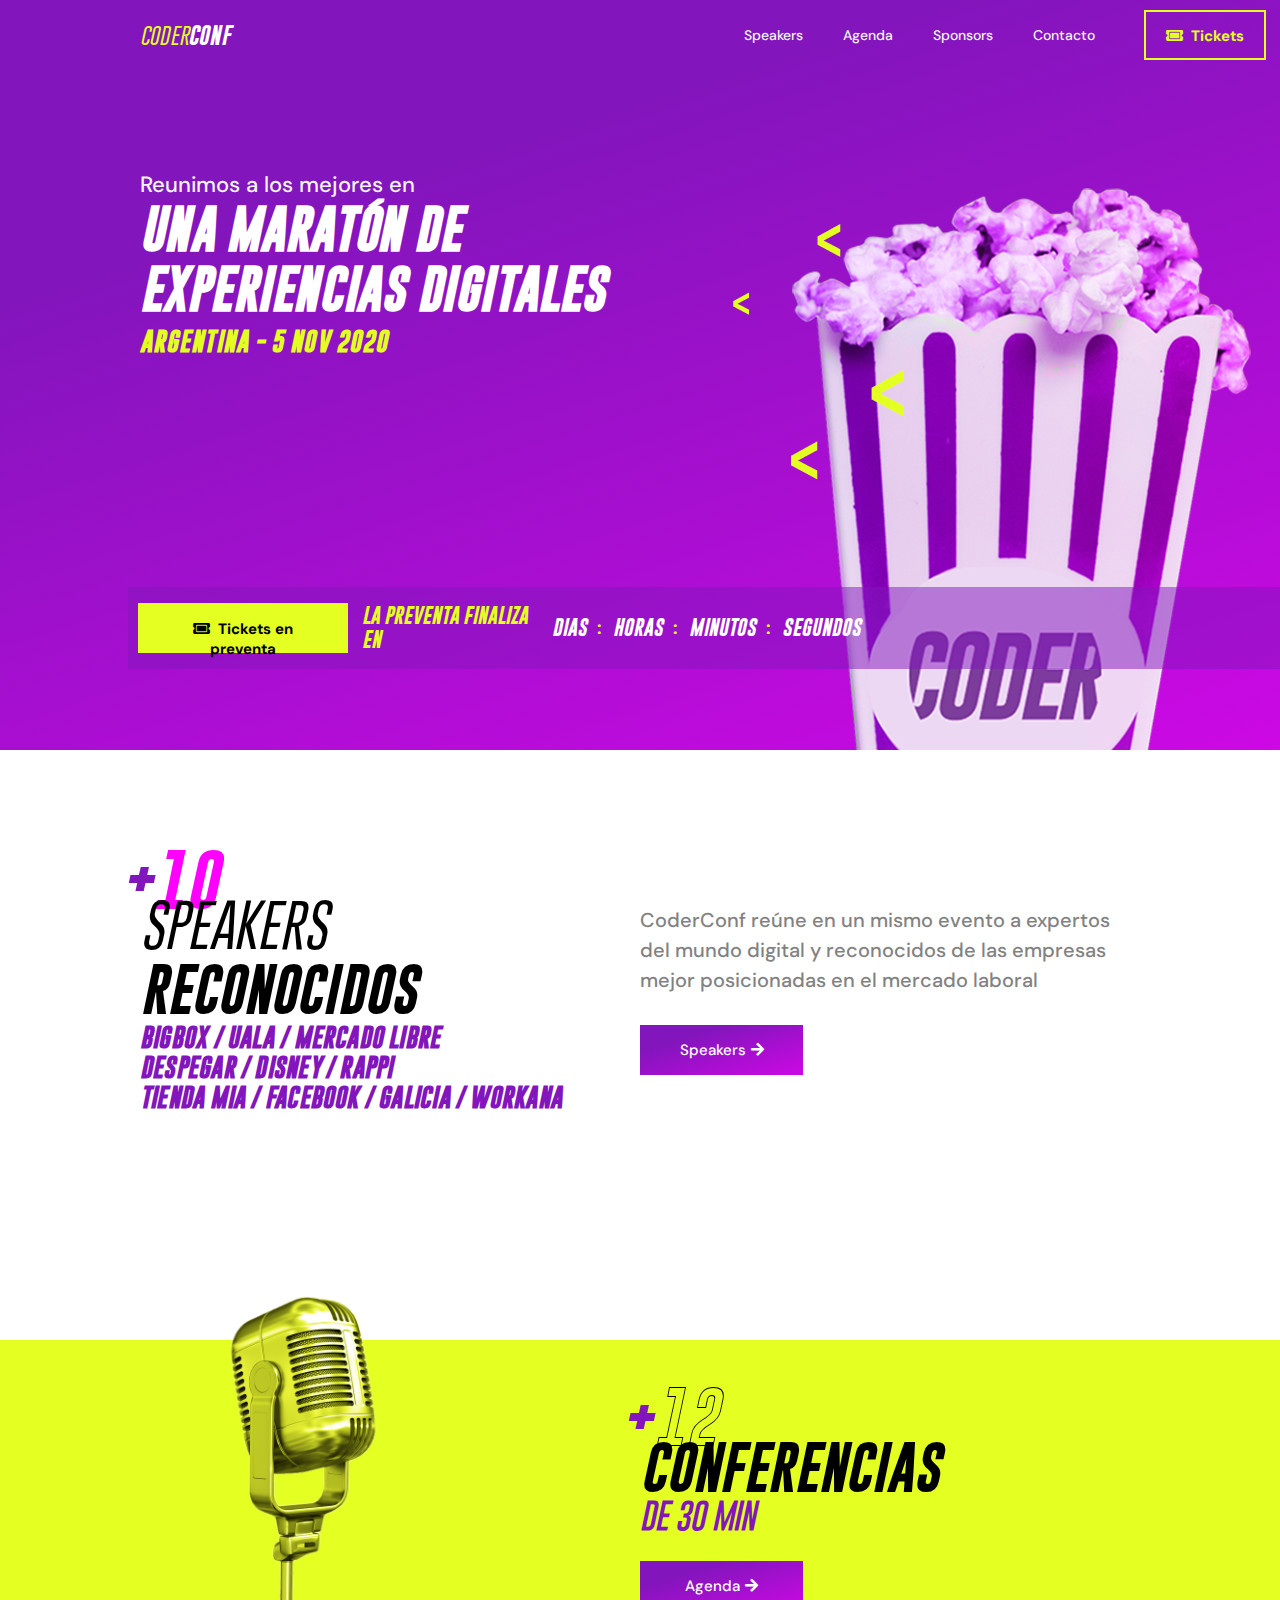
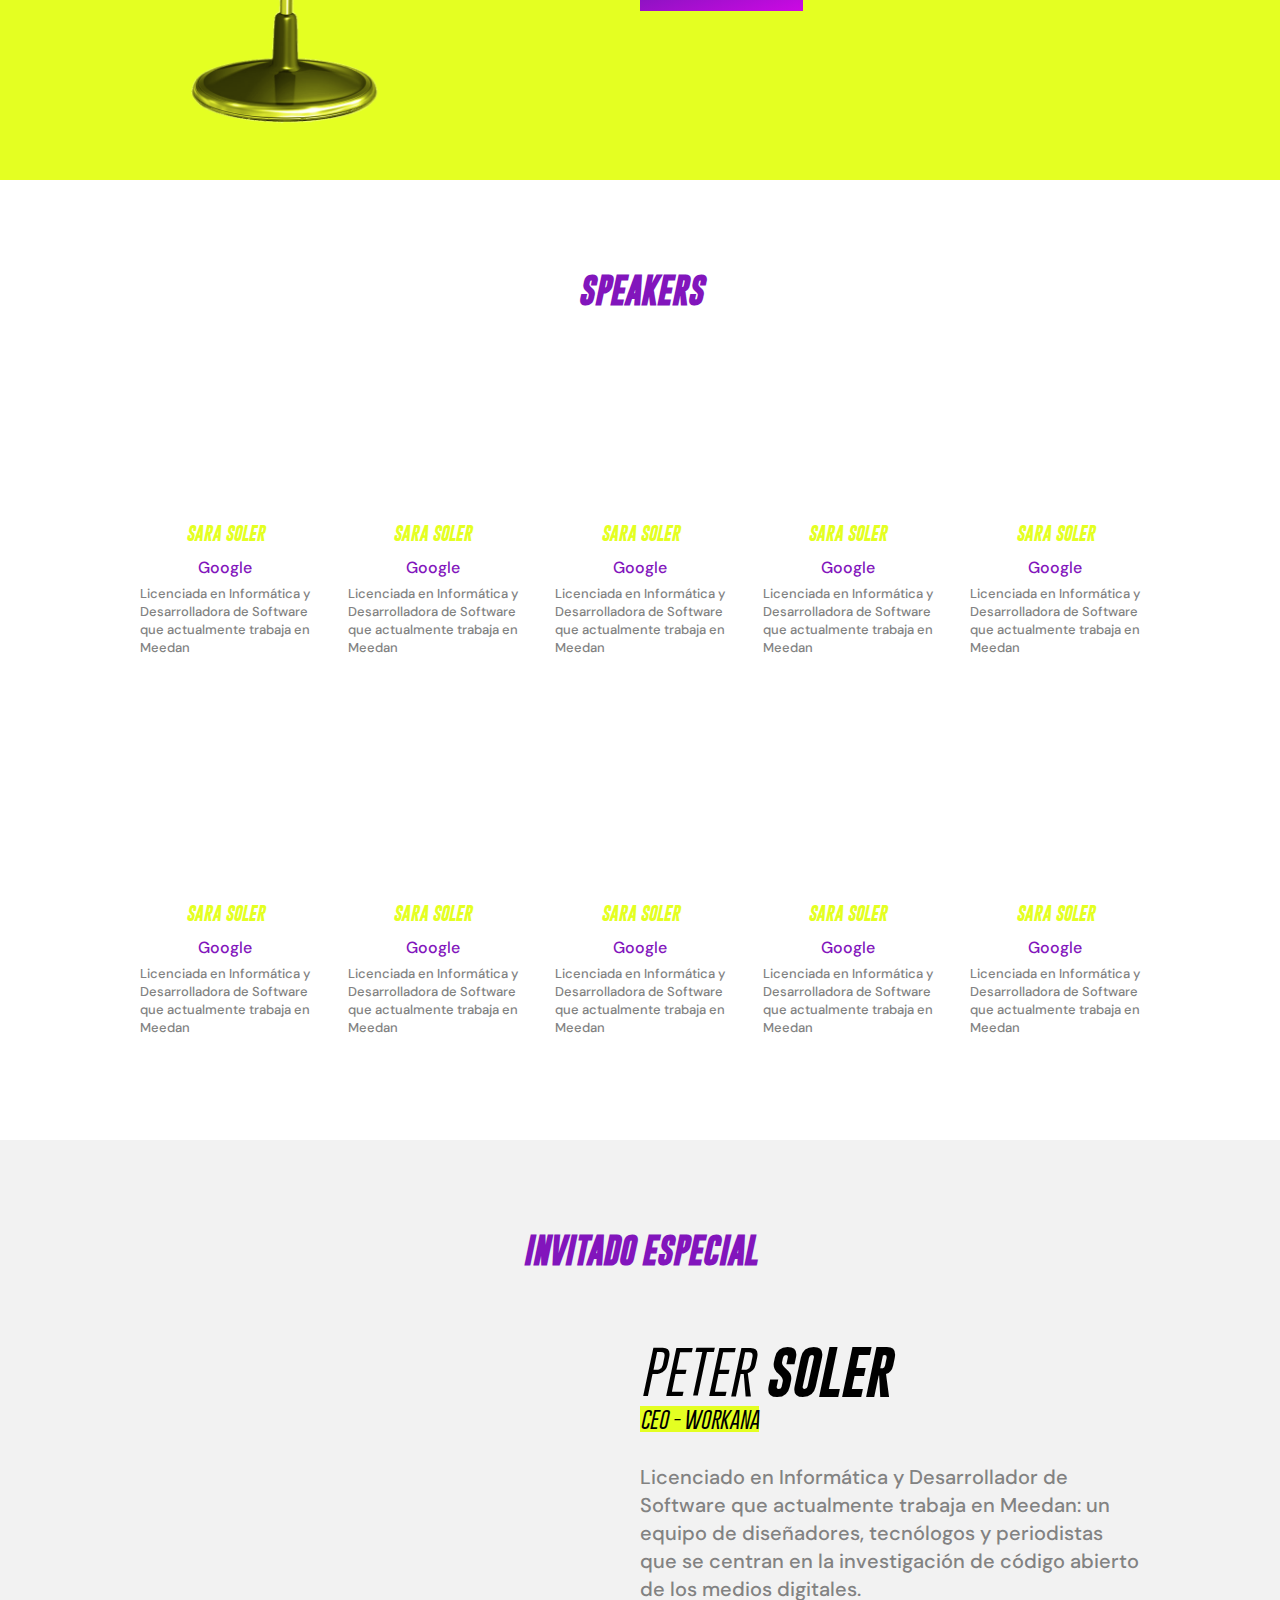
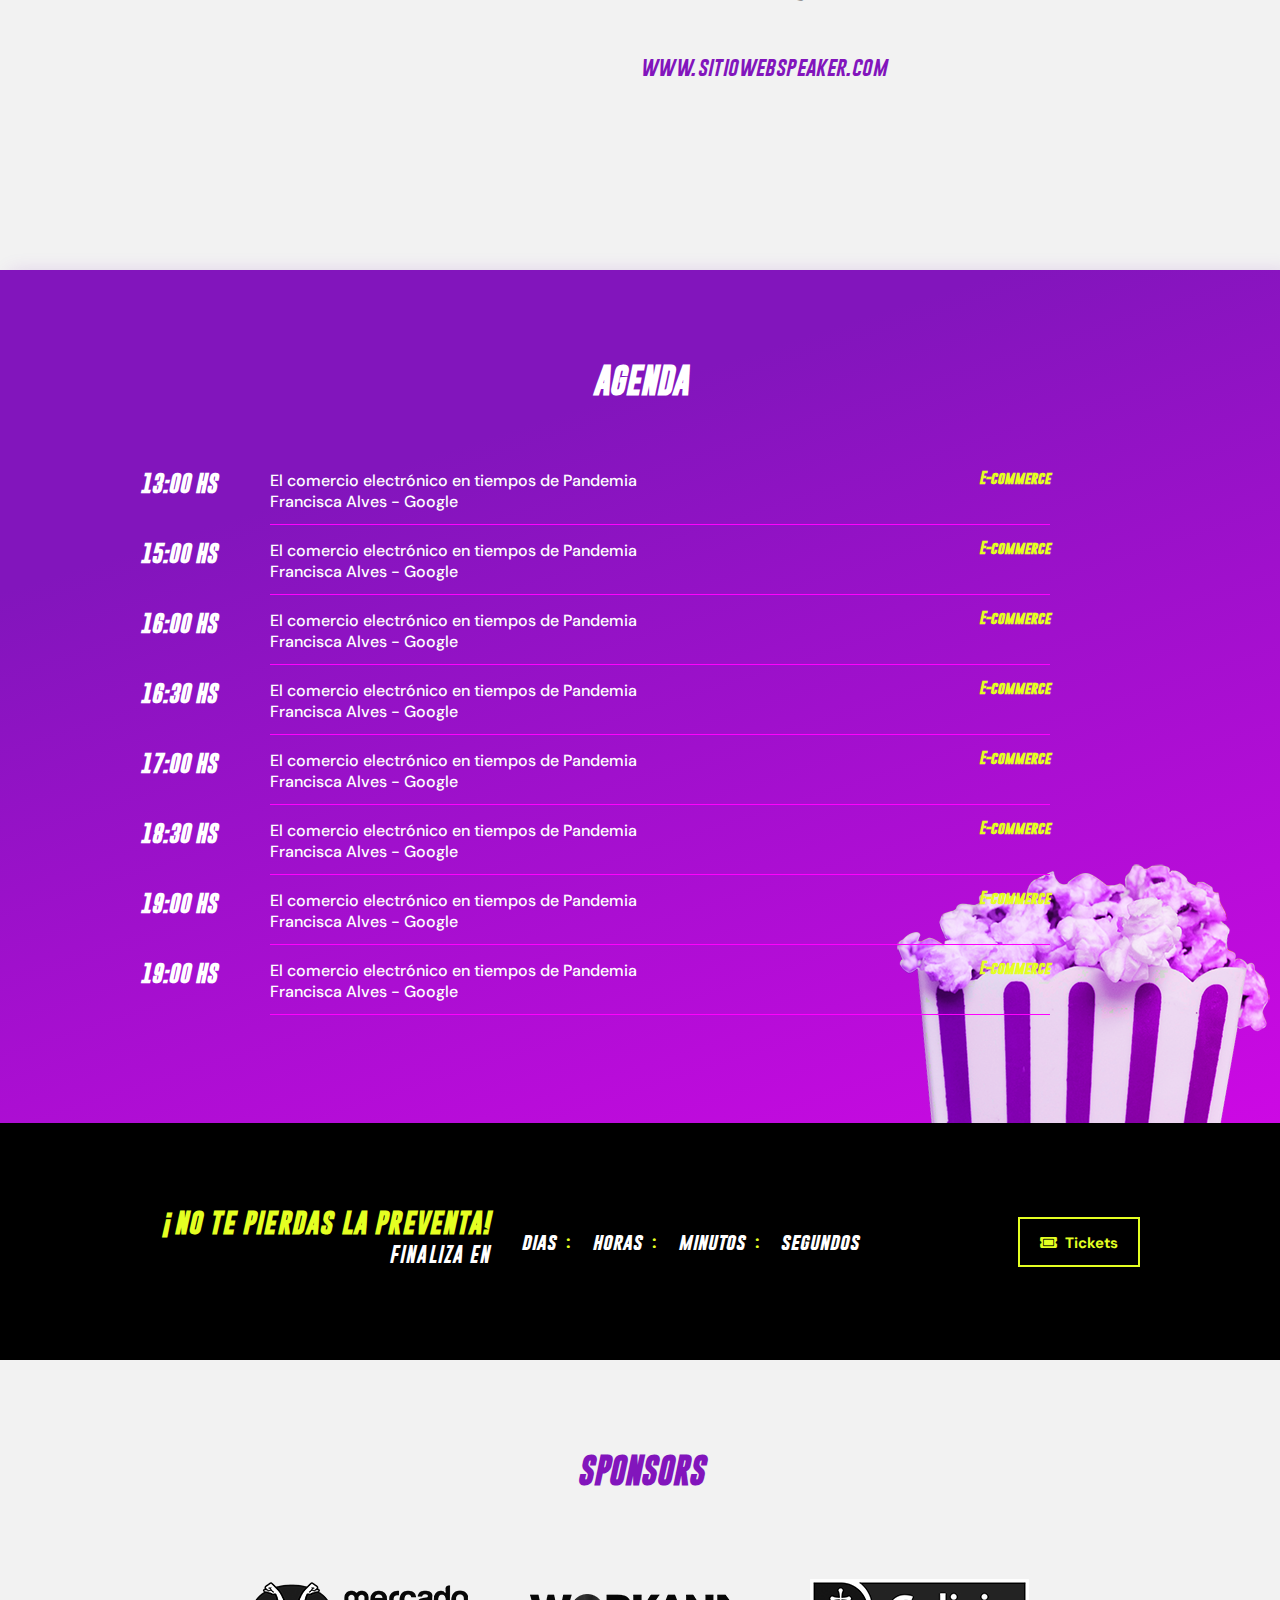
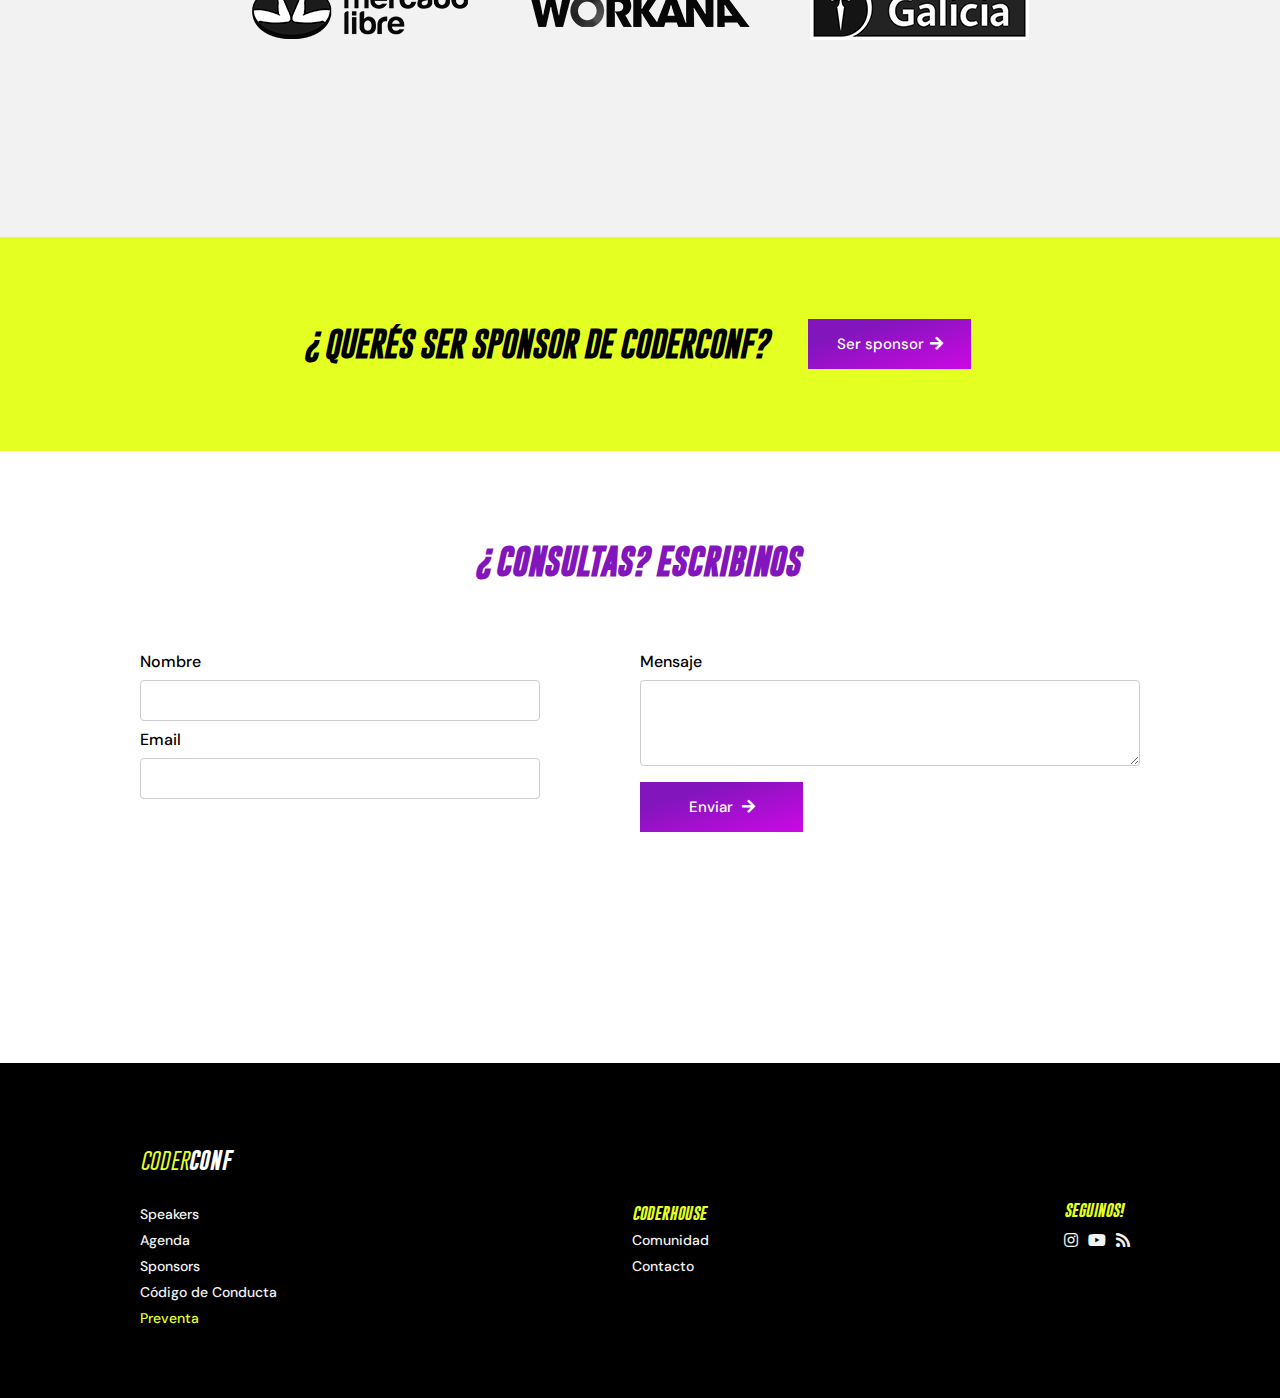
==== index.html @ deb36a1d "primer commit" ====
<!DOCTYPE html>
<html lang="en">
<head>
    <meta charset="UTF-8">
    <meta name="viewport" content="width=device-width, initial-scale=1.0">
    <meta http-equiv="X-UA-Compatible" content="ie=edge">
    <title>Document</title>
    <link rel="stylesheet" href="css/style.css">
    <link rel="stylesheet" href="css/fontawesome.min.css">
    <link rel="stylesheet" href="css/all.min.css">
</head>
<body>
<!-- <----------ENCABEZADO----------------------> 
<header class="seccion-1">
    <div class="header-nav">
        <div class="logo-coderhouse"><span>CODER</span>CONF</div>

        <nav class="nav-1">
            <div id="menu">
                <ul id="menu-principal">
                    <li id="menu-li">
                        <a href="#">Speakers</a>
                    </li>
                    <li id="menu-li">
                        <a href="#">Agenda</a>
                    </li>
                    <li id="menu-li">
                        <a href="#">Sponsors</a>
                    </li>
                    <li id="menu-li">
                        <a href="#">Contacto</a>
                    </li>
                </ul>
            </div>
            <div id="tickets">
                <button class="boton-3">
                    <i class="fas fa-ticket-alt"></i>Tickets
                </button>
            </div>
        </nav>
    </div>

<!-- <------------------------FIN ENCABEZADO---------------------------> 

<!-- <----------SECCION1 BANNER----------------------> 
    <section class="banner">
        <div class="info-banner">
            <p>Reunimos a los mejores en</p>
            <h2>Una maratón de</h2>
            <h2>experiencias digitales</h2>
            <h4>Argentina - 5 Nov 2020</h4>
        </div>
        <div class="img-banner">
            <img src="./img/popcornbanner.png" alt="popcorn" id="imagen-banner">
        </div>
        <div class="cuenta-regresiva">
            <div class="contador">
                <button class="boton-2"><i class="fas fa-ticket-alt"></i>Tickets en preventa</button>
                <div class="contador-info">
                    <p>La preventa finaliza en </p>
                    <div class="countdown-reloj">
                        <p id="countdown-dias"></p><p class="texto-countdown">dias</p> <p class="hora">:</p>
                        <p id="countdown-horas"></p><p class="texto-countdown">horas</p> <p class="hora">:</p>
                        <p id="countdown-minutos"></p><p class="texto-countdown">minutos</p> <p class="hora">:</p>
                        <p id="countdown-segundos"></p><p class="texto-countdown">segundos</p>
                    </div>
                </div>
            </div>
        </div>
    </section>
</header>

<!-- <---------- FIN SECCION1 BANNER----------------------> 

<!-- <----------SECCION2 SPEAKERSRECONOCIDOS----------------------> 
    <section class="seccion-2">
        <div id="speakersreconocidos-seccion-2">
            <p class="titulo-10"><span>+</span>10</p>
            <p class="titulo-thin">Speakers</p>
            <p class="titulo-bold">Reconocidos</p>
            <h4>BigBox / Uala / Mercado Libre</h4>
            <h4>Despegar / Disney / Rappi</h4>
            <h4>Tienda Mia / Facebook / Galicia / Workana</h4>
        </div>
        <div id="texto-seccion-2">
            <p>CoderConf reúne en un mismo evento a expertos del mundo digital y reconocidos de las empresas mejor posicionadas en el mercado laboral </p>
            <button class="boton-1">Speakers<i class="fas fa-arrow-right"></i></button>
        </div>
    </section>    
<!-- <----------FIN SECCION2 SPEAKERSRECONOCIDOS----------------------> 

<!-- <----------SECCION3 CONFERENCIAS----------------------> 
    <section class="seccion-3">
        <div id="img-seccion-3">
            <img src="./img/micro-color.png" alt="" id="imagen-seccion-3" alt="imagen-microfono">
        </div>
        <div id="conferencias-seccion-3">
            <p class="titulo-10"><span>+</span>12</p>
            <p class="titulo-thin">Conferencias</p>
            <h3>de 30 min</h3>
            <button class="boton-1">Agenda<i class="fas fa-arrow-right"></i></button>
        </div>
    </section>    
<!-- <----------FIN SECCION3 CONFERENCIAS----------------------> 

<!-- <----------SECCION4 SPEAKERS----------------------> 
    <section class="seccion-4">
        <div class="title">
            <h3>Speakers</h3>
        </div>
        <div class="speakers">
            <div class="cards-1">
                <div class="speakerscard">
                    <div class="container">
                        <img src="https://picsum.photos/id/669/200?grayscale" alt="">
                        <div class="bottom-right">Sara Soler</div>                
                    </div>

                    <div class="texto-card">
                        <h4>Google</h4>
                        <p>Licenciada en Informática y Desarrolladora de Software que actualmente trabaja en Meedan</p>
                    </div>
                </div>

                <div class="speakerscard">
                    <div class="container">
                        <img src="https://picsum.photos/id/669/200?grayscale" alt="">
                        <div class="bottom-right">Sara Soler</div>                
                    </div>
                    
                    <div class="texto-card">
                        <h4>Google</h4>
                        <p>Licenciada en Informática y Desarrolladora de Software que actualmente trabaja en Meedan</p>
                    </div>
                </div>

                <div class="speakerscard">
                    <div class="container">
                        <img src="https://picsum.photos/id/669/200?grayscale" alt="">
                        <div class="bottom-right">Sara Soler</div>                
                    </div>

                    <div class="texto-card">
                        <h4>Google</h4>
                        <p>Licenciada en Informática y Desarrolladora de Software que actualmente trabaja en Meedan</p>
                    </div>
                </div>

                <div class="speakerscard">
                    <div class="container">
                        <img src="https://picsum.photos/id/669/200?grayscale" alt="">
                        <div class="bottom-right">Sara Soler</div>                
                    </div>
                    
                    <div class="texto-card">
                        <h4>Google</h4>
                        <p>Licenciada en Informática y Desarrolladora de Software que actualmente trabaja en Meedan</p>
                    </div>
                </div>

                <div class="speakerscard">
                    <div class="container">
                        <img src="https://picsum.photos/id/669/200?grayscale" alt="">
                        <div class="bottom-right">Sara Soler</div>                
                    </div>

                    <div class="texto-card">
                        <h4>Google</h4>
                        <p>Licenciada en Informática y Desarrolladora de Software que actualmente trabaja en Meedan</p>
                    </div>
                </div>
            </div>

            <div class="cards-1">
                <div class="speakerscard">
                    <div class="container">
                        <img src="https://picsum.photos/id/669/200?grayscale" alt="">
                        <div class="bottom-right">Sara Soler</div>                
                    </div>

                    <div class="texto-card">
                        <h4>Google</h4>
                        <p>Licenciada en Informática y Desarrolladora de Software que actualmente trabaja en Meedan</p>
                    </div>
                </div>

                <div class="speakerscard">
                    <div class="container">
                        <img src="https://picsum.photos/id/669/200?grayscale" alt="">
                        <div class="bottom-right">Sara Soler</div>                
                    </div>
                    
                    <div class="texto-card">
                        <h4>Google</h4>
                        <p>Licenciada en Informática y Desarrolladora de Software que actualmente trabaja en Meedan</p>
                    </div>
                </div>

                <div class="speakerscard">
                    <div class="container">
                        <img src="https://picsum.photos/id/669/200?grayscale" alt="">
                        <div class="bottom-right">Sara Soler</div>                
                    </div>

                    <div class="texto-card">
                        <h4>Google</h4>
                        <p>Licenciada en Informática y Desarrolladora de Software que actualmente trabaja en Meedan</p>
                    </div>
                </div>

                <div class="speakerscard">
                    <div class="container">
                        <img src="https://picsum.photos/id/669/200?grayscale" alt="">
                        <div class="bottom-right">Sara Soler</div>                
                    </div>
                    
                    <div class="texto-card">
                        <h4>Google</h4>
                        <p>Licenciada en Informática y Desarrolladora de Software que actualmente trabaja en Meedan</p>
                    </div>
                </div>

                <div class="speakerscard">
                    <div class="container">
                        <img src="https://picsum.photos/id/669/200?grayscale" alt="">
                        <div class="bottom-right">Sara Soler</div>                
                    </div>

                    <div class="texto-card">
                        <h4>Google</h4>
                        <p>Licenciada en Informática y Desarrolladora de Software que actualmente trabaja en Meedan</p>
                    </div>
                </div>
            </div>
        </div>             
    </section>    
<!-- <----------FIN SECCION4 SPEAKERS----------------------> 

<!-- <----------SECCION5 INVITADO ESPECIAL----------------------> 
    <section class="seccion-5">
        <div class="title">
            <h3>Invitado Especial</h3>
        </div>
        <div class="cuerpo-seccion5">
            <div id="img-seccion-5">
                <img src="https://picsum.photos/600?grayscale" alt="" id="imagen-seccion-5">
            </div>
            <div id="texto-seccion-5">
                <p class="titulo-bold"><span class="titulo-thin">Peter</span> Soler</p>
                <div id="fondo"> <span>ceo - workana</span> </div> <div id=""></div>
                <p class="texto-seccion-5">Licenciado en Informática y Desarrollador de Software que actualmente trabaja en Meedan: un equipo de diseñadores, tecnólogos y periodistas que se centran en la investigación de código abierto de los medios digitales.</p>
                <a href="http://www.sitiowebspeaker.com">www.sitiowebspeaker.com</a>
            </div>
        </div>
    </section>    
<!-- <----------FIN SECCION5 INVITADO ESPECIAL----------------------> 

<!-- <----------SECCION6 AGENDA----------------------> 
    <section class="seccion-6">
        <div class="title">
            <h3>Agenda</h3>
        </div>
        <div class="agenda">
            <div class="agenda-fila">
                <div class="agenda-hora">
                    <h4>13:00 hs</h4>
                </div>
                <div class="agenda-info">
                    <div class="charla">
                        <div class="titulo-charla"><p>El comercio electrónico en tiempos de Pandemia</p></div>
                        <div class="titulo-charla"><p>Francisca Alves - Google</p></div>
                    </div>
                    <div class="categoria-charla">E-commerce</div>
                </div>
            </div>

            <div class="agenda-fila">
                <div class="agenda-hora">
                    <h4>15:00 hs</h4>
                </div>
                <div class="agenda-info">
                    <div class="charla">
                        <div class="titulo-charla"><p>El comercio electrónico en tiempos de Pandemia</p></div>
                        <div class="titulo-charla"><p>Francisca Alves - Google</p></div>
                    </div>
                    <div class="categoria-charla">E-commerce</div>
                </div>
            </div>
            
            <div class="agenda-fila">
                <div class="agenda-hora">
                    <h4>16:00 hs</h4>
                </div>
                <div class="agenda-info">
                    <div class="charla">
                        <div class="titulo-charla"><p>El comercio electrónico en tiempos de Pandemia</p></div>
                        <div class="titulo-charla"><p>Francisca Alves - Google</p></div>
                    </div>
                    <div class="categoria-charla">E-commerce</div>
                </div>
            </div>

            <div class="agenda-fila">
                <div class="agenda-hora">
                    <h4>16:30 hs</h4>
                </div>
                <div class="agenda-info">
                    <div class="charla">
                        <div class="titulo-charla"><p>El comercio electrónico en tiempos de Pandemia</p></div>
                        <div class="titulo-charla"><p>Francisca Alves - Google</p></div>
                    </div>
                    <div class="categoria-charla">E-commerce</div>
                </div>
            </div>
            
            <div class="agenda-fila">
                <div class="agenda-hora">
                    <h4>17:00 hs</h4>
                </div>
                <div class="agenda-info">
                    <div class="charla">
                        <div class="titulo-charla"><p>El comercio electrónico en tiempos de Pandemia</p></div>
                        <div class="titulo-charla"><p>Francisca Alves - Google</p></div>
                    </div>
                    <div class="categoria-charla">E-commerce</div>
                </div>
            </div>

            <div class="agenda-fila">
                <div class="agenda-hora">
                    <h4>18:30 hs</h4>
                </div>
                <div class="agenda-info">
                    <div class="charla">
                        <div class="titulo-charla"><p>El comercio electrónico en tiempos de Pandemia</p></div>
                        <div class="titulo-charla"><p>Francisca Alves - Google</p></div>
                    </div>
                    <div class="categoria-charla">E-commerce</div>
                </div>
            </div>
            
            <div class="agenda-fila">
                <div class="agenda-hora">
                    <h4>19:00 hs</h4>
                </div>
                <div class="agenda-info">
                    <div class="charla">
                        <div class="titulo-charla"><p>El comercio electrónico en tiempos de Pandemia</p></div>
                        <div class="titulo-charla"><p>Francisca Alves - Google</p></div>
                    </div>
                    <div class="categoria-charla">E-commerce</div>
                </div>
            </div>

            <div class="agenda-fila">
                <div class="agenda-hora">
                    <h4>19:00 hs</h4>
                </div>
                <div class="agenda-info">
                    <div class="charla">
                        <div class="titulo-charla"><p>El comercio electrónico en tiempos de Pandemia</p></div>
                        <div class="titulo-charla"><p>Francisca Alves - Google</p></div>
                    </div>
                    <div class="categoria-charla">E-commerce</div>
                </div>
            </div>
        </div>
    </section>

<!-- <----------FIN SECCION6 AGENDA---------------------->

<!-- <----------SECCION7 CONTADOR---------------------->
    <section class="seccion-7">
        <div id="preventa-seccion-7">
            <h4>¡No te pierdas la preventa!</h4>
            <p>Finaliza en</p>
        </div>
        <div id="contador">
            <div class="countdown-reloj">
                <p id="countdown-dias2"></p><p class="texto-countdown">dias</p> <p class="hora">:</p>
                <p id="countdown-horas2"></p><p class="texto-countdown">horas</p> <p class="hora">:</p>
                <p id="countdown-minutos2"></p><p class="texto-countdown">minutos</p> <p class="hora">:</p>
                <p id="countdown-segundos2"></p><p class="texto-countdown">segundos</p>
            </div>
        </div>
        <div id="boton-seccion-7">
            <button class="boton-3"><i class="fas fa-ticket-alt"></i>Tickets</button>
        </div>

    </section>

<!-- <----------FIN SECCION7 CONTADOR---------------------->

<!-- <----------SECCION8 SPONSORS---------------------->
    <section class="seccion-8">
        <div class="title">
            <h3>Sponsors</h3>
        </div>
        <div class="sponsors-seccion-8">
            <div class="logos-sponsors">
                <img src="./img/logo-ml.png" alt="" id="imagen-seccion-8">
            </div>

            <div class="logos-sponsors">
                <img src="./img/logo-workana.png" alt="" id="imagen-seccion-8">
            </div>

            <div class="logos-sponsors">
                <img src="./img/logo-galicia.png" alt="" id="imagen-seccion-8">
            </div>            
        </div>
    
    </section>
    
<!-- <----------FIN SECCION8 SPONSORS---------------------->

<!-- <----------SECCION9 SPONSOR---------------------->
    <section class="seccion-9">
        <div id="sponsor-seccion-9">
            <h3>¿querés ser sponsor de coderconf?</h3>
        </div>
        <div id="boton-seccion-9">
            <button class="boton-1">Ser sponsor<i class="fas fa-arrow-right"></i></button>
        </div>    
    </section>    
<!-- <----------FIN SECCION9 SPONSOR---------------------->
<!-- <----------SECCION10 FORMULARIO---------------------->
    <section class="seccion-10">
        <div class="title">
            <h3>¿consultas? ESCRIBINOS</h3>
        </div>
        <div class="form-seccion-10">
            <form action="/action_page.php">
                <div id="form-nombre">
                    <label for="fname">Nombre</label><br>
                    <input type="text" id="fname" name="fname" value=""><br>
                    <label for="lname">Email</label><br>
                    <input type="text" id="lname" name="lname" value=""><br><br>
                </div>
                <div id="form-texto">
                    <label for="mensaje">Mensaje</label>
                    <textarea rows="4" cols="80" name="comment" form="usrform"></textarea>
                    <button type="submit" class="btn-form" value="Enviar">
                        Enviar <i class="fas fa-arrow-right"></i>
                    </button>
                </div>
            </form> 
        </div>    
    </section>    
<!-- <----------FIN SECCION10 FORMULARIO---------------------->

<!-- <----------footer ---------------------->
    <footer class="footer">
        <div class="logo-coderhouse"><span>CODER</span>CONF</div>
        <div class="contenido-footer">
            <div class="footer-fila">
                <ul class="footer-fila-ul">
                    <li class="li"><a href="#">Speakers</a></li>
                    <li class="li"><a href="#">Agenda</a></li>
                    <li class="li"><a href="#">Sponsors</a></li>
                    <li class="li"><a href="#">Código de Conducta</a></li>
                    <li id="preventa"><a href="#">Preventa</a></li>
                </ul>
            </div>
            <div class="footer-fila">
                <ul class="footer-fila-ul">
                    <li id="footer-titulo-1"><a href="#">Coderhouse</a></li>
                    <li class="li"><a href="#">Comunidad</a></li>
                    <li class="li"><a href="#">Contacto</a></li>
                </ul>
            </div>
            <div class="footer-fila">
                <p id="footer-titulo-2">Seguinos!</p>
                <div class="icon-flex">
                    <div class="icon1"><a href="#"><i class="fab fa-instagram"></i></a></div>
                    <div class="icon1"><a href="#"><i class="fab fa-youtube"></i></a></div>
                    <div class="icon1"><a href="#"><i class="fas fa-rss"></i></a></div>
                </div>
            </div>
        </div>
    </footer>
<!-- <----------FIN footer---------------------->
    <script src="./js/index.js" type="text/javascript"></script>
</body>
</html>
---- css/style.css ----
@import url("https://fonts.googleapis.com/css2?family=DM+Sans:wght@400;700&display=swap");
@font-face {
  font-family: "gobold_bolditalic";
  src: url("fonts/gobold_bold_italic-webfont.woff2") format("woff");
  font-weight: normal;
  font-style: normal;
}
@font-face {
  font-family: "gobolditalic";
  src: url("fonts/gobold_regular_italic-webfont.woff") format("woff");
  font-weight: normal;
  font-style: normal;
}
/* font converted using font-converter.net. thank you! */
@font-face {
  font-family: "GoboldThinLight-Italic";
  src: url("./fonts/GoboldLightItalic.eot");
  /* IE9 Compat Modes */
  src: url("./fonts/GoboldLightItalic.woff2") format("woff2");
  /* Modern Browsers */
  font-weight: normal;
  font-style: normal;
}
/* font converted using font-converter.net. thank you! */
@font-face {
  font-family: "GoboldHollow-Italic";
  src: url("./fonts/GoboldHollowItalic.eot");
  /* IE9 Compat Modes */
  src: url("./fonts/GoboldHollowItalic.woff2") format("woff2");
  /* Modern Browsers */
  font-weight: normal;
  font-style: normal;
}
* {
  margin: 0;
  padding: 0;
  box-sizing: border-box;
}

.seccion-1 {
  display: flex;
  justify-content: center;
  align-items: center;
  background: transparent;
  background: linear-gradient(162.29deg, #8215BC 25.51%, #FF00FF 150.49%);
  flex-direction: column;
  justify-content: flex-start;
  height: 750px;
}
.seccion-1 .header-nav {
  display: flex;
  justify-content: center;
  align-items: center;
  background: transparent;
  padding-left: 140px;
  width: 100%;
  height: 70px;
  justify-content: space-between;
}
.seccion-1 .header-nav .logo-coderhouse {
  margin-right: auto;
  font-family: "gobold_bolditalic";
  font-size: 20px;
  line-height: 60px;
  letter-spacing: 0.01em;
  text-transform: uppercase;
  color: white;
}
.seccion-1 .header-nav .logo-coderhouse span {
  font-family: "GoboldThinLight-Italic";
  color: #E4FF22;
}
.seccion-1 .header-nav .nav-1 {
  display: flex;
  width: 50%;
  justify-content: space-around;
  align-items: center;
}
.seccion-1 .header-nav .nav-1 #menu #menu-principal {
  display: flex;
  list-style-type: none;
}
.seccion-1 .header-nav .nav-1 #menu #menu-principal #menu-li {
  flex-direction: row;
  padding: 30px 20px;
  font-family: DM Sans;
  font-style: normal;
  font-weight: 500;
  font-size: 14px;
  line-height: 18px;
  color: #F2F2F2;
}
.seccion-1 .header-nav .nav-1 #menu #menu-principal #menu-li a:link {
  text-decoration: none;
  color: #F2F2F2;
}
.seccion-1 .header-nav .nav-1 #menu #menu-principal #menu-li a:visited {
  color: #F2F2F2;
}
.seccion-1 .header-nav .nav-1 #menu #menu-principal #menu-li a:hover {
  color: #E4FF22;
}
.seccion-1 .header-nav .nav-1 #tickets .boton-3 {
  height: 50px;
  background: transparent;
  color: #E4FF22;
  padding: 14px 20px;
  border: 2px solid #E4FF22;
  font-family: DM Sans;
  font-style: normal;
  font-weight: 700;
  font-size: 15px;
}
.seccion-1 .header-nav .nav-1 #tickets .boton-3:hover {
  background: #E4FF22;
  color: black;
  transition: 0.3s;
}
.seccion-1 .header-nav .nav-1 #tickets .boton-3 i {
  padding-right: 8px;
}
.seccion-1 .banner {
  display: flex;
  justify-content: center;
  align-items: center;
  background: transparent;
  width: 100%;
  height: 100%;
  justify-content: space-between;
  align-items: flex-end;
}
.seccion-1 .banner .info-banner {
  width: 50%;
  height: 100%;
  padding: 100px 0px 0px 140px;
  display: flex;
  flex-direction: column;
}
.seccion-1 .banner .info-banner p {
  font-family: DM Sans;
  font-style: normal;
  font-weight: 500;
  font-size: 22px;
  line-height: 29px;
  color: #F2F2F2;
}
.seccion-1 .banner .info-banner h2 {
  font-family: "gobold_bolditalic";
  font-size: 45px;
  color: white;
  text-transform: uppercase;
  line-height: 60px;
  letter-spacing: 0.01em;
}
.seccion-1 .banner .info-banner h4 {
  font-family: "gobold_bolditalic";
  font-size: 22px;
  line-height: 45px;
  letter-spacing: 0.05em;
  text-transform: uppercase;
  color: #E4FF22;
  text-transform: uppercase;
}
.seccion-1 .banner .img-banner {
  display: flex;
  width: 550px;
  height: 672px;
}
.seccion-1 .banner .img-banner #imagen-banner {
  width: 100%;
  height: auto;
}
.seccion-1 .banner .cuenta-regresiva {
  position: absolute;
  background-color: rgba(130, 21, 188, 0.5);
  width: 90%;
  height: 82px;
  left: 10%;
  top: 587px;
  z-index: 1;
  display: flex;
  padding: 10px;
}
.seccion-1 .banner .cuenta-regresiva .contador {
  display: flex;
  align-items: center;
}
.seccion-1 .banner .cuenta-regresiva .contador .boton-2 {
  height: 50px;
  background: #E4FF22;
  color: black;
  padding: 14px 20px;
  box-sizing: border-box;
  border: 2px solid #E4FF22;
  font-family: DM Sans;
  font-style: normal;
  font-weight: 700;
  font-size: 15px;
}
.seccion-1 .banner .cuenta-regresiva .contador .boton-2:hover {
  box-sizing: border-box;
  border: 2px solid #E4FF22;
  background: transparent;
  color: #E4FF22;
  transition: 0.3s;
}
.seccion-1 .banner .cuenta-regresiva .contador .boton-2 i {
  padding-right: 8px;
}
.seccion-1 .banner .cuenta-regresiva .contador .contador-info {
  font-family: "gobold_bolditalic";
  font-size: 18px;
  color: #E4FF22;
  text-transform: uppercase;
  display: flex;
  align-items: center;
  padding-left: 2%;
}
.seccion-1 .banner .cuenta-regresiva .contador .contador-info .countdown-reloj {
  display: flex;
  align-items: center;
  padding-left: 2%;
}
.seccion-1 .banner .cuenta-regresiva .contador .contador-info .countdown-reloj #countdown-dias, .seccion-1 .banner .cuenta-regresiva .contador .contador-info .countdown-reloj #countdown-horas, .seccion-1 .banner .cuenta-regresiva .contador .contador-info .countdown-reloj #countdown-minutos, .seccion-1 .banner .cuenta-regresiva .contador .contador-info .countdown-reloj #countdown-segundos {
  font-size: 40px;
  color: white;
  padding-left: 2%;
}
.seccion-1 .banner .cuenta-regresiva .contador .contador-info .countdown-reloj .texto-countdown {
  color: white;
  padding-left: 2%;
}
.seccion-1 .banner .cuenta-regresiva .contador .contador-info .countdown-reloj .hora {
  font-family: DM Sans;
  font-style: normal;
  font-weight: 500;
  font-weight: 700;
  color: #E4FF22;
  padding-left: 10px;
}

.seccion-2 {
  display: flex;
  justify-content: center;
  align-items: center;
  background: white;
  height: 480px;
  width: 100%;
}
.seccion-2 #speakersreconocidos-seccion-2 {
  width: 50%;
  height: 100%;
  padding-left: 140px;
  display: flex;
  flex-direction: column;
  justify-content: center;
}
.seccion-2 #speakersreconocidos-seccion-2 .titulo-10 {
  font-family: "gobold_bolditalic";
  font-size: 60px;
  line-height: 25px;
  text-transform: uppercase;
  color: #FF00FF;
}
.seccion-2 #speakersreconocidos-seccion-2 .titulo-10 span {
  color: #8215BC;
  margin-left: -20px;
}
.seccion-2 #speakersreconocidos-seccion-2 .titulo-thin {
  font-family: "GoboldThinLight-Italic";
  font-size: 50px;
  line-height: 65px;
  text-transform: uppercase;
}
.seccion-2 #speakersreconocidos-seccion-2 .titulo-bold {
  font-family: "gobold_bolditalic";
  font-size: 50px;
  line-height: 65px;
  text-transform: uppercase;
  white-space: pre;
}
.seccion-2 #speakersreconocidos-seccion-2 h4 {
  font-family: "gobold_bolditalic";
  font-size: 22px;
  line-height: 45px;
  letter-spacing: 0.05em;
  text-transform: uppercase;
  color: #8215BC;
  line-height: 30px;
  letter-spacing: 0.01em;
  white-space: pre;
}
.seccion-2 #texto-seccion-2 {
  width: 50%;
  padding-right: 140px;
}
.seccion-2 #texto-seccion-2 p {
  font-family: DM Sans;
  font-style: normal;
  font-weight: 500;
  font-size: 20px;
  line-height: 30px;
  color: #828282;
}
.seccion-2 #texto-seccion-2 .boton-1 {
  margin-top: 30px;
  width: 163px;
  height: 50px;
  background: linear-gradient(162.29deg, #8215BC 25.51%, #FF00FF 150.49%);
  color: white;
  padding: 14px 20px;
  border: none;
  font-family: DM Sans;
  font-style: normal;
  font-weight: 500;
  font-size: 15px;
}
.seccion-2 #texto-seccion-2 .boton-1:hover {
  background: linear-gradient(162.29deg, #8215BC 5.51%, #FF00FF 180.49%);
  transition: 0.3s;
}
.seccion-2 #texto-seccion-2 .boton-1 i {
  padding-left: 5px;
}

.seccion-3 {
  display: flex;
  justify-content: center;
  align-items: center;
  background: transparent;
  background: linear-gradient(180deg, white 20%, #E4FF22 20%);
  height: 550px;
  justify-content: space-between;
}
.seccion-3 #img-seccion-3 {
  width: 400px;
  height: 542px;
  margin-left: 140px;
  padding-right: 20px;
  display: flex;
  flex-direction: column;
  justify-content: center;
}
.seccion-3 #img-seccion-3 #imagen-seccion-3 {
  width: 100%;
  height: auto;
}
.seccion-3 #conferencias-seccion-3 {
  width: 50%;
  padding-right: 140px;
  justify-content: center;
}
.seccion-3 #conferencias-seccion-3 .titulo-10 {
  font-family: "GoboldHollow-Italic";
  font-size: 60px;
  line-height: 35px;
  text-transform: uppercase;
  color: black;
  letter-spacing: 0.01em;
}
.seccion-3 #conferencias-seccion-3 .titulo-10 span {
  font-family: "gobold_bolditalic";
  color: #8215BC;
  margin-left: -20px;
}
.seccion-3 #conferencias-seccion-3 .titulo-thin {
  font-family: "gobold_bolditalic";
  font-size: 50px;
  line-height: 65px;
  text-transform: uppercase;
}
.seccion-3 #conferencias-seccion-3 h3 {
  font-family: "GoboldThinLight-Italic";
  color: black;
  font-size: 30px;
  line-height: 30px;
  letter-spacing: 0.01em;
  text-transform: uppercase;
  color: #8215BC;
  white-space: pre;
}
.seccion-3 #conferencias-seccion-3 .boton-1 {
  margin-top: 30px;
  width: 163px;
  height: 50px;
  background: linear-gradient(162.29deg, #8215BC 25.51%, #FF00FF 150.49%);
  color: white;
  padding: 14px 20px;
  border: none;
  font-family: DM Sans;
  font-style: normal;
  font-weight: 500;
  font-size: 15px;
}
.seccion-3 #conferencias-seccion-3 .boton-1:hover {
  background: linear-gradient(162.29deg, #8215BC 5.51%, #FF00FF 180.49%);
  transition: 0.3s;
}
.seccion-3 #conferencias-seccion-3 .boton-1 i {
  padding-left: 5px;
}

.seccion-4 {
  display: flex;
  justify-content: center;
  align-items: center;
  background: white;
  flex-direction: column;
  height: 960px;
}
.seccion-4 .title {
  height: 200px;
  width: 100%;
  display: flex;
  align-items: center;
  justify-content: center;
}
.seccion-4 .title h3 {
  font-family: "gobold_bolditalic";
  font-size: 30px;
  text-transform: uppercase;
  padding-top: 20px;
  color: #8215BC;
}
.seccion-4 .speakers {
  display: flex;
  flex-wrap: wrap;
  height: 760px;
  padding-left: 140px;
  padding-right: 140px;
}
.seccion-4 .speakers .cards-1, .seccion-4 .speakers .cards-2 {
  display: flex;
  justify-content: space-between;
  width: 100%;
}
.seccion-4 .speakers .cards-1 .speakerscard, .seccion-4 .speakers .cards-2 .speakerscard {
  height: 300px;
  width: 170px;
  margin-bottom: 30px;
}
.seccion-4 .speakers .cards-1 .speakerscard .container, .seccion-4 .speakers .cards-2 .speakerscard .container {
  width: 170px;
  height: 170px;
  position: relative;
  text-align: center;
  color: white;
}
.seccion-4 .speakers .cards-1 .speakerscard .container img, .seccion-4 .speakers .cards-2 .speakerscard .container img {
  width: 100%;
  height: auto;
}
.seccion-4 .speakers .cards-1 .speakerscard .container .bottom-right, .seccion-4 .speakers .cards-2 .speakerscard .container .bottom-right {
  position: absolute;
  font-family: "gobold_bolditalic";
  font-size: 16px;
  line-height: 21px;
  text-align: center;
  text-transform: uppercase;
  color: #E4FF22;
  top: 90%;
  left: 50%;
  transform: translate(-50%, -50%);
}
.seccion-4 .speakers .cards-1 .speakerscard .texto-card h4, .seccion-4 .speakers .cards-2 .speakerscard .texto-card h4 {
  text-align: center;
  font-family: DM Sans;
  font-style: normal;
  font-weight: 500;
  font-size: 16px;
  line-height: 35px;
  text-align: center;
  color: #8215BC;
}
.seccion-4 .speakers .cards-1 .speakerscard .texto-card p, .seccion-4 .speakers .cards-2 .speakerscard .texto-card p {
  font-family: DM Sans;
  font-style: normal;
  font-weight: 500;
  font-size: 13px;
  line-height: 18px;
  color: #828282;
}

.seccion-5 {
  display: flex;
  justify-content: center;
  align-items: center;
  background: #F2F2F2;
  flex-direction: column;
  height: 730px;
}
.seccion-5 .title {
  height: 200px;
  width: 100%;
  display: flex;
  align-items: center;
  justify-content: center;
}
.seccion-5 .title h3 {
  font-family: "gobold_bolditalic";
  font-size: 30px;
  text-transform: uppercase;
  padding-top: 20px;
  color: #8215BC;
}
.seccion-5 .cuerpo-seccion5 {
  display: flex;
  justify-content: center;
  align-items: center;
  background: transparent;
  justify-content: space-between;
  height: 530px;
  padding-bottom: 124px;
}
.seccion-5 .cuerpo-seccion5 #img-seccion-5 {
  width: 380px;
  height: 380px;
  margin-left: 140px;
  display: flex;
  flex-direction: column;
  justify-content: center;
}
.seccion-5 .cuerpo-seccion5 #img-seccion-5 #imagen-seccion-5 {
  width: 100%;
  height: auto;
}
.seccion-5 .cuerpo-seccion5 #texto-seccion-5 {
  width: 50%;
  height: 100%;
  padding-right: 140px;
  display: flex;
  flex-direction: column;
}
.seccion-5 .cuerpo-seccion5 #texto-seccion-5 .titulo-thin {
  font-family: "GoboldThinLight-Italic";
  font-size: 50px;
  line-height: 65px;
  text-transform: uppercase;
}
.seccion-5 .cuerpo-seccion5 #texto-seccion-5 .titulo-bold {
  font-family: "gobold_bolditalic";
  font-size: 50px;
  line-height: 65px;
  text-transform: uppercase;
  white-space: pre;
}
.seccion-5 .cuerpo-seccion5 #texto-seccion-5 #fondo span {
  font-family: "GoboldThinLight-Italic";
  background-color: #E4FF22;
  font-style: italic;
  font-weight: 100;
  font-size: 20px;
  line-height: 26px;
  text-transform: uppercase;
}
.seccion-5 .cuerpo-seccion5 #texto-seccion-5 .texto-seccion-5 {
  font-family: DM Sans;
  font-style: normal;
  font-weight: 500;
  font-size: 20px;
  line-height: 28px;
  color: #828282;
  padding-top: 30px;
}
.seccion-5 .cuerpo-seccion5 #texto-seccion-5 a {
  font-family: "gobolditalic";
  padding-top: 50px;
  color: #8215BC;
  font-size: 20px;
  line-height: 28px;
  letter-spacing: 0.02em;
  text-decoration: none;
}

.seccion-6 {
  display: flex;
  justify-content: center;
  align-items: center;
  background: #F2F2F2;
  background: linear-gradient(162.29deg, #8215BC 25.51%, #FF00FF 150.49%);
  background-image: url("../img/popcornfondo.png"), linear-gradient(162.29deg, #8215BC 25.51%, #FF00FF 150.49%);
  background-repeat: no-repeat;
  background-position: right;
  box-shadow: 10px 4px 20px rgba(130, 21, 188, 0.2);
  flex-direction: column;
  height: 853px;
}
.seccion-6 .title {
  height: 200px;
  width: 100%;
  display: flex;
  align-items: center;
  justify-content: center;
  margin-bottom: auto;
}
.seccion-6 .title h3 {
  font-family: "gobold_bolditalic";
  font-size: 30px;
  text-transform: uppercase;
  padding-top: 20px;
  color: white;
}
.seccion-6 .agenda {
  display: flex;
  flex: 1;
  flex-direction: column;
  width: 100%;
  padding-left: 140px;
  padding-right: 230px;
}
.seccion-6 .agenda .agenda-fila {
  display: flex;
  height: 60px;
  color: white;
  padding-bottom: 5px;
  margin-bottom: 10px;
}
.seccion-6 .agenda .agenda-fila .agenda-hora {
  margin-right: auto;
  width: 130px;
}
.seccion-6 .agenda .agenda-fila .agenda-hora h4 {
  font-family: "gobold_bolditalic";
  font-size: 20px;
  text-transform: uppercase;
}
.seccion-6 .agenda .agenda-fila .agenda-info {
  display: flex;
  flex: 1;
  border-bottom: 1px solid #FF00FF;
}
.seccion-6 .agenda .agenda-fila .agenda-info .charla {
  flex: 1;
  font-family: DM Sans;
  font-style: normal;
  font-weight: 500;
}
.seccion-6 .agenda .agenda-fila .agenda-info .categoria-charla {
  width: 100px;
  margin-left: auto;
  font-family: "gobold_bolditalic";
  font-style: italic;
  font-weight: bold;
  font-size: 13px;
  line-height: 16px;
  color: #E4FF22;
  text-align: right;
}

.seccion-7 {
  display: flex;
  justify-content: center;
  align-items: center;
  background: black;
  height: 237px;
  padding-left: 140px;
  padding-right: 140px;
}
.seccion-7 #preventa-seccion-7 {
  width: 350px;
  font-family: "gobold_bolditalic";
  font-size: 24px;
  line-height: 26px;
  text-align: right;
  color: #E4FF22;
  text-transform: uppercase;
  letter-spacing: 0.05em;
}
.seccion-7 #preventa-seccion-7 p {
  font-size: 18px;
  color: white;
  line-height: 38px;
}
.seccion-7 #contador {
  flex: 1;
}
.seccion-7 #contador .countdown-reloj {
  display: flex;
  align-items: center;
  padding-left: 2%;
  font-family: "gobold_bolditalic";
}
.seccion-7 #contador .countdown-reloj #countdown-dias2, .seccion-7 #contador .countdown-reloj #countdown-horas2, .seccion-7 #contador .countdown-reloj #countdown-minutos2, .seccion-7 #contador .countdown-reloj #countdown-segundos2 {
  font-size: 40px;
  color: white;
  padding-left: 2%;
}
.seccion-7 #contador .countdown-reloj .texto-countdown {
  color: white;
  padding-left: 2%;
  font-size: 18px;
}
.seccion-7 #contador .countdown-reloj .hora {
  font-family: DM Sans;
  font-style: normal;
  font-weight: 500;
  font-weight: 700;
  color: #E4FF22;
  padding-left: 10px;
  font-size: 18px;
}
.seccion-7 #boton-seccion-7 {
  margin-left: auto;
}
.seccion-7 #boton-seccion-7 .boton-3 {
  height: 50px;
  background: transparent;
  color: #E4FF22;
  padding: 14px 20px;
  border: 2px solid #E4FF22;
  font-family: DM Sans;
  font-style: normal;
  font-weight: 700;
  font-size: 15px;
}
.seccion-7 #boton-seccion-7 .boton-3:hover {
  background: #E4FF22;
  color: black;
  transition: 0.3s;
}
.seccion-7 #boton-seccion-7 .boton-3 i {
  padding-right: 8px;
}

.seccion-8 {
  display: flex;
  justify-content: center;
  align-items: center;
  background: #F2F2F2;
  height: 477px;
  flex-direction: column;
}
.seccion-8 .title {
  height: 200px;
  width: 100%;
  display: flex;
  align-items: center;
  justify-content: center;
  margin-bottom: auto;
}
.seccion-8 .title h3 {
  font-family: "gobold_bolditalic";
  font-size: 30px;
  text-transform: uppercase;
  padding-top: 20px;
  color: #8215BC;
}
.seccion-8 .sponsors-seccion-8 {
  display: flex;
  flex: 1;
}
.seccion-8 .sponsors-seccion-8 .logos-sponsors {
  margin: 0px 30px;
  display: flex;
  width: 220px;
  height: 100px;
}
.seccion-8 .sponsors-seccion-8 .logos-sponsors img {
  width: 100%;
  height: auto;
}

.seccion-9 {
  display: flex;
  justify-content: center;
  align-items: center;
  background: #E4FF22;
  height: 214px;
}
.seccion-9 #sponsor-seccion-9 h3 {
  font-family: "gobolditalic";
  padding-right: 40px;
  font-size: 30px;
  line-height: 45px;
  text-transform: uppercase;
}
.seccion-9 #boton-seccion-9 .boton-1 {
  width: 163px;
  height: 50px;
  background: linear-gradient(162.29deg, #8215BC 25.51%, #FF00FF 150.49%);
  color: white;
  padding: 14px 20px;
  border: none;
  font-family: DM Sans;
  font-style: normal;
  font-weight: 500;
  font-size: 15px;
}
.seccion-9 #boton-seccion-9 .boton-1:hover {
  background: linear-gradient(162.29deg, #8215BC 5.51%, #FF00FF 180.49%);
  transition: 0.3s;
}
.seccion-9 #boton-seccion-9 .boton-1 i {
  padding-left: 6px;
}

.seccion-10 {
  display: flex;
  justify-content: center;
  align-items: center;
  background: white;
  flex-direction: column;
  height: 612px;
}
.seccion-10 .title {
  height: 200px;
  width: 100%;
  display: flex;
  align-items: center;
  justify-content: center;
  margin-bottom: auto;
}
.seccion-10 .title h3 {
  font-family: "gobold_bolditalic";
  font-size: 30px;
  text-transform: uppercase;
  padding-top: 20px;
  color: #8215BC;
}
.seccion-10 .form-seccion-10 {
  display: flex;
  flex: 1;
  padding-left: 140px;
  padding-right: 140px;
  width: 100%;
}
.seccion-10 .form-seccion-10 form {
  display: flex;
  font-family: DM Sans;
  font-style: normal;
  font-weight: 500;
  width: 100%;
}
.seccion-10 .form-seccion-10 form #form-nombre {
  width: 400px;
}
.seccion-10 .form-seccion-10 form #form-nombre input[type=text], .seccion-10 .form-seccion-10 form #form-nombre select {
  width: 100%;
  padding: 12px 20px;
  margin: 8px 0;
  display: inline-block;
  border: 1px solid #ccc;
  border-radius: 4px;
  box-sizing: border-box;
}
.seccion-10 .form-seccion-10 form #form-texto {
  display: flex;
  flex-direction: column;
  width: 50%;
  margin-left: auto;
}
.seccion-10 .form-seccion-10 form #form-texto textarea {
  width: 100%;
  padding: 12px 20px;
  margin: 8px 0;
  display: inline-block;
  border: 1px solid #ccc;
  border-radius: 4px;
  box-sizing: border-box;
}
.seccion-10 .form-seccion-10 form #form-texto .btn-form {
  width: 163px;
  height: 50px;
  background: linear-gradient(162.29deg, #8215BC 25.51%, #FF00FF 150.49%);
  color: white;
  padding: 14px 20px;
  border: none;
  font-family: DM Sans;
  font-style: normal;
  font-weight: 500;
  font-size: 15px;
  margin: 8px 0;
}
.seccion-10 .form-seccion-10 form #form-texto .btn-form:hover {
  background: linear-gradient(162.29deg, #8215BC 5.51%, #FF00FF 180.49%);
  transition: 0.3s;
}
.seccion-10 .form-seccion-10 form #form-texto .btn-form i {
  padding-left: 5px;
}

.footer {
  display: flex;
  justify-content: center;
  align-items: center;
  background: black;
  flex-direction: column;
  height: 335px;
  padding-left: 140px;
  padding-right: 140px;
}
.footer .logo-coderhouse {
  margin-right: auto;
  padding-bottom: 10px;
  font-family: "gobold_bolditalic";
  font-size: 20px;
  line-height: 60px;
  letter-spacing: 0.01em;
  text-transform: uppercase;
  color: white;
}
.footer .logo-coderhouse span {
  font-family: "GoboldThinLight-Italic";
  color: #E4FF22;
}
.footer .contenido-footer {
  display: flex;
  flex-direction: row;
  justify-content: space-between;
  width: 100%;
  font-family: DM Sans;
  font-style: normal;
  font-weight: 500;
  color: white;
}
.footer .contenido-footer .footer-fila .footer-fila-ul {
  list-style-type: none;
}
.footer .contenido-footer .footer-fila .footer-fila-ul #footer-titulo-1 {
  font-family: "gobold_bolditalic";
  font-size: 14px;
  text-transform: uppercase;
  line-height: 26px;
}
.footer .contenido-footer .footer-fila .footer-fila-ul #footer-titulo-1 a:link {
  text-decoration: none;
  color: #E4FF22;
}
.footer .contenido-footer .footer-fila .footer-fila-ul #footer-titulo-1 a:visited {
  color: #E4FF22;
}
.footer .contenido-footer .footer-fila .footer-fila-ul #footer-titulo-1 a:hover {
  color: #F2F2F2;
}
.footer .contenido-footer .footer-fila .footer-fila-ul .li {
  font-family: DM Sans;
  font-style: normal;
  font-weight: 500;
  font-size: 14px;
  line-height: 26px;
  color: #F2F2F2;
}
.footer .contenido-footer .footer-fila .footer-fila-ul .li a:link {
  text-decoration: none;
  color: #F2F2F2;
}
.footer .contenido-footer .footer-fila .footer-fila-ul .li a:visited {
  color: #F2F2F2;
}
.footer .contenido-footer .footer-fila .footer-fila-ul .li a:hover {
  color: #E4FF22;
}
.footer .contenido-footer .footer-fila .footer-fila-ul #preventa {
  font-family: DM Sans;
  font-style: normal;
  font-weight: 500;
  font-size: 14px;
  line-height: 26px;
}
.footer .contenido-footer .footer-fila .footer-fila-ul #preventa a:link {
  text-decoration: none;
  color: #E4FF22;
}
.footer .contenido-footer .footer-fila .footer-fila-ul #preventa a:visited {
  color: #E4FF22;
}
.footer .contenido-footer .footer-fila .footer-fila-ul #preventa a:hover {
  color: white;
}
.footer .contenido-footer .footer-fila #footer-titulo-2 {
  font-family: "gobold_bolditalic";
  font-size: 14px;
  text-transform: uppercase;
  color: #E4FF22;
}
.footer .contenido-footer .footer-fila .icon-flex {
  display: flex;
}
.footer .contenido-footer .footer-fila .icon-flex .icon1 {
  padding-right: 10px;
  padding-top: 10px;
}
.footer .contenido-footer .footer-fila .icon-flex .icon1 a:link {
  text-decoration: none;
  color: #F2F2F2;
}
.footer .contenido-footer .footer-fila .icon-flex .icon1 a:visited {
  color: #F2F2F2;
}
.footer .contenido-footer .footer-fila .icon-flex .icon1 a:hover {
  color: #E4FF22;
}

/*# sourceMappingURL=style.css.map */
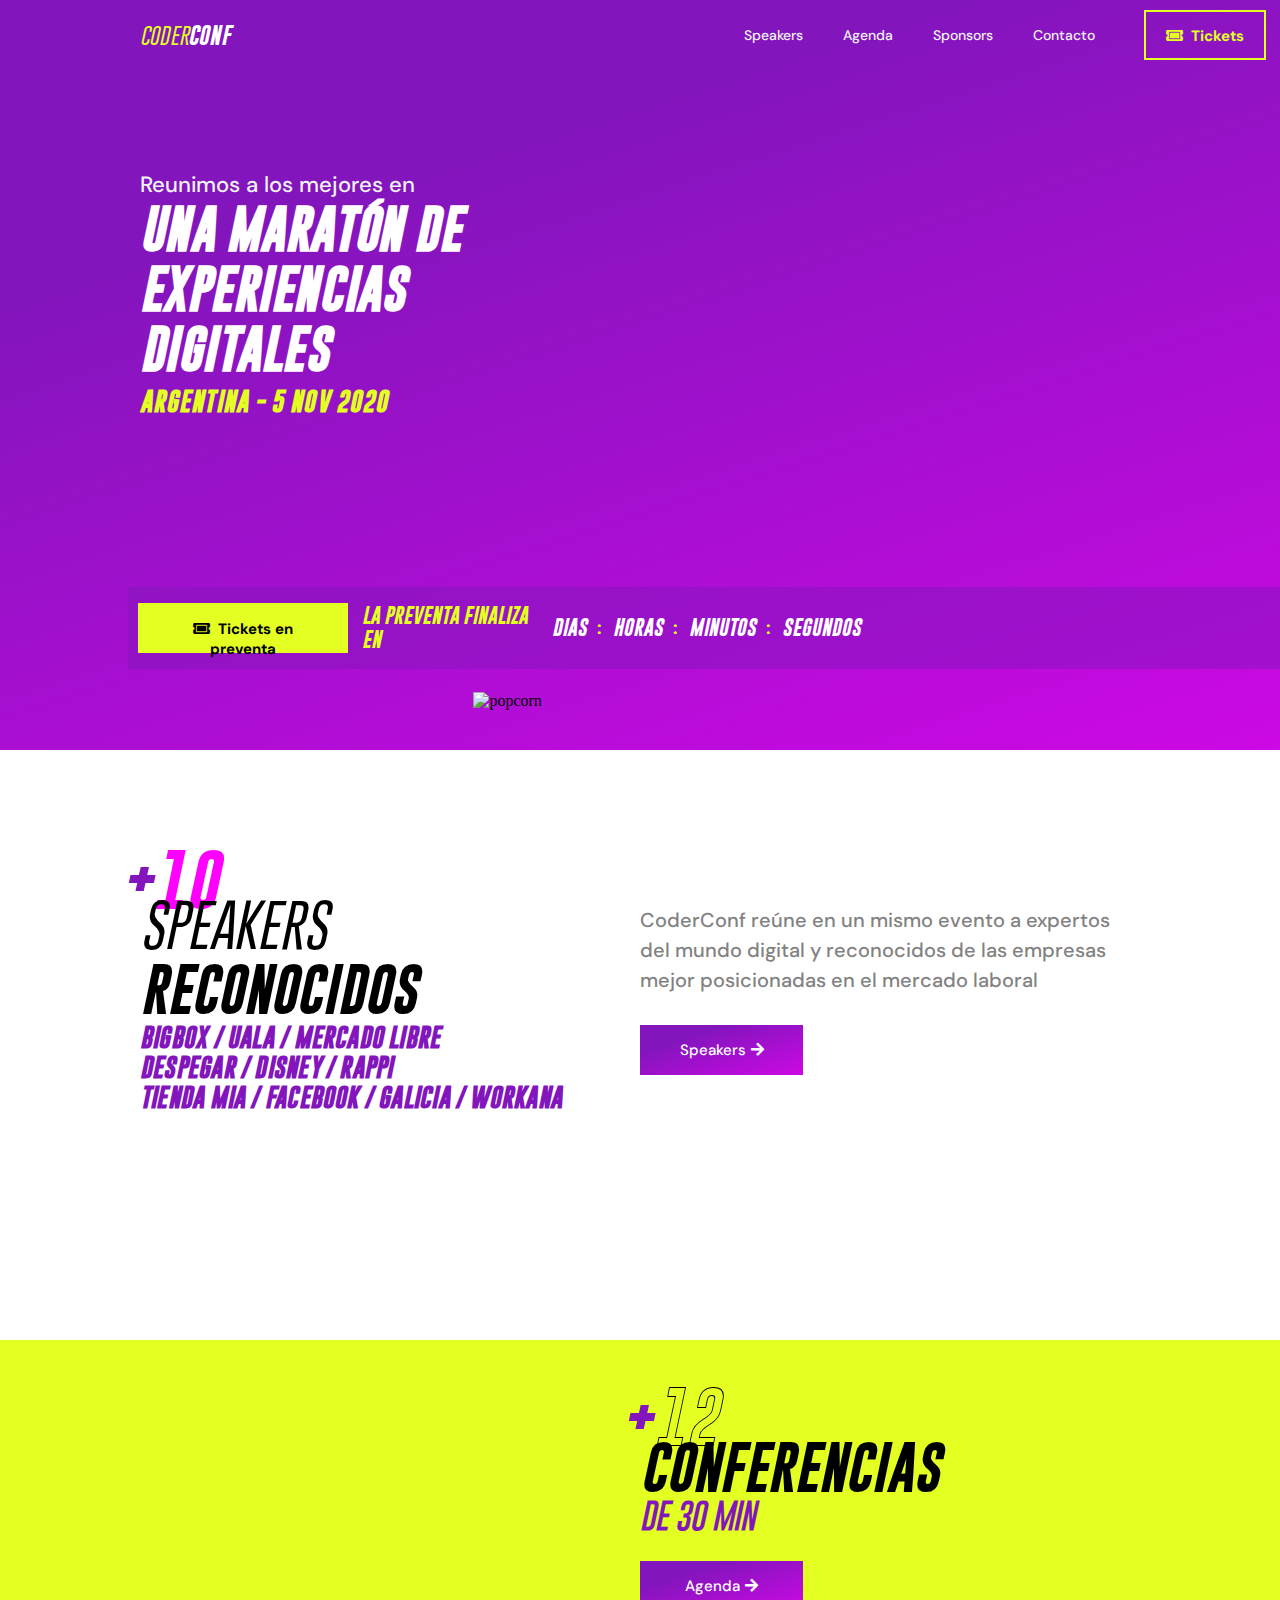
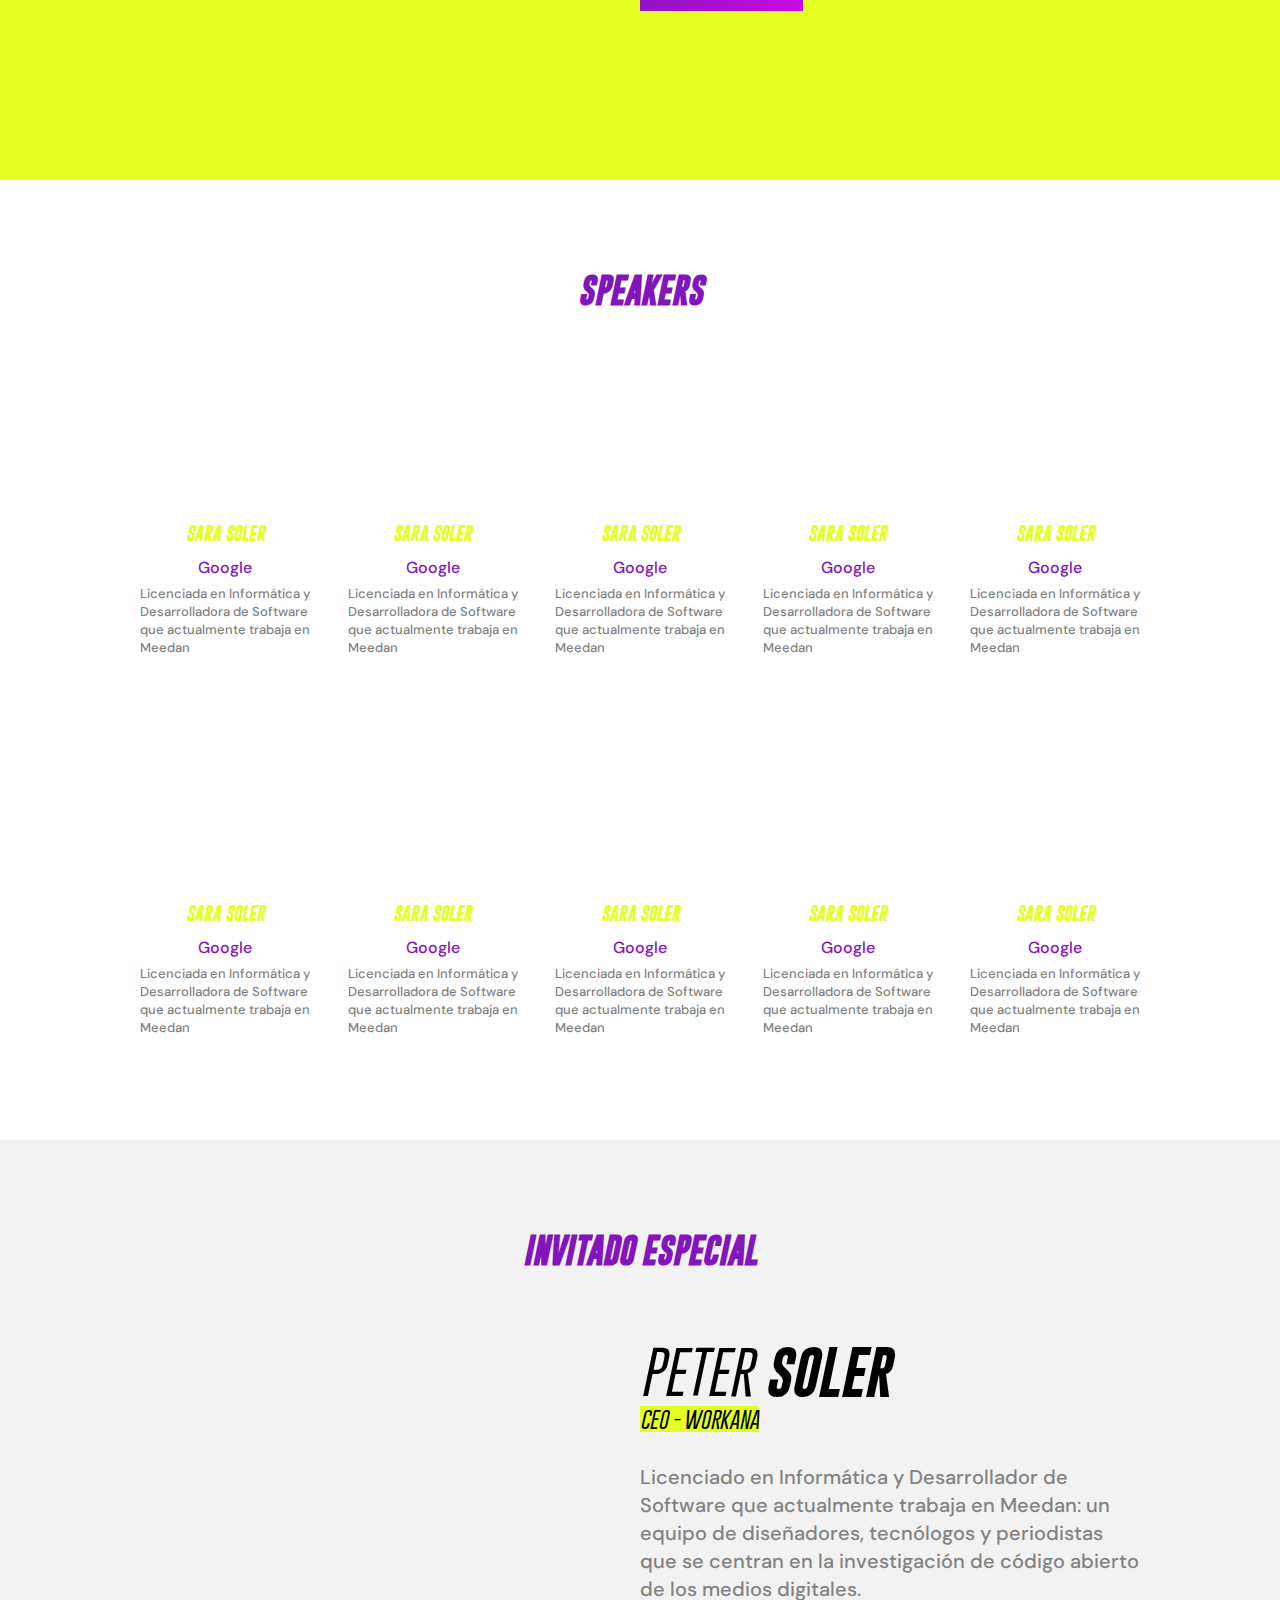
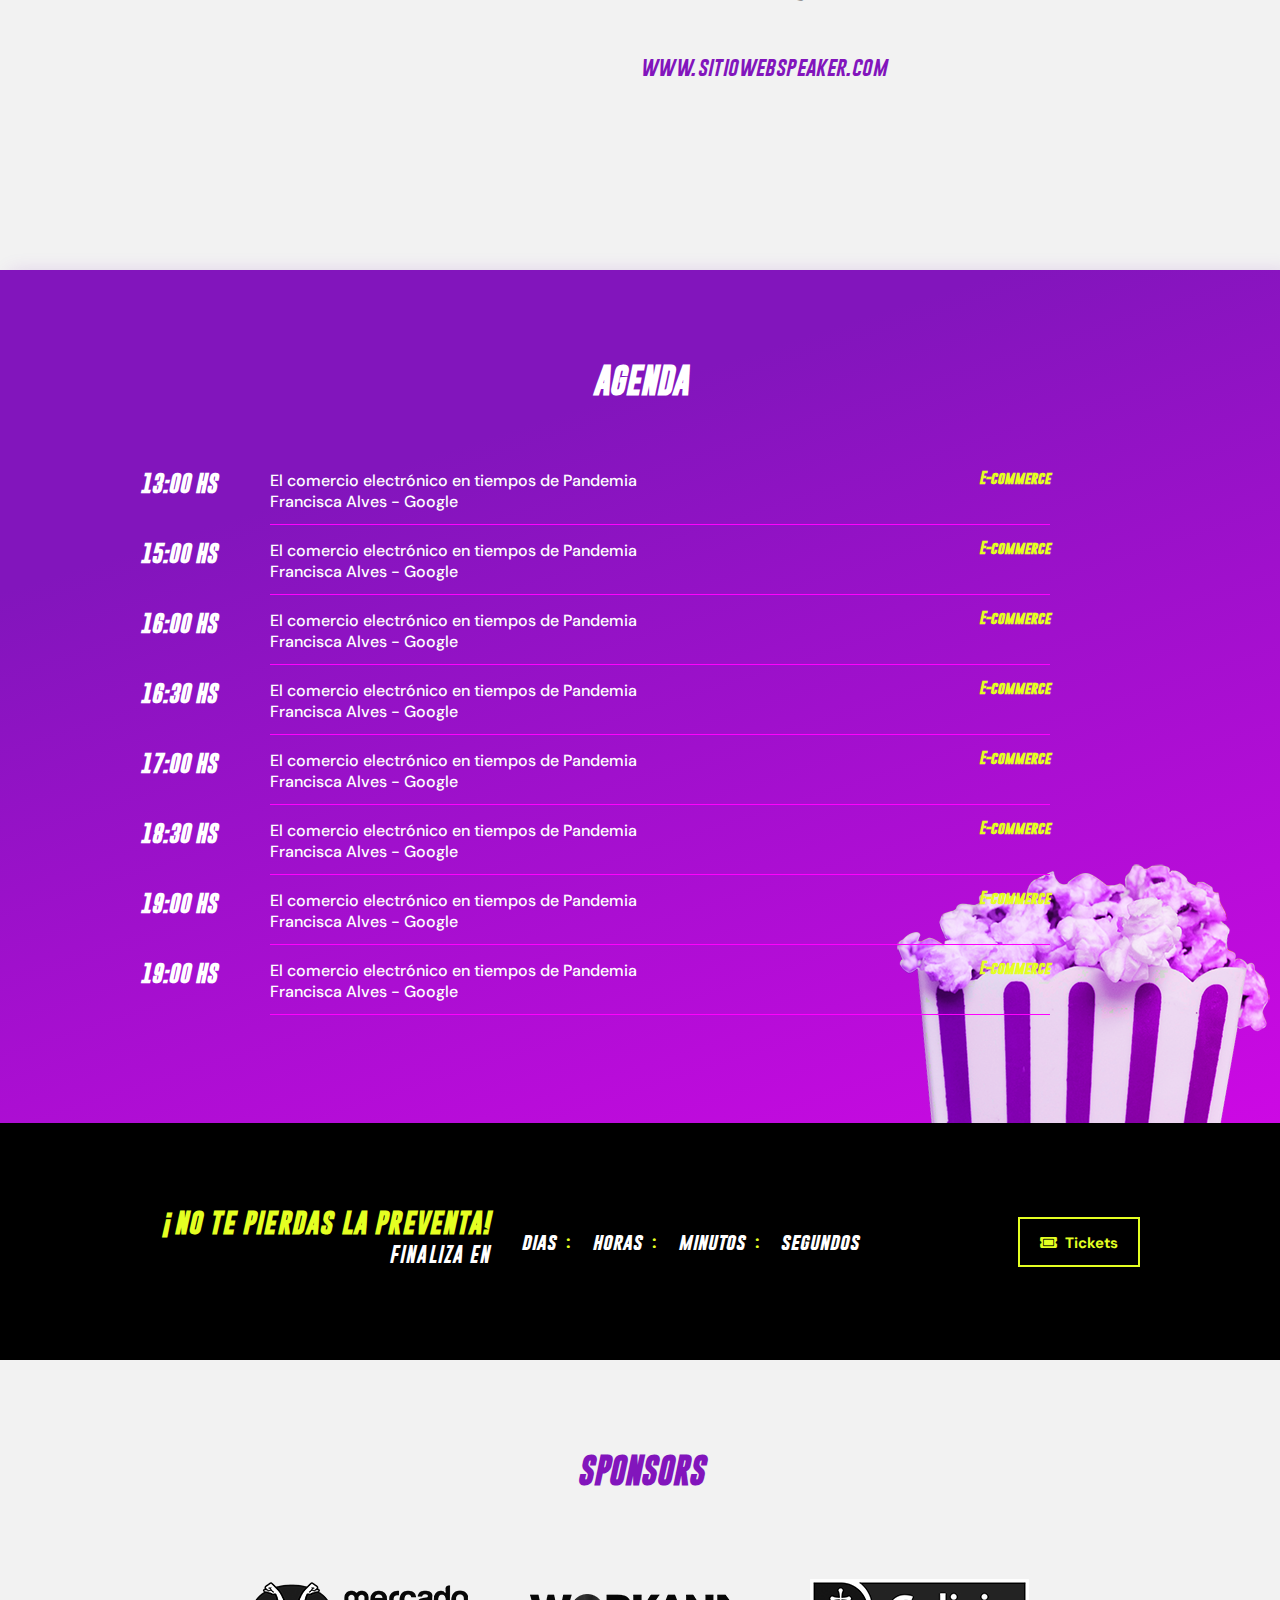
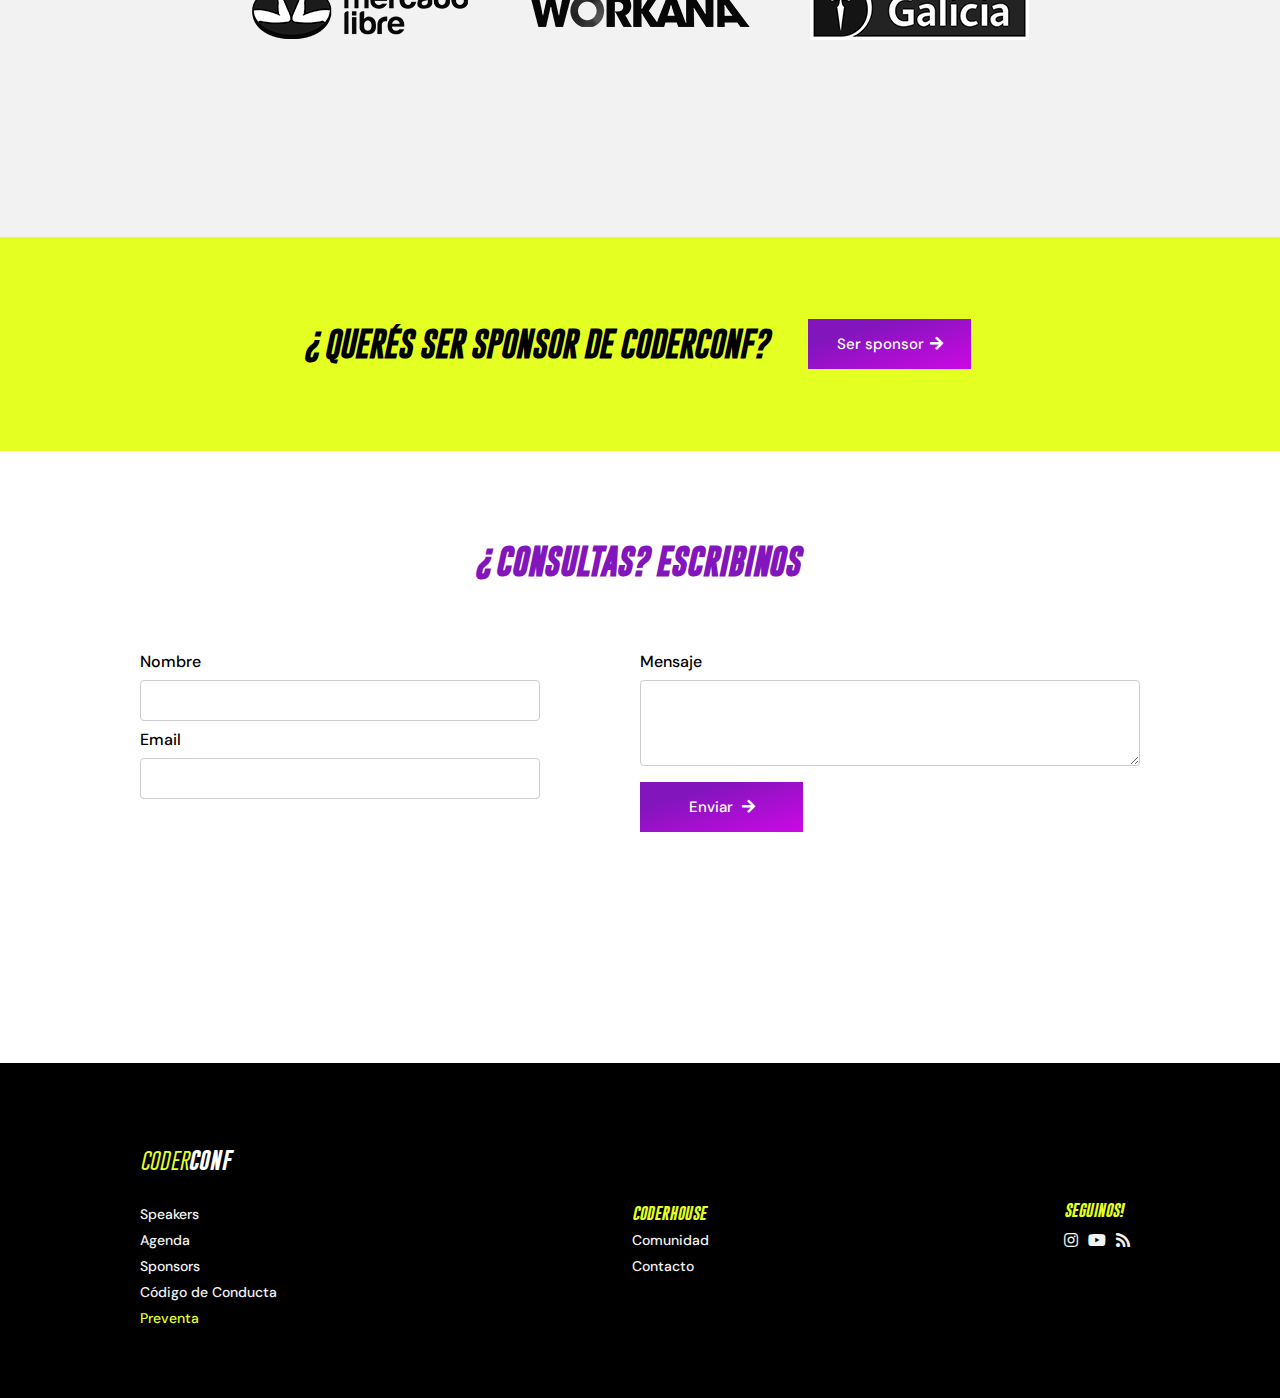
==== commit 28d5fa53: "actualizacion gifs" ====
--- a/index.html
+++ b/index.html
@@ -51,7 +51,7 @@
             <h4>Argentina - 5 Nov 2020</h4>
         </div>
         <div class="img-banner">
-            <img src="./img/popcornbanner.png" alt="popcorn" id="imagen-banner">
+            <img src="./img/pop-corn.gif" alt="popcorn" id="imagen-banner">
         </div>
         <div class="cuenta-regresiva">
             <div class="contador">
@@ -92,7 +92,7 @@
 <!-- <----------SECCION3 CONFERENCIAS----------------------> 
     <section class="seccion-3">
         <div id="img-seccion-3">
-            <img src="./img/micro-color.png" alt="" id="imagen-seccion-3" alt="imagen-microfono">
+            <img src="./img/microfono.gif" alt="" id="imagen-seccion-3" alt="imagen-microfono">
         </div>
         <div id="conferencias-seccion-3">
             <p class="titulo-10"><span>+</span>12</p>
--- a/css/style.css
+++ b/css/style.css
@@ -130,7 +130,7 @@
   align-items: flex-end;
 }
 .seccion-1 .banner .info-banner {
-  width: 50%;
+  width: 40%;
   height: 100%;
   padding: 100px 0px 0px 140px;
   display: flex;
@@ -163,8 +163,9 @@
 }
 .seccion-1 .banner .img-banner {
   display: flex;
-  width: 550px;
-  height: 672px;
+  width: 900px;
+  padding-bottom: 40px;
+  height: auto;
 }
 .seccion-1 .banner .img-banner #imagen-banner {
   width: 100%;
@@ -333,10 +334,9 @@
   justify-content: space-between;
 }
 .seccion-3 #img-seccion-3 {
-  width: 400px;
-  height: 542px;
-  margin-left: 140px;
-  padding-right: 20px;
+  width: 600px;
+  margin-left: 40px;
+  padding-bottom: 20px;
   display: flex;
   flex-direction: column;
   justify-content: center;
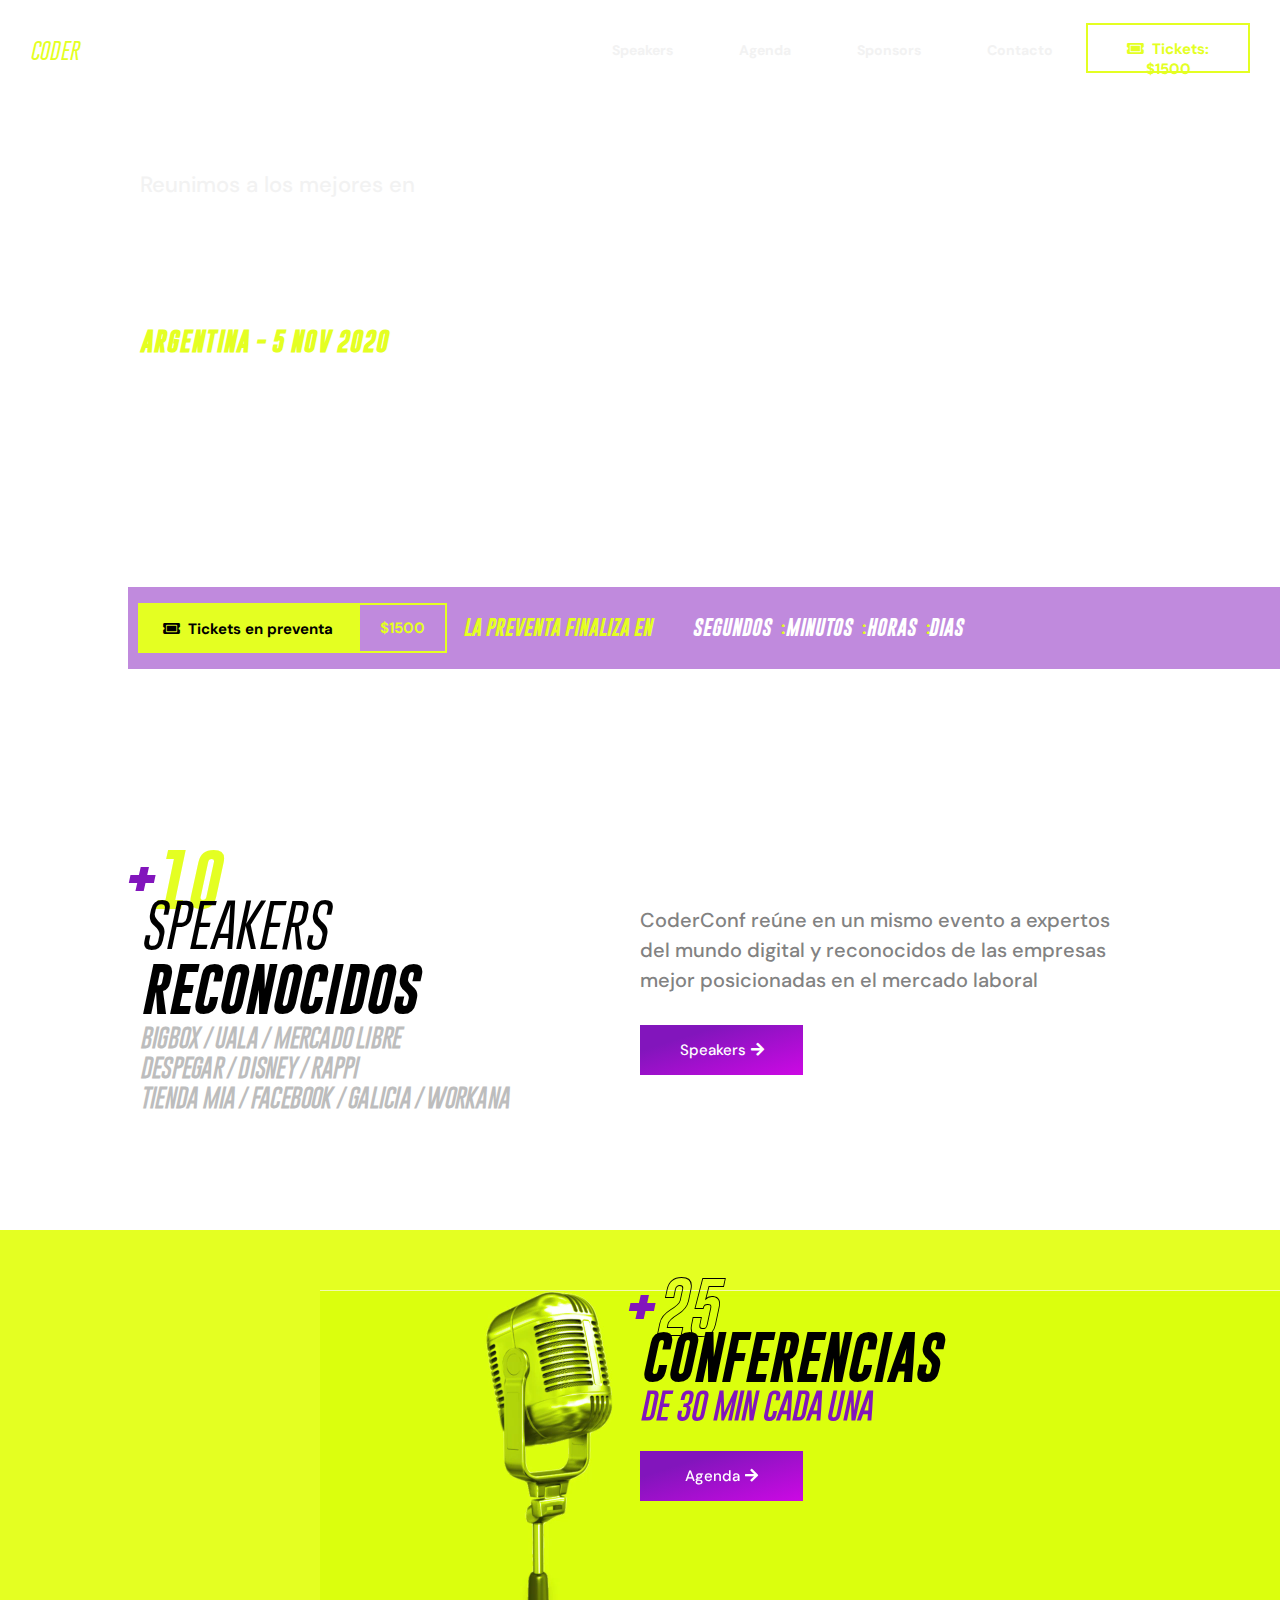
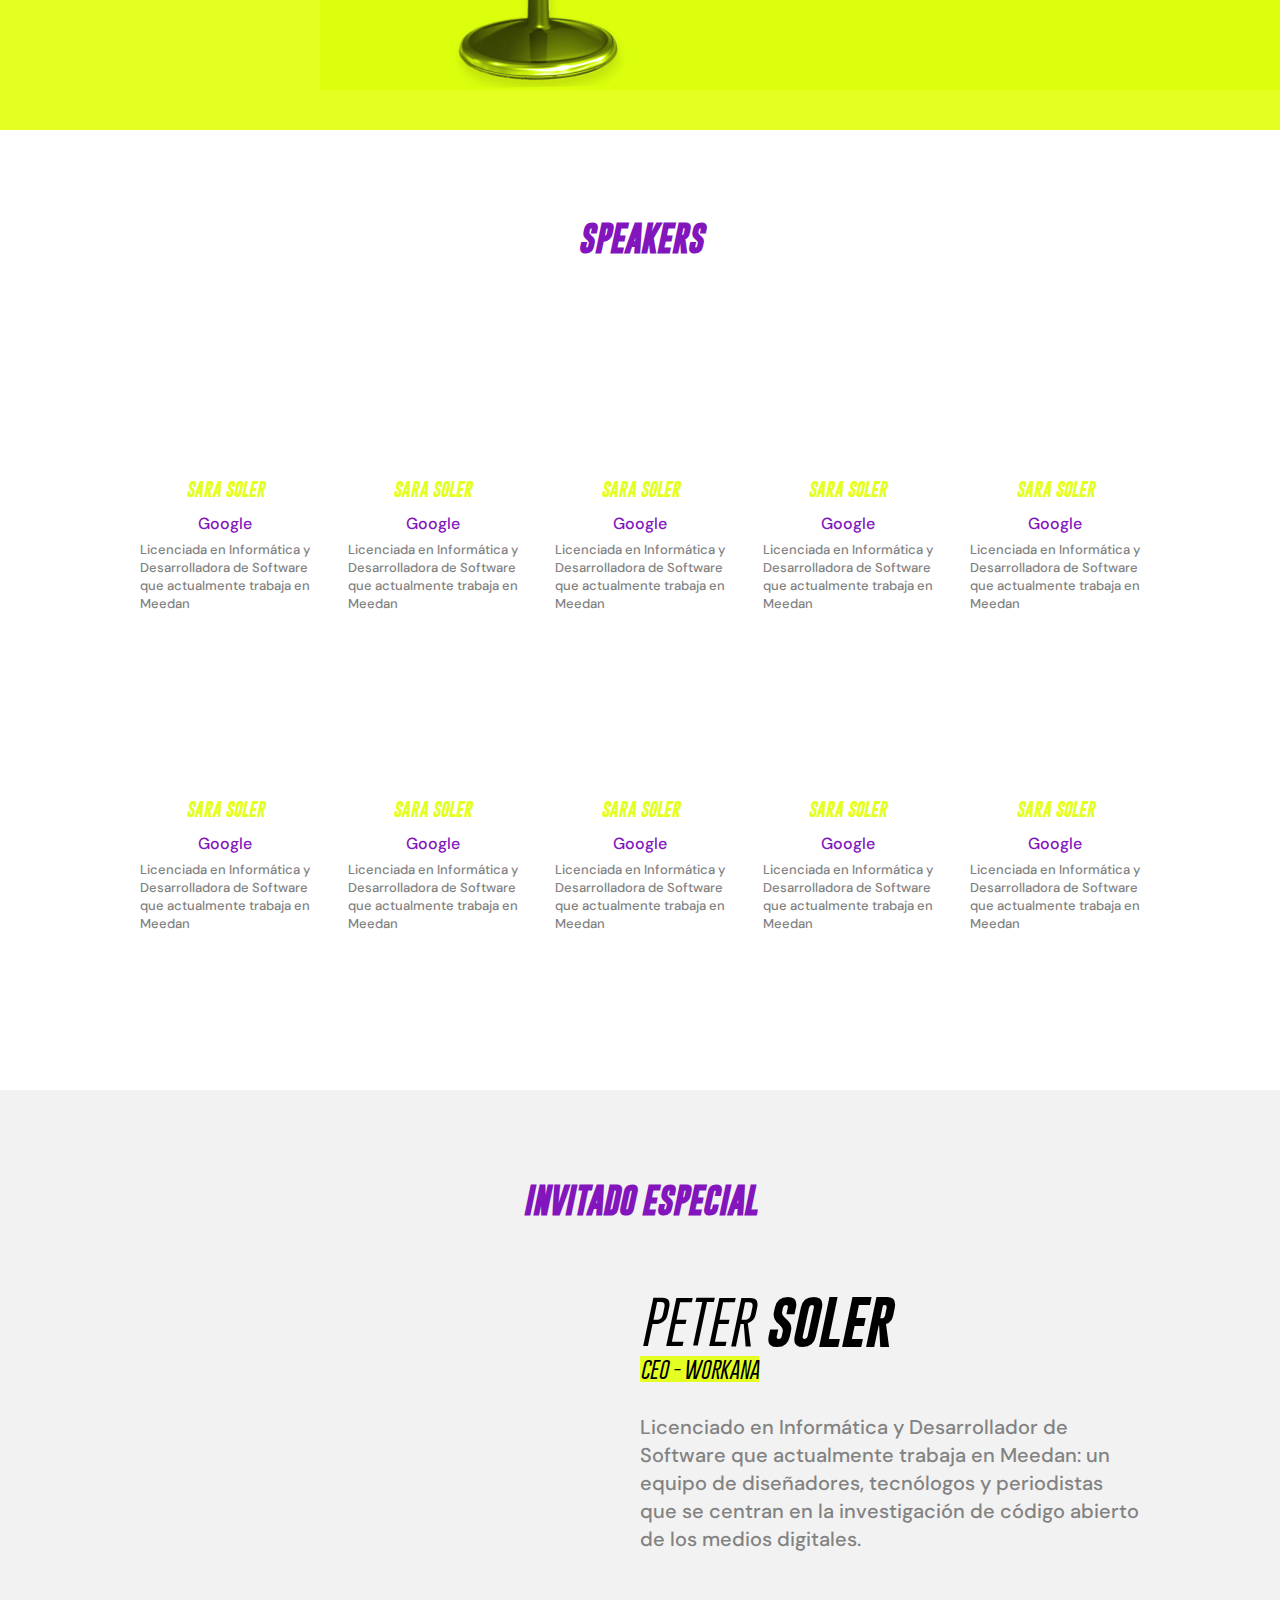
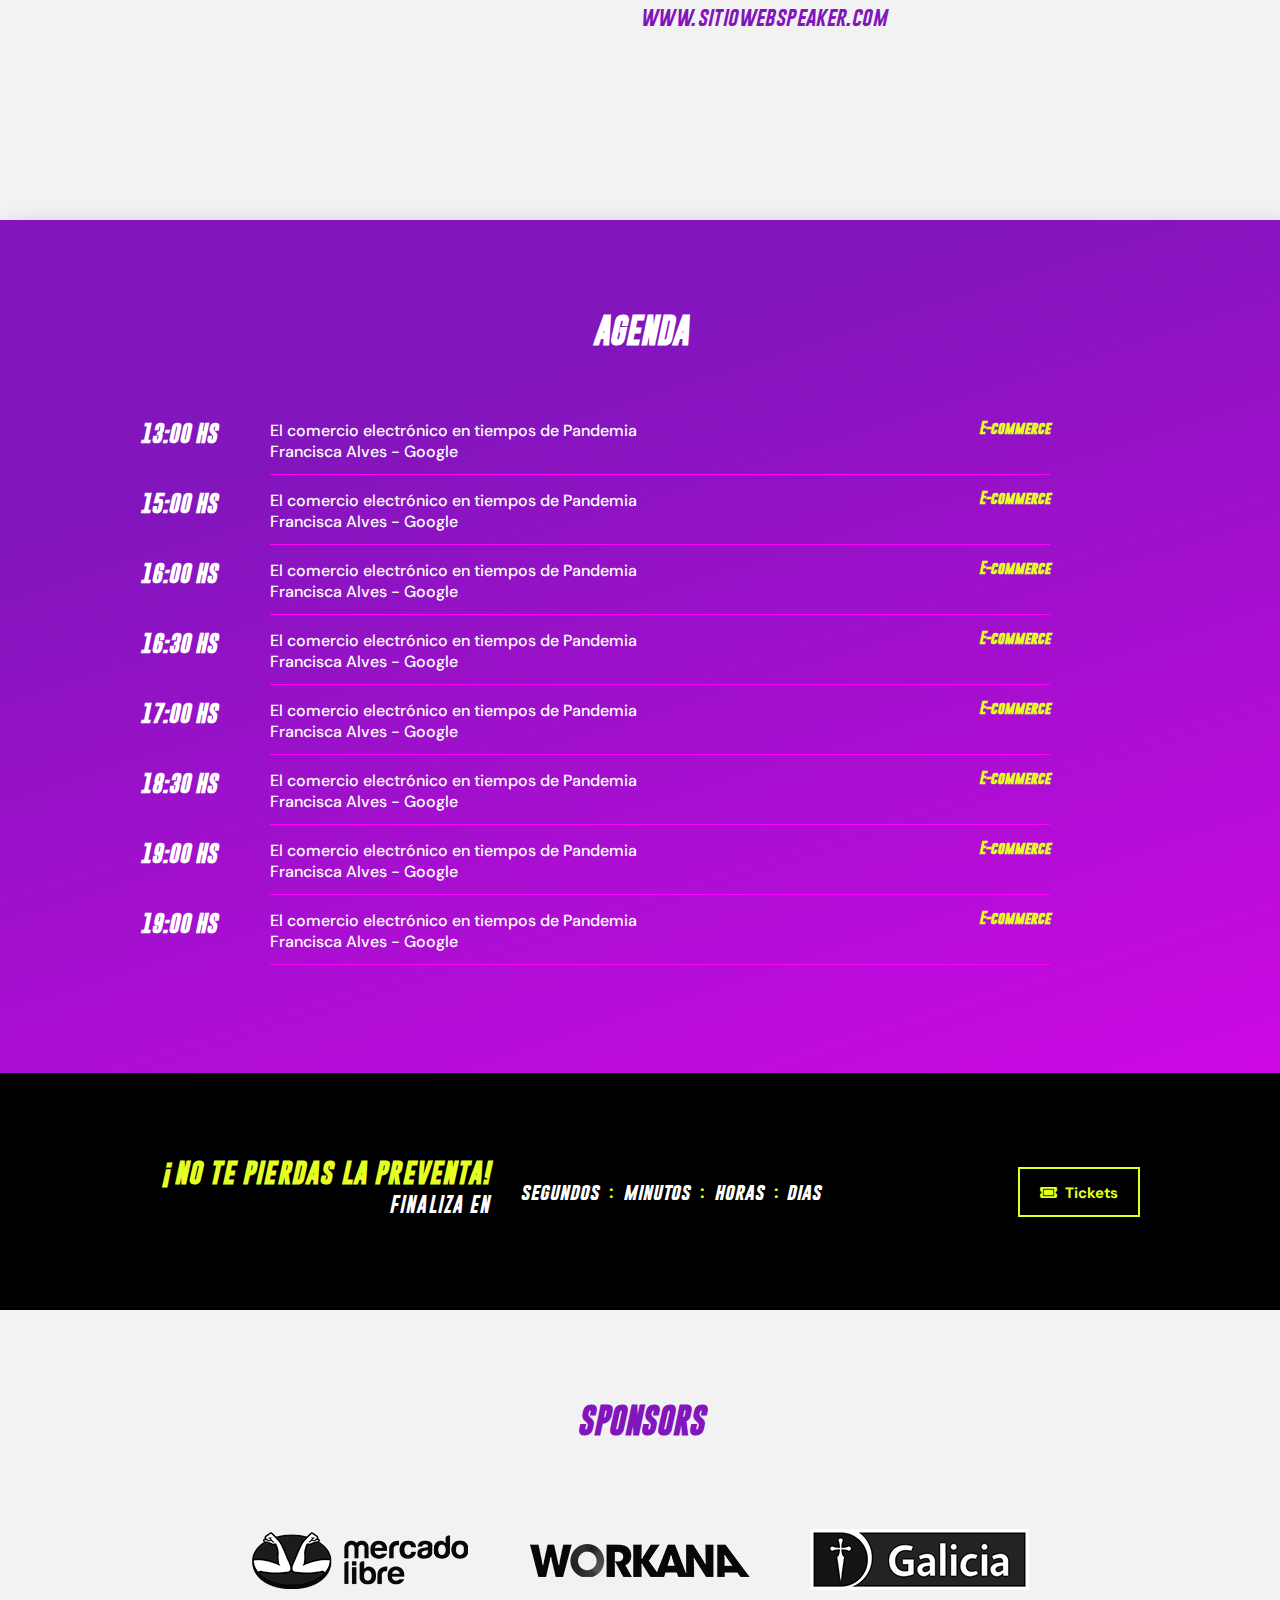
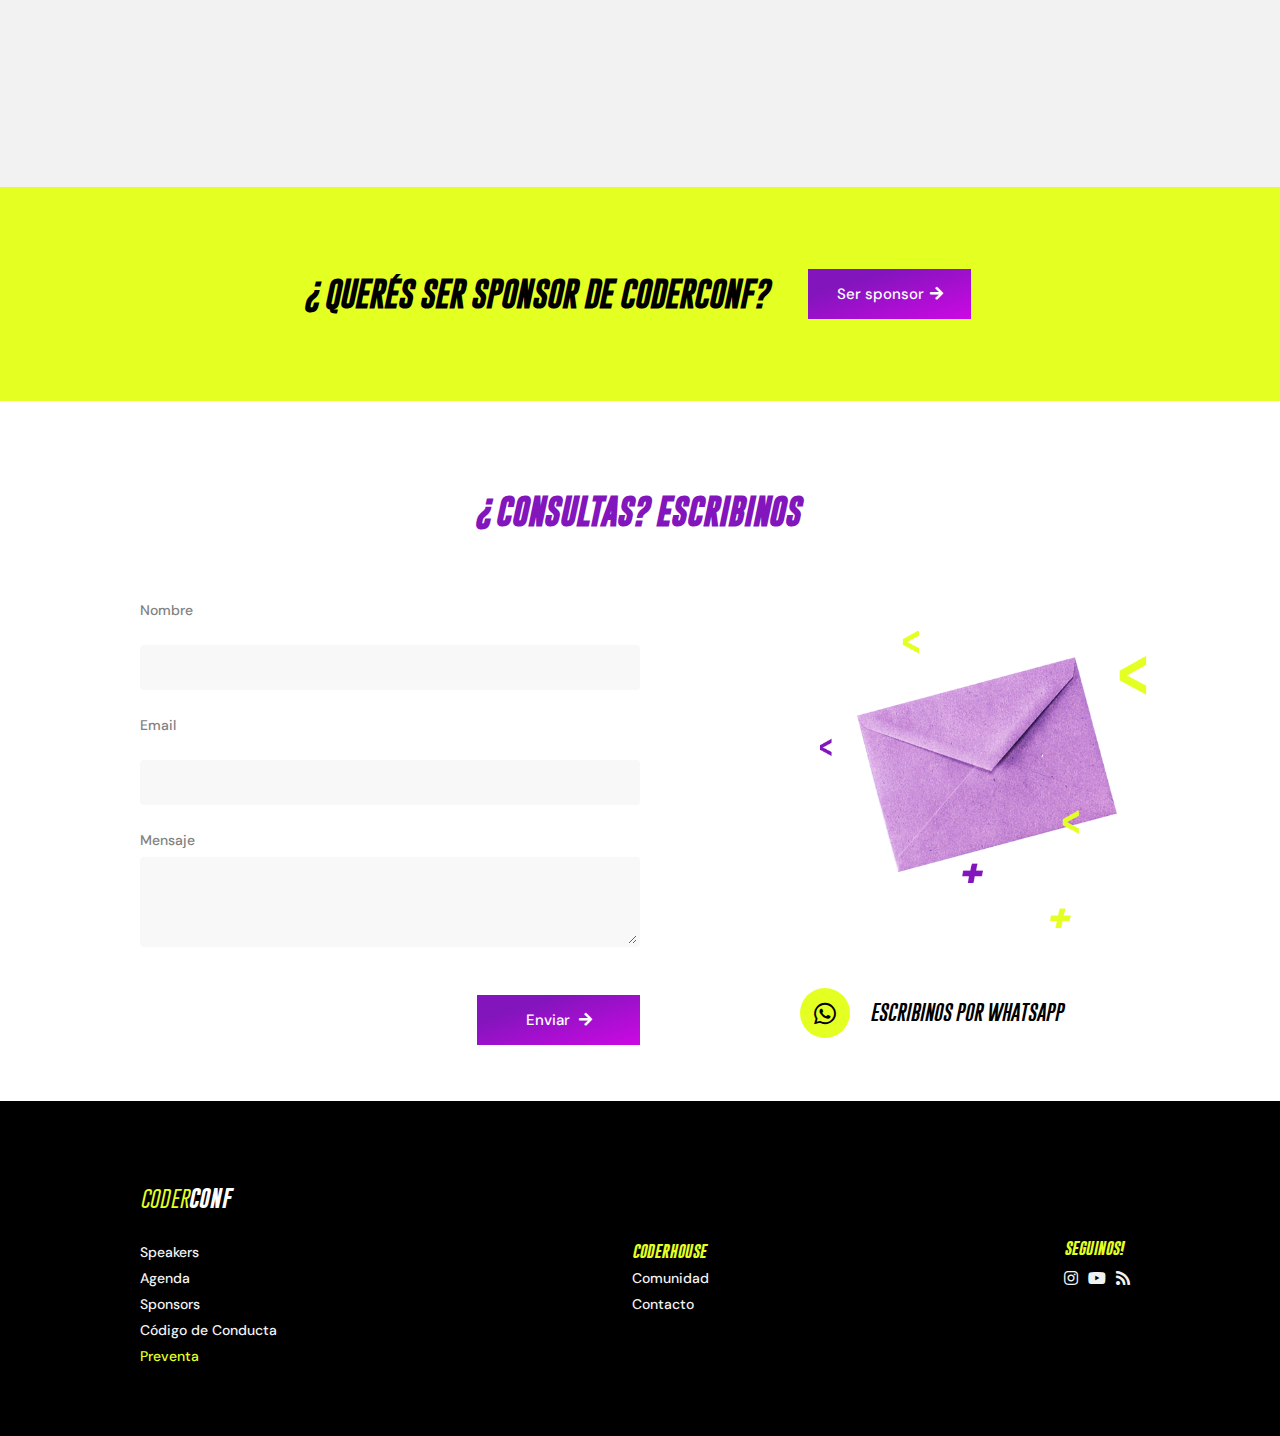
==== commit 9a8ffbec: "videos" ====
--- a/index.html
+++ b/index.html
@@ -12,62 +12,77 @@
 <body>
 <!-- <----------ENCABEZADO----------------------> 
 <header class="seccion-1">
-    <div class="header-nav">
-        <div class="logo-coderhouse"><span>CODER</span>CONF</div>
-
-        <nav class="nav-1">
-            <div id="menu">
-                <ul id="menu-principal">
-                    <li id="menu-li">
-                        <a href="#">Speakers</a>
-                    </li>
-                    <li id="menu-li">
-                        <a href="#">Agenda</a>
-                    </li>
-                    <li id="menu-li">
-                        <a href="#">Sponsors</a>
-                    </li>
-                    <li id="menu-li">
-                        <a href="#">Contacto</a>
-                    </li>
-                </ul>
-            </div>
-            <div id="tickets">
-                <button class="boton-3">
-                    <i class="fas fa-ticket-alt"></i>Tickets
-                </button>
-            </div>
-        </nav>
-    </div>
-
-<!-- <------------------------FIN ENCABEZADO---------------------------> 
-
-<!-- <----------SECCION1 BANNER----------------------> 
-    <section class="banner">
-        <div class="info-banner">
-            <p>Reunimos a los mejores en</p>
-            <h2>Una maratón de</h2>
-            <h2>experiencias digitales</h2>
-            <h4>Argentina - 5 Nov 2020</h4>
-        </div>
-        <div class="img-banner">
-            <img src="./img/pop-corn.gif" alt="popcorn" id="imagen-banner">
-        </div>
-        <div class="cuenta-regresiva">
-            <div class="contador">
-                <button class="boton-2"><i class="fas fa-ticket-alt"></i>Tickets en preventa</button>
-                <div class="contador-info">
-                    <p>La preventa finaliza en </p>
-                    <div class="countdown-reloj">
-                        <p id="countdown-dias"></p><p class="texto-countdown">dias</p> <p class="hora">:</p>
-                        <p id="countdown-horas"></p><p class="texto-countdown">horas</p> <p class="hora">:</p>
-                        <p id="countdown-minutos"></p><p class="texto-countdown">minutos</p> <p class="hora">:</p>
-                        <p id="countdown-segundos"></p><p class="texto-countdown">segundos</p>
-                    </div>
-                </div>
-            </div>
-        </div>
-    </section>
+    <div class="video-banner">
+        <video alt="popcorn" class="bg-video" autoplay muted loop>
+            <source src="./img/popcorn_pantalla completa_1.mp4" type="video/mp4">
+        </video>
+        <div class="header-nav">
+            <div class="logo-coderhouse"><span>CODER</span>CONF</div>
+
+            <nav class="nav-1">
+                <div id="menu">
+                    <ul id="menu-principal">
+                        <li id="menu-li">
+                            <a href="#">Speakers</a>
+                        </li>
+                        <li id="menu-li">
+                            <a href="#">Agenda</a>
+                        </li>
+                        <li id="menu-li">
+                            <a href="#">Sponsors</a>
+                        </li>
+                        <li id="menu-li">
+                            <a href="#">Contacto</a>
+                        </li>
+                    </ul>
+                </div>
+                <div id="tickets">
+                    <button class="boton-3">
+                        <i class="fas fa-ticket-alt"></i>Tickets: $1500
+                    </button>
+                </div>
+            </nav>
+        </div>
+
+    <!-- <------------------------FIN ENCABEZADO---------------------------> 
+
+    <!-- <----------SECCION1 BANNER----------------------> 
+        <section class="banner">
+            <div class="info-banner">
+                <p>Reunimos a los mejores en</p>
+                <h2>Una maratón de conferencias online</h2>
+                <h4>Argentina - 5 Nov 2020</h4>
+            </div>
+
+            <div class="cuenta-regresiva">
+                <div class="contador">
+                    <div id="botonconprecio" >
+                        <button class="boton-2"><i class="fas fa-ticket-alt"></i>Tickets en preventa</button>
+                        <div id="precio">$1500</div>
+                    </div>
+                    <div class="contador-info">
+                        <div id="texto-preventa">
+                            <p>La preventa finaliza en </p>
+                        </div>
+                        <div class="countdown-reloj">
+                            <div class="countdown">
+                                <p id="countdown-segundos"></p><p class="texto-countdown">segundos</p> <p class="hora">:</p>
+                            </div>
+                            <div class="countdown">
+                                <p id="countdown-minutos"></p><p class="texto-countdown">minutos</p> <p class="hora">:</p>
+                            </div>
+                            <div class="countdown">
+                                <p id="countdown-horas"></p><p class="texto-countdown">horas</p> <p class="hora">:</p>
+                            </div>
+                            <div class="countdown">
+                                <p id="countdown-dias"></p><p class="texto-countdown">dias</p>
+                            </div>
+                        </div>
+                    </div>
+                </div>
+            </div>
+        </section>
+    </div>      
 </header>
 
 <!-- <---------- FIN SECCION1 BANNER----------------------> 
@@ -92,13 +107,15 @@
 <!-- <----------SECCION3 CONFERENCIAS----------------------> 
     <section class="seccion-3">
         <div id="img-seccion-3">
-            <img src="./img/microfono.gif" alt="" id="imagen-seccion-3" alt="imagen-microfono">
-        </div>
-        <div id="conferencias-seccion-3">
-            <p class="titulo-10"><span>+</span>12</p>
-            <p class="titulo-thin">Conferencias</p>
-            <h3>de 30 min</h3>
-            <button class="boton-1">Agenda<i class="fas fa-arrow-right"></i></button>
+            <video alt="microfono" class="bg-video" autoplay muted loop>
+                <source src="./img/micro_pantalla completa_ amarillo.mp4" type="video/mp4">       
+            </video> 
+            <div id="conferencias-seccion-3">
+                    <p class="titulo-10"><span>+</span>25</p>
+                    <p class="titulo-thin">Conferencias</p>
+                    <h3>de 30 min cada una</h3>
+                    <button class="boton-1">Agenda<i class="fas fa-arrow-right"></i></button>
+            </div>
         </div>
     </section>    
 <!-- <----------FIN SECCION3 CONFERENCIAS----------------------> 
@@ -169,9 +186,7 @@
                         <p>Licenciada en Informática y Desarrolladora de Software que actualmente trabaja en Meedan</p>
                     </div>
                 </div>
-            </div>
-
-            <div class="cards-1">
+            
                 <div class="speakerscard">
                     <div class="container">
                         <img src="https://picsum.photos/id/669/200?grayscale" alt="">
@@ -377,10 +392,18 @@
         </div>
         <div id="contador">
             <div class="countdown-reloj">
-                <p id="countdown-dias2"></p><p class="texto-countdown">dias</p> <p class="hora">:</p>
-                <p id="countdown-horas2"></p><p class="texto-countdown">horas</p> <p class="hora">:</p>
-                <p id="countdown-minutos2"></p><p class="texto-countdown">minutos</p> <p class="hora">:</p>
-                <p id="countdown-segundos2"></p><p class="texto-countdown">segundos</p>
+                <div class="countdown">
+                    <p id="countdown-segundos2"></p><p class="texto-countdown">segundos</p> <p class="hora">:</p>
+                </div>
+                <div class="countdown">
+                    <p id="countdown-minutos2"></p><p class="texto-countdown">minutos</p> <p class="hora">:</p>
+                </div>
+                <div class="countdown">
+                    <p id="countdown-horas2"></p><p class="texto-countdown">horas</p> <p class="hora">:</p>
+                </div>
+                <div class="countdown">
+                    <p id="countdown-dias2"></p><p class="texto-countdown">dias</p>
+                </div>
             </div>
         </div>
         <div id="boton-seccion-7">
@@ -435,14 +458,24 @@
                     <label for="fname">Nombre</label><br>
                     <input type="text" id="fname" name="fname" value=""><br>
                     <label for="lname">Email</label><br>
-                    <input type="text" id="lname" name="lname" value=""><br><br>
-                </div>
-                <div id="form-texto">
+                    <input type="text" id="lname" name="lname" value=""><br>
                     <label for="mensaje">Mensaje</label>
                     <textarea rows="4" cols="80" name="comment" form="usrform"></textarea>
                     <button type="submit" class="btn-form" value="Enviar">
                         Enviar <i class="fas fa-arrow-right"></i>
                     </button>
+                </div>
+                <div id="form-img">
+                    <img src="./img/mailcoder.png" alt="" id="imagen-seccion-3" alt="imagen-microfono">
+                    <div id="contacto-whatsapp">
+                        <div id="icon-wp">
+                            <i class="fab fa-whatsapp"></i>
+                        </div>
+                        <div id="texto-whatsapp">
+                            <p>Escribinos por Whatsapp</p>
+                        </div>
+                    </div>
+                </div>
                 </div>
             </form> 
         </div>    
--- a/css/style.css
+++ b/css/style.css
@@ -42,22 +42,39 @@
   justify-content: center;
   align-items: center;
   background: transparent;
-  background: linear-gradient(162.29deg, #8215BC 25.51%, #FF00FF 150.49%);
   flex-direction: column;
   justify-content: flex-start;
   height: 750px;
 }
-.seccion-1 .header-nav {
+.seccion-1 .video-banner {
+  overflow: hidden;
+  position: absolute;
+  top: 0;
+  left: 0;
+  margin: 0 auto;
+  width: 100%;
+  height: 970px;
+  display: block;
+}
+.seccion-1 .video-banner .bg-video {
+  width: 100%;
+  position: absolute;
+  margin: 0 auto;
+  z-index: -2;
+}
+.seccion-1 .video-banner .header-nav {
   display: flex;
   justify-content: center;
   align-items: center;
   background: transparent;
-  padding-left: 140px;
+  padding-left: 30px;
+  padding-top: 30px;
+  padding-right: 30px;
   width: 100%;
   height: 70px;
   justify-content: space-between;
 }
-.seccion-1 .header-nav .logo-coderhouse {
+.seccion-1 .video-banner .header-nav .logo-coderhouse {
   margin-right: auto;
   font-family: "gobold_bolditalic";
   font-size: 20px;
@@ -66,41 +83,53 @@
   text-transform: uppercase;
   color: white;
 }
-.seccion-1 .header-nav .logo-coderhouse span {
+.seccion-1 .video-banner .header-nav .logo-coderhouse span {
   font-family: "GoboldThinLight-Italic";
   color: #E4FF22;
 }
-.seccion-1 .header-nav .nav-1 {
-  display: flex;
-  width: 50%;
-  justify-content: space-around;
-  align-items: center;
-}
-.seccion-1 .header-nav .nav-1 #menu #menu-principal {
+.seccion-1 .video-banner .header-nav .nav-1 {
+  display: flex;
+  width: 55%;
+  justify-content: space-between;
+  align-items: center;
+}
+.seccion-1 .video-banner .header-nav .nav-1 #menu #menu-principal {
   display: flex;
   list-style-type: none;
 }
-.seccion-1 .header-nav .nav-1 #menu #menu-principal #menu-li {
+.seccion-1 .video-banner .header-nav .nav-1 #menu #menu-principal #menu-li {
   flex-direction: row;
-  padding: 30px 20px;
-  font-family: DM Sans;
-  font-style: normal;
-  font-weight: 500;
+  padding: 30px 25px;
+  font-family: DM Sans;
+  font-style: normal;
+  font-weight: 500;
+  font-family: DM Sans;
+  font-weight: 700;
   font-size: 14px;
   line-height: 18px;
   color: #F2F2F2;
 }
-.seccion-1 .header-nav .nav-1 #menu #menu-principal #menu-li a:link {
+.seccion-1 .video-banner .header-nav .nav-1 #menu #menu-principal #menu-li a {
+  padding: 8px;
+}
+.seccion-1 .video-banner .header-nav .nav-1 #menu #menu-principal #menu-li a:link {
   text-decoration: none;
   color: #F2F2F2;
 }
-.seccion-1 .header-nav .nav-1 #menu #menu-principal #menu-li a:visited {
+.seccion-1 .video-banner .header-nav .nav-1 #menu #menu-principal #menu-li a:visited {
   color: #F2F2F2;
 }
-.seccion-1 .header-nav .nav-1 #menu #menu-principal #menu-li a:hover {
-  color: #E4FF22;
-}
-.seccion-1 .header-nav .nav-1 #tickets .boton-3 {
+.seccion-1 .video-banner .header-nav .nav-1 #menu #menu-principal #menu-li a:hover {
+  color: #8215BC;
+  background-color: #E4FF22;
+  padding: 8px;
+  transition: 0.3s;
+}
+.seccion-1 .video-banner .header-nav .nav-1 #menu #menu-principal #menu-li a:active {
+  color: #E4FF22;
+  background-color: transparent;
+}
+.seccion-1 .video-banner .header-nav .nav-1 #tickets .boton-3 {
   height: 50px;
   background: transparent;
   color: #E4FF22;
@@ -110,16 +139,23 @@
   font-style: normal;
   font-weight: 700;
   font-size: 15px;
-}
-.seccion-1 .header-nav .nav-1 #tickets .boton-3:hover {
+  outline: none;
+}
+.seccion-1 .video-banner .header-nav .nav-1 #tickets .boton-3:hover {
   background: #E4FF22;
   color: black;
   transition: 0.3s;
 }
-.seccion-1 .header-nav .nav-1 #tickets .boton-3 i {
+.seccion-1 .video-banner .header-nav .nav-1 #tickets .boton-3:active {
+  background-color: black;
+  color: #E4FF22;
+  padding: 14px 20px;
+  border: 2px solid #E4FF22;
+}
+.seccion-1 .video-banner .header-nav .nav-1 #tickets .boton-3 i {
   padding-right: 8px;
 }
-.seccion-1 .banner {
+.seccion-1 .video-banner .banner {
   display: flex;
   justify-content: center;
   align-items: center;
@@ -129,14 +165,14 @@
   justify-content: space-between;
   align-items: flex-end;
 }
-.seccion-1 .banner .info-banner {
-  width: 40%;
+.seccion-1 .video-banner .banner .info-banner {
+  width: 47%;
   height: 100%;
   padding: 100px 0px 0px 140px;
   display: flex;
   flex-direction: column;
 }
-.seccion-1 .banner .info-banner p {
+.seccion-1 .video-banner .banner .info-banner p {
   font-family: DM Sans;
   font-style: normal;
   font-weight: 500;
@@ -144,7 +180,7 @@
   line-height: 29px;
   color: #F2F2F2;
 }
-.seccion-1 .banner .info-banner h2 {
+.seccion-1 .video-banner .banner .info-banner h2 {
   font-family: "gobold_bolditalic";
   font-size: 45px;
   color: white;
@@ -152,7 +188,7 @@
   line-height: 60px;
   letter-spacing: 0.01em;
 }
-.seccion-1 .banner .info-banner h4 {
+.seccion-1 .video-banner .banner .info-banner h4 {
   font-family: "gobold_bolditalic";
   font-size: 22px;
   line-height: 45px;
@@ -161,17 +197,7 @@
   color: #E4FF22;
   text-transform: uppercase;
 }
-.seccion-1 .banner .img-banner {
-  display: flex;
-  width: 900px;
-  padding-bottom: 40px;
-  height: auto;
-}
-.seccion-1 .banner .img-banner #imagen-banner {
-  width: 100%;
-  height: auto;
-}
-.seccion-1 .banner .cuenta-regresiva {
+.seccion-1 .video-banner .banner .cuenta-regresiva {
   position: absolute;
   background-color: rgba(130, 21, 188, 0.5);
   width: 90%;
@@ -182,33 +208,55 @@
   display: flex;
   padding: 10px;
 }
-.seccion-1 .banner .cuenta-regresiva .contador {
-  display: flex;
-  align-items: center;
-}
-.seccion-1 .banner .cuenta-regresiva .contador .boton-2 {
+.seccion-1 .video-banner .banner .cuenta-regresiva .contador {
+  display: flex;
+  align-items: center;
+}
+.seccion-1 .video-banner .banner .cuenta-regresiva .contador #botonconprecio {
+  display: flex;
+  align-items: center;
+}
+.seccion-1 .video-banner .banner .cuenta-regresiva .contador #botonconprecio .boton-2 {
   height: 50px;
+  width: 220px;
   background: #E4FF22;
   color: black;
   padding: 14px 20px;
   box-sizing: border-box;
   border: 2px solid #E4FF22;
   font-family: DM Sans;
-  font-style: normal;
   font-weight: 700;
   font-size: 15px;
-}
-.seccion-1 .banner .cuenta-regresiva .contador .boton-2:hover {
+  outline: none;
+}
+.seccion-1 .video-banner .banner .cuenta-regresiva .contador #botonconprecio .boton-2:hover {
   box-sizing: border-box;
   border: 2px solid #E4FF22;
   background: transparent;
   color: #E4FF22;
   transition: 0.3s;
 }
-.seccion-1 .banner .cuenta-regresiva .contador .boton-2 i {
+.seccion-1 .video-banner .banner .cuenta-regresiva .contador #botonconprecio .boton-2:active {
+  background-color: white;
+  color: black;
+  padding: 14px 20px;
+  border: 2px solid white;
+}
+.seccion-1 .video-banner .banner .cuenta-regresiva .contador #botonconprecio .boton-2 i {
   padding-right: 8px;
 }
-.seccion-1 .banner .cuenta-regresiva .contador .contador-info {
+.seccion-1 .video-banner .banner .cuenta-regresiva .contador #botonconprecio #precio {
+  padding: 13px 20px;
+  box-sizing: border-box;
+  border: 2px solid #E4FF22;
+  background: transparent;
+  color: #E4FF22;
+  font-family: DM Sans;
+  font-weight: 700;
+  font-size: 15px;
+  display: flex;
+}
+.seccion-1 .video-banner .banner .cuenta-regresiva .contador .contador-info {
   font-family: "gobold_bolditalic";
   font-size: 18px;
   color: #E4FF22;
@@ -217,21 +265,26 @@
   align-items: center;
   padding-left: 2%;
 }
-.seccion-1 .banner .cuenta-regresiva .contador .contador-info .countdown-reloj {
-  display: flex;
-  align-items: center;
+.seccion-1 .video-banner .banner .cuenta-regresiva .contador .contador-info #texto-preventa {
+  width: 220px;
+}
+.seccion-1 .video-banner .banner .cuenta-regresiva .contador .contador-info .countdown-reloj {
+  display: flex;
   padding-left: 2%;
 }
-.seccion-1 .banner .cuenta-regresiva .contador .contador-info .countdown-reloj #countdown-dias, .seccion-1 .banner .cuenta-regresiva .contador .contador-info .countdown-reloj #countdown-horas, .seccion-1 .banner .cuenta-regresiva .contador .contador-info .countdown-reloj #countdown-minutos, .seccion-1 .banner .cuenta-regresiva .contador .contador-info .countdown-reloj #countdown-segundos {
+.seccion-1 .video-banner .banner .cuenta-regresiva .contador .contador-info .countdown-reloj .countdown {
+  display: flex;
+  align-items: center;
+}
+.seccion-1 .video-banner .banner .cuenta-regresiva .contador .contador-info .countdown-reloj .countdown #countdown-dias, .seccion-1 .video-banner .banner .cuenta-regresiva .contador .contador-info .countdown-reloj .countdown #countdown-horas, .seccion-1 .video-banner .banner .cuenta-regresiva .contador .contador-info .countdown-reloj .countdown #countdown-minutos, .seccion-1 .video-banner .banner .cuenta-regresiva .contador .contador-info .countdown-reloj .countdown #countdown-segundos {
   font-size: 40px;
   color: white;
-  padding-left: 2%;
-}
-.seccion-1 .banner .cuenta-regresiva .contador .contador-info .countdown-reloj .texto-countdown {
-  color: white;
-  padding-left: 2%;
-}
-.seccion-1 .banner .cuenta-regresiva .contador .contador-info .countdown-reloj .hora {
+}
+.seccion-1 .video-banner .banner .cuenta-regresiva .contador .contador-info .countdown-reloj .countdown .texto-countdown {
+  color: white;
+  padding-left: 10%;
+}
+.seccion-1 .video-banner .banner .cuenta-regresiva .contador .contador-info .countdown-reloj .countdown .hora {
   font-family: DM Sans;
   font-style: normal;
   font-weight: 500;
@@ -261,7 +314,7 @@
   font-size: 60px;
   line-height: 25px;
   text-transform: uppercase;
-  color: #FF00FF;
+  color: #E4FF22;
 }
 .seccion-2 #speakersreconocidos-seccion-2 .titulo-10 span {
   color: #8215BC;
@@ -278,7 +331,6 @@
   font-size: 50px;
   line-height: 65px;
   text-transform: uppercase;
-  white-space: pre;
 }
 .seccion-2 #speakersreconocidos-seccion-2 h4 {
   font-family: "gobold_bolditalic";
@@ -286,10 +338,10 @@
   line-height: 45px;
   letter-spacing: 0.05em;
   text-transform: uppercase;
-  color: #8215BC;
+  font-family: "GoboldThinLight-Italic";
+  color: #BDBDBD;
   line-height: 30px;
   letter-spacing: 0.01em;
-  white-space: pre;
 }
 .seccion-2 #texto-seccion-2 {
   width: 50%;
@@ -315,10 +367,14 @@
   font-style: normal;
   font-weight: 500;
   font-size: 15px;
+  outline: none;
 }
 .seccion-2 #texto-seccion-2 .boton-1:hover {
-  background: linear-gradient(162.29deg, #8215BC 5.51%, #FF00FF 180.49%);
+  background: linear-gradient(162.29deg, #FF00FF 25.51%, #FF00FF 150.49%);
   transition: 0.3s;
+}
+.seccion-2 #texto-seccion-2 .boton-1:active {
+  background: linear-gradient(162.29deg, #8215BC 25.51%, #8215BC 150.49%);
 }
 .seccion-2 #texto-seccion-2 .boton-1 i {
   padding-left: 5px;
@@ -329,28 +385,35 @@
   justify-content: center;
   align-items: center;
   background: transparent;
-  background: linear-gradient(180deg, white 20%, #E4FF22 20%);
-  height: 550px;
+  background-color: #E4FF22;
+  height: 500px;
+  width: 100%;
   justify-content: space-between;
+  align-items: flex-start;
 }
 .seccion-3 #img-seccion-3 {
-  width: 600px;
-  margin-left: 40px;
+  width: 100%;
   padding-bottom: 20px;
   display: flex;
-  flex-direction: column;
-  justify-content: center;
-}
-.seccion-3 #img-seccion-3 #imagen-seccion-3 {
-  width: 100%;
-  height: auto;
-}
-.seccion-3 #conferencias-seccion-3 {
+  flex-direction: row;
+  justify-content: end;
+  padding-top: 60px;
+}
+.seccion-3 #img-seccion-3 .bg-video {
+  height: 400px;
+  z-index: 1;
+  position: absolute;
+  overflow: hidden;
+}
+.seccion-3 #img-seccion-3 #conferencias-seccion-3 {
   width: 50%;
   padding-right: 140px;
-  justify-content: center;
-}
-.seccion-3 #conferencias-seccion-3 .titulo-10 {
+  display: flex;
+  flex-direction: column;
+  margin-left: auto;
+  z-index: 2;
+}
+.seccion-3 #img-seccion-3 #conferencias-seccion-3 .titulo-10 {
   font-family: "GoboldHollow-Italic";
   font-size: 60px;
   line-height: 35px;
@@ -358,18 +421,18 @@
   color: black;
   letter-spacing: 0.01em;
 }
-.seccion-3 #conferencias-seccion-3 .titulo-10 span {
+.seccion-3 #img-seccion-3 #conferencias-seccion-3 .titulo-10 span {
   font-family: "gobold_bolditalic";
   color: #8215BC;
   margin-left: -20px;
 }
-.seccion-3 #conferencias-seccion-3 .titulo-thin {
+.seccion-3 #img-seccion-3 #conferencias-seccion-3 .titulo-thin {
   font-family: "gobold_bolditalic";
   font-size: 50px;
   line-height: 65px;
   text-transform: uppercase;
 }
-.seccion-3 #conferencias-seccion-3 h3 {
+.seccion-3 #img-seccion-3 #conferencias-seccion-3 h3 {
   font-family: "GoboldThinLight-Italic";
   color: black;
   font-size: 30px;
@@ -379,7 +442,7 @@
   color: #8215BC;
   white-space: pre;
 }
-.seccion-3 #conferencias-seccion-3 .boton-1 {
+.seccion-3 #img-seccion-3 #conferencias-seccion-3 .boton-1 {
   margin-top: 30px;
   width: 163px;
   height: 50px;
@@ -391,12 +454,16 @@
   font-style: normal;
   font-weight: 500;
   font-size: 15px;
-}
-.seccion-3 #conferencias-seccion-3 .boton-1:hover {
-  background: linear-gradient(162.29deg, #8215BC 5.51%, #FF00FF 180.49%);
+  outline: none;
+}
+.seccion-3 #img-seccion-3 #conferencias-seccion-3 .boton-1:hover {
+  background: linear-gradient(162.29deg, #FF00FF 25.51%, #FF00FF 150.49%);
   transition: 0.3s;
 }
-.seccion-3 #conferencias-seccion-3 .boton-1 i {
+.seccion-3 #img-seccion-3 #conferencias-seccion-3 .boton-1:active {
+  background: linear-gradient(162.29deg, #8215BC 25.51%, #8215BC 150.49%);
+}
+.seccion-3 #img-seccion-3 #conferencias-seccion-3 .boton-1 i {
   padding-left: 5px;
 }
 
@@ -414,6 +481,7 @@
   display: flex;
   align-items: center;
   justify-content: center;
+  margin-bottom: auto;
 }
 .seccion-4 .title h3 {
   font-family: "gobold_bolditalic";
@@ -425,19 +493,21 @@
 .seccion-4 .speakers {
   display: flex;
   flex-wrap: wrap;
-  height: 760px;
-  padding-left: 140px;
-  padding-right: 140px;
+  padding-left: 130px;
+  padding-right: 130px;
+  padding-bottom: 124px;
 }
 .seccion-4 .speakers .cards-1, .seccion-4 .speakers .cards-2 {
   display: flex;
   justify-content: space-between;
+  flex-wrap: wrap;
   width: 100%;
 }
 .seccion-4 .speakers .cards-1 .speakerscard, .seccion-4 .speakers .cards-2 .speakerscard {
   height: 300px;
   width: 170px;
-  margin-bottom: 30px;
+  margin-bottom: 20px;
+  margin: 10px;
 }
 .seccion-4 .speakers .cards-1 .speakerscard .container, .seccion-4 .speakers .cards-2 .speakerscard .container {
   width: 170px;
@@ -680,17 +750,22 @@
   padding-left: 2%;
   font-family: "gobold_bolditalic";
 }
-.seccion-7 #contador .countdown-reloj #countdown-dias2, .seccion-7 #contador .countdown-reloj #countdown-horas2, .seccion-7 #contador .countdown-reloj #countdown-minutos2, .seccion-7 #contador .countdown-reloj #countdown-segundos2 {
+.seccion-7 #contador .countdown-reloj .countdown {
+  display: flex;
+  align-items: center;
+  padding-left: 2%;
+  font-family: "gobold_bolditalic";
+}
+.seccion-7 #contador .countdown-reloj .countdown #countdown-dias2, .seccion-7 #contador .countdown-reloj .countdown #countdown-horas2, .seccion-7 #contador .countdown-reloj .countdown #countdown-minutos2, .seccion-7 #contador .countdown-reloj .countdown #countdown-segundos2 {
   font-size: 40px;
   color: white;
-  padding-left: 2%;
-}
-.seccion-7 #contador .countdown-reloj .texto-countdown {
-  color: white;
-  padding-left: 2%;
+}
+.seccion-7 #contador .countdown-reloj .countdown .texto-countdown {
+  color: white;
+  padding-left: 10%;
   font-size: 18px;
 }
-.seccion-7 #contador .countdown-reloj .hora {
+.seccion-7 #contador .countdown-reloj .countdown .hora {
   font-family: DM Sans;
   font-style: normal;
   font-weight: 500;
@@ -712,11 +787,18 @@
   font-style: normal;
   font-weight: 700;
   font-size: 15px;
+  outline: none;
 }
 .seccion-7 #boton-seccion-7 .boton-3:hover {
   background: #E4FF22;
   color: black;
   transition: 0.3s;
+}
+.seccion-7 #boton-seccion-7 .boton-3:active {
+  background-color: black;
+  color: #E4FF22;
+  padding: 14px 20px;
+  border: 2px solid #E4FF22;
 }
 .seccion-7 #boton-seccion-7 .boton-3 i {
   padding-right: 8px;
@@ -785,10 +867,14 @@
   font-style: normal;
   font-weight: 500;
   font-size: 15px;
+  outline: none;
 }
 .seccion-9 #boton-seccion-9 .boton-1:hover {
-  background: linear-gradient(162.29deg, #8215BC 5.51%, #FF00FF 180.49%);
+  background: linear-gradient(162.29deg, #FF00FF 25.51%, #FF00FF 150.49%);
   transition: 0.3s;
+}
+.seccion-9 #boton-seccion-9 .boton-1:active {
+  background: linear-gradient(162.29deg, #8215BC 25.51%, #8215BC 150.49%);
 }
 .seccion-9 #boton-seccion-9 .boton-1 i {
   padding-left: 6px;
@@ -800,7 +886,7 @@
   align-items: center;
   background: white;
   flex-direction: column;
-  height: 612px;
+  height: 700px;
 }
 .seccion-10 .title {
   height: 200px;
@@ -829,36 +915,45 @@
   font-family: DM Sans;
   font-style: normal;
   font-weight: 500;
+  font-size: 14px;
+  line-height: 18px;
   width: 100%;
 }
 .seccion-10 .form-seccion-10 form #form-nombre {
-  width: 400px;
+  width: 50%;
+  display: flex;
+  flex-direction: column;
+  color: #828282;
 }
 .seccion-10 .form-seccion-10 form #form-nombre input[type=text], .seccion-10 .form-seccion-10 form #form-nombre select {
   width: 100%;
   padding: 12px 20px;
   margin: 8px 0;
   display: inline-block;
-  border: 1px solid #ccc;
+  border: 3px solid #f8f8f8;
   border-radius: 4px;
   box-sizing: border-box;
-}
-.seccion-10 .form-seccion-10 form #form-texto {
-  display: flex;
-  flex-direction: column;
-  width: 50%;
-  margin-left: auto;
-}
-.seccion-10 .form-seccion-10 form #form-texto textarea {
+  background-color: #f8f8f8;
+  outline: none;
+}
+.seccion-10 .form-seccion-10 form #form-nombre input[type=text]:focus {
+  border: 3px solid #E4FF22;
+}
+.seccion-10 .form-seccion-10 form #form-nombre textarea {
   width: 100%;
   padding: 12px 20px;
   margin: 8px 0;
   display: inline-block;
-  border: 1px solid #ccc;
+  border: 3px solid #f8f8f8;
   border-radius: 4px;
   box-sizing: border-box;
-}
-.seccion-10 .form-seccion-10 form #form-texto .btn-form {
+  background-color: #f8f8f8;
+  outline: none;
+}
+.seccion-10 .form-seccion-10 form #form-nombre textarea:focus {
+  border: 3px solid #E4FF22;
+}
+.seccion-10 .form-seccion-10 form #form-nombre .btn-form {
   width: 163px;
   height: 50px;
   background: linear-gradient(162.29deg, #8215BC 25.51%, #FF00FF 150.49%);
@@ -869,14 +964,55 @@
   font-style: normal;
   font-weight: 500;
   font-size: 15px;
+  outline: none;
   margin: 8px 0;
-}
-.seccion-10 .form-seccion-10 form #form-texto .btn-form:hover {
-  background: linear-gradient(162.29deg, #8215BC 5.51%, #FF00FF 180.49%);
+  margin-top: 40px;
+  margin-left: auto;
+}
+.seccion-10 .form-seccion-10 form #form-nombre .btn-form:hover {
+  background: linear-gradient(162.29deg, #FF00FF 25.51%, #FF00FF 150.49%);
   transition: 0.3s;
 }
-.seccion-10 .form-seccion-10 form #form-texto .btn-form i {
+.seccion-10 .form-seccion-10 form #form-nombre .btn-form:active {
+  background: linear-gradient(162.29deg, #8215BC 25.51%, #8215BC 150.49%);
+}
+.seccion-10 .form-seccion-10 form #form-nombre .btn-form i {
   padding-left: 5px;
+}
+.seccion-10 .form-seccion-10 form #form-img {
+  display: flex;
+  flex-direction: column;
+  width: 350px;
+  margin-left: auto;
+  padding: 10px;
+}
+.seccion-10 .form-seccion-10 form #form-img img {
+  width: 100%;
+  height: auto;
+  margin: 20px;
+}
+.seccion-10 .form-seccion-10 form #form-img #contacto-whatsapp {
+  display: flex;
+  padding-top: 40px;
+}
+.seccion-10 .form-seccion-10 form #form-img #contacto-whatsapp #icon-wp {
+  font-size: 25px;
+  width: 50px;
+  height: 50px;
+  background-color: #E4FF22;
+  border-radius: 50%;
+  display: flex;
+  align-items: center;
+  justify-content: center;
+}
+.seccion-10 .form-seccion-10 form #form-img #contacto-whatsapp #texto-whatsapp {
+  font-family: "gobolditalic";
+  font-size: 18px;
+  text-transform: uppercase;
+  display: flex;
+  align-items: center;
+  justify-content: center;
+  padding-left: 20px;
 }
 
 .footer {
@@ -991,4 +1127,274 @@
   color: #E4FF22;
 }
 
+@media only screen and (max-width: 768px) {
+  /* For mobile phones: */
+  .seccion-1 {
+    padding: 0;
+  }
+  .seccion-1 .header-nav {
+    padding-left: 0;
+    padding-top: 0;
+    width: 90%;
+  }
+  .seccion-1 .header-nav .nav-1 {
+    display: none;
+  }
+  .seccion-1 .banner {
+    flex-direction: column;
+    width: 90%;
+    padding-top: 30px;
+  }
+  .seccion-1 .banner .info-banner {
+    width: 100%;
+    padding: 0;
+  }
+  .seccion-1 .banner .info-banner h2 {
+    font-size: 40px;
+  }
+  .seccion-1 .banner .img-banner {
+    display: none;
+  }
+  .seccion-1 .banner .cuenta-regresiva {
+    height: 300px;
+    width: 100%;
+    left: 0%;
+    top: 400px;
+  }
+  .seccion-1 .banner .cuenta-regresiva .contador {
+    flex-direction: column;
+  }
+  .seccion-1 .banner .cuenta-regresiva .contador .contador-info {
+    flex-direction: column;
+    padding-top: 20px;
+    padding-left: 0;
+  }
+  .seccion-1 .banner .cuenta-regresiva .contador .contador-info .countdown-reloj {
+    display: flex;
+    flex-wrap: wrap;
+    justify-content: center;
+    padding-top: 20px;
+  }
+
+  .seccion-2 {
+    padding: 0;
+    flex-direction: column;
+    height: 700px;
+  }
+  .seccion-2 #speakersreconocidos-seccion-2 {
+    padding: 0;
+    width: 90%;
+  }
+  .seccion-2 #texto-seccion-2 {
+    width: 90%;
+    padding-right: 0px;
+  }
+
+  .seccion-3 {
+    padding: 0;
+    flex-direction: column;
+    height: 700px;
+    justify-content: center;
+  }
+  .seccion-3 #img-seccion-3 {
+    width: 200px;
+    display: none;
+  }
+  .seccion-3 #conferencias-seccion-3 {
+    width: 90%;
+    padding: 0;
+  }
+
+  .seccion-4 {
+    height: 1800px;
+  }
+  .seccion-4 .title {
+    margin-bottom: auto;
+  }
+  .seccion-4 .speakers {
+    padding: 0;
+    height: auto;
+    justify-content: center;
+  }
+  .seccion-4 .speakers .cards-1 {
+    flex-wrap: wrap;
+    width: 90%;
+    padding-bottom: 30px;
+  }
+  .seccion-4 .speakers .cards-1 .speakerscard {
+    margin: 0;
+    width: 160px;
+  }
+
+  .seccion-5 {
+    padding: 0;
+    flex-direction: column;
+    height: fit-content;
+    justify-content: center;
+  }
+  .seccion-5 .title {
+    margin-bottom: auto;
+  }
+  .seccion-5 .cuerpo-seccion5 {
+    padding: 0;
+    height: auto;
+    justify-content: center;
+    flex-direction: column;
+  }
+  .seccion-5 .cuerpo-seccion5 #img-seccion-5 {
+    margin: 0;
+    width: 250px;
+    height: 250px;
+  }
+  .seccion-5 .cuerpo-seccion5 #texto-seccion-5 {
+    padding: 0;
+    width: 90%;
+    height: auto;
+    padding-bottom: 30px;
+  }
+
+  .seccion-6 {
+    padding: 0;
+    flex-direction: column;
+    height: fit-content;
+    justify-content: center;
+  }
+  .seccion-6 .title {
+    margin-bottom: auto;
+  }
+  .seccion-6 .agenda {
+    padding: 0;
+    width: 90%;
+    padding-bottom: 30px;
+  }
+  .seccion-6 .agenda .agenda-fila {
+    flex-direction: column;
+    height: fit-content;
+  }
+  .seccion-6 .agenda .agenda-fila .agenda-hora {
+    padding-bottom: 10px;
+  }
+  .seccion-6 .agenda .agenda-fila .agenda-info {
+    flex-direction: column;
+    padding-bottom: 20px;
+  }
+  .seccion-6 .agenda .agenda-fila .agenda-info .charla {
+    padding-bottom: 10px;
+  }
+  .seccion-6 .agenda .agenda-fila .agenda-info .categoria-charla {
+    margin-left: 0;
+    text-align: left;
+  }
+
+  .seccion-7 {
+    padding: 0;
+    flex-direction: column;
+    height: fit-content;
+    padding-bottom: 40px;
+  }
+  .seccion-7 #preventa-seccion-7 {
+    text-align: center;
+    padding-top: 40px;
+  }
+  .seccion-7 #contador {
+    flex-direction: column;
+    width: 90%;
+  }
+  .seccion-7 #contador .countdown-reloj {
+    display: flex;
+    flex-wrap: wrap;
+    justify-content: center;
+    padding-top: 20px;
+    padding: 0;
+  }
+  .seccion-7 #contador .countdown-reloj .countdown {
+    padding: 10px 0px;
+  }
+  .seccion-7 #boton-seccion-7 {
+    margin: auto;
+    padding-top: 20px;
+  }
+
+  .seccion-8 {
+    padding: 0;
+    flex-direction: column;
+    height: fit-content;
+    padding-bottom: 20px;
+  }
+  .seccion-8 .sponsors-seccion-8 {
+    flex-direction: column;
+    width: 90%;
+    align-items: center;
+  }
+
+  .seccion-9 {
+    padding: 0;
+    flex-direction: column;
+    height: fit-content;
+    padding-bottom: 40px;
+    padding-top: 40px;
+  }
+  .seccion-9 #sponsor-seccion-9 {
+    display: flex;
+    align-items: center;
+    justify-content: center;
+  }
+  .seccion-9 #sponsor-seccion-9 h3 {
+    padding: 0;
+    text-align: center;
+    padding-bottom: 20px;
+  }
+
+  .seccion-10 {
+    padding: 0;
+    flex-direction: column;
+    height: fit-content;
+    padding-bottom: 40px;
+    padding-top: 40px;
+  }
+  .seccion-10 .form-seccion-10 {
+    padding: 0;
+    width: 90%;
+  }
+  .seccion-10 .form-seccion-10 form {
+    flex-direction: column;
+  }
+  .seccion-10 .form-seccion-10 form #form-nombre {
+    width: 100%;
+    justify-content: center;
+    align-items: center;
+  }
+  .seccion-10 .form-seccion-10 form #form-nombre input[type=text], .seccion-10 .form-seccion-10 form #form-nombre select {
+    margin: 8px 0px 20px 0px;
+  }
+  .seccion-10 .form-seccion-10 form #form-nombre textarea {
+    margin: 8px 0px 20px 0px;
+  }
+  .seccion-10 .form-seccion-10 form #form-nombre label {
+    align-items: flex-start;
+  }
+  .seccion-10 .form-seccion-10 form #form-nombre .btn-form {
+    margin: 0px;
+  }
+  .seccion-10 .form-seccion-10 form #form-img {
+    margin: auto;
+  }
+
+  .footer {
+    padding: 0;
+    flex-direction: column;
+    height: fit-content;
+    padding-bottom: 40px;
+    padding-top: 40px;
+  }
+  .footer .logo-coderhouse {
+    margin: 0;
+    width: 90%;
+  }
+  .footer .contenido-footer {
+    flex-direction: column;
+    width: 90%;
+  }
+}
+
 /*# sourceMappingURL=style.css.map */
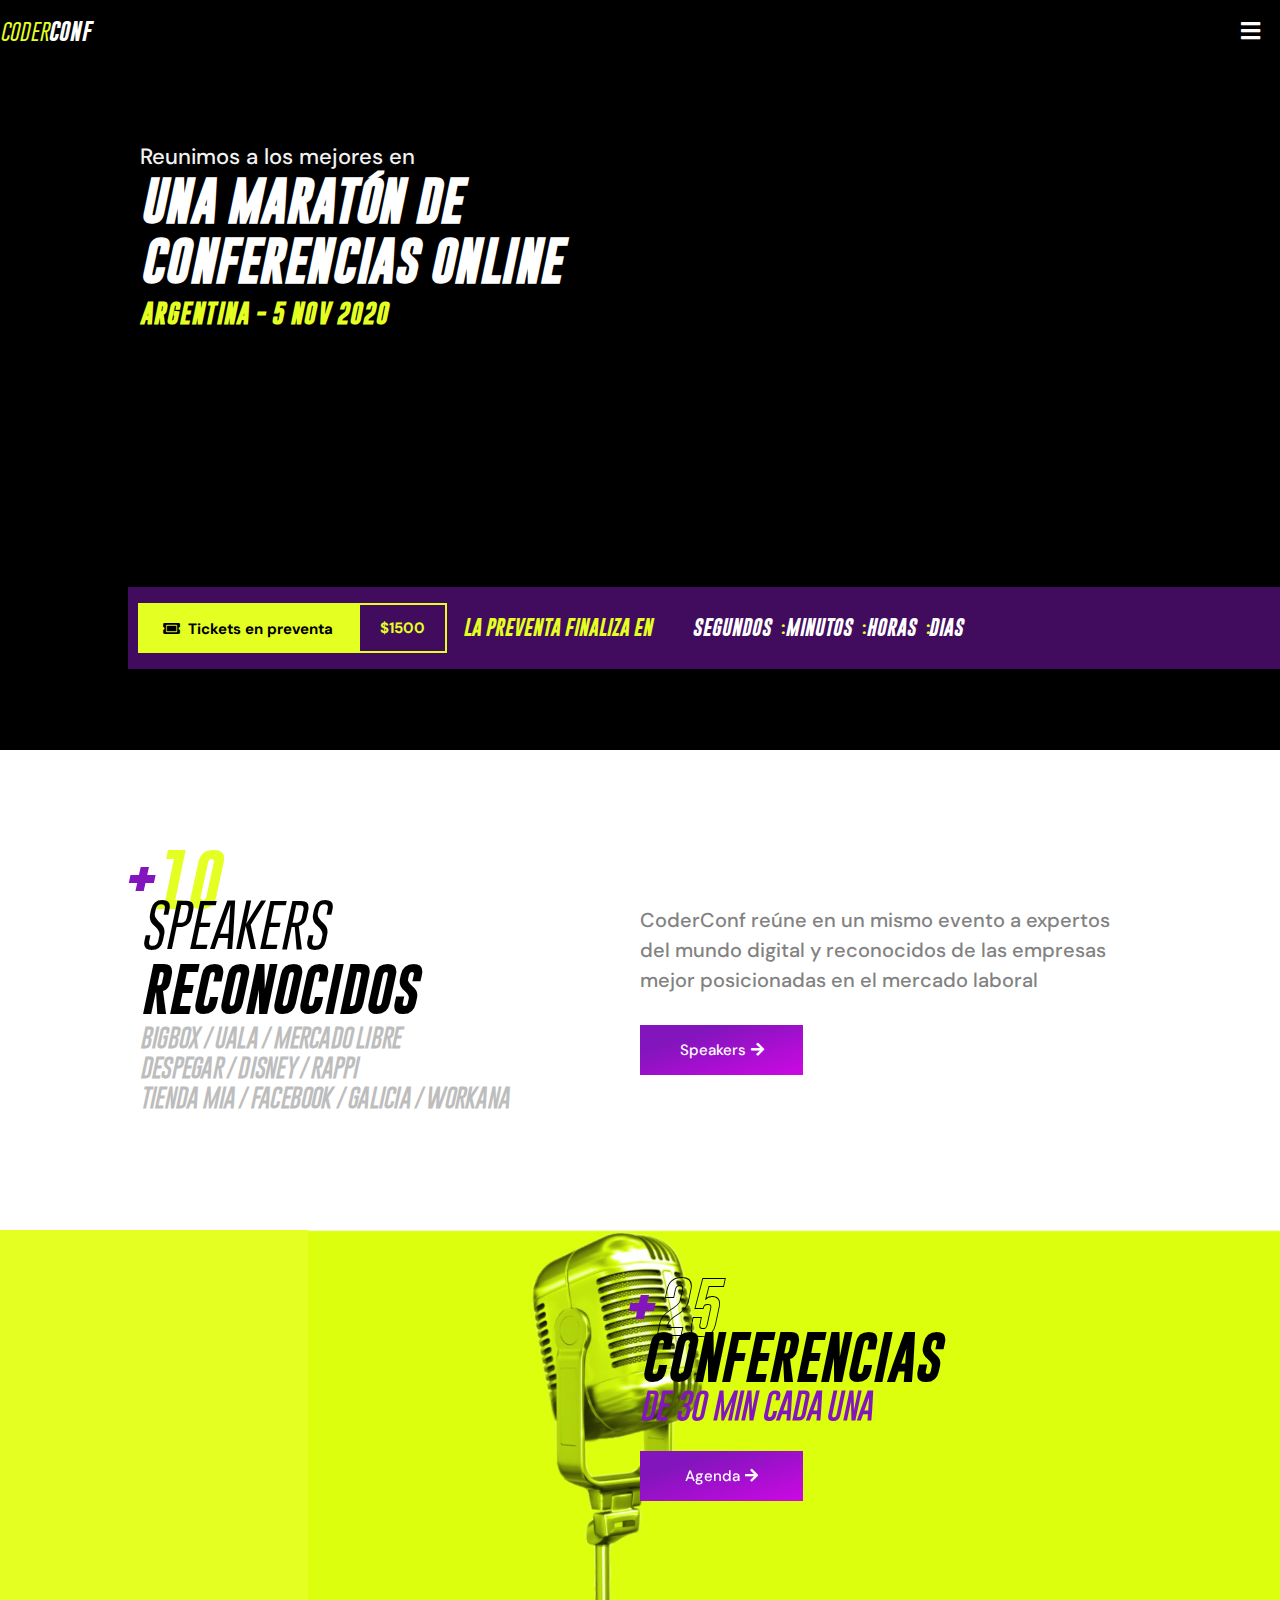
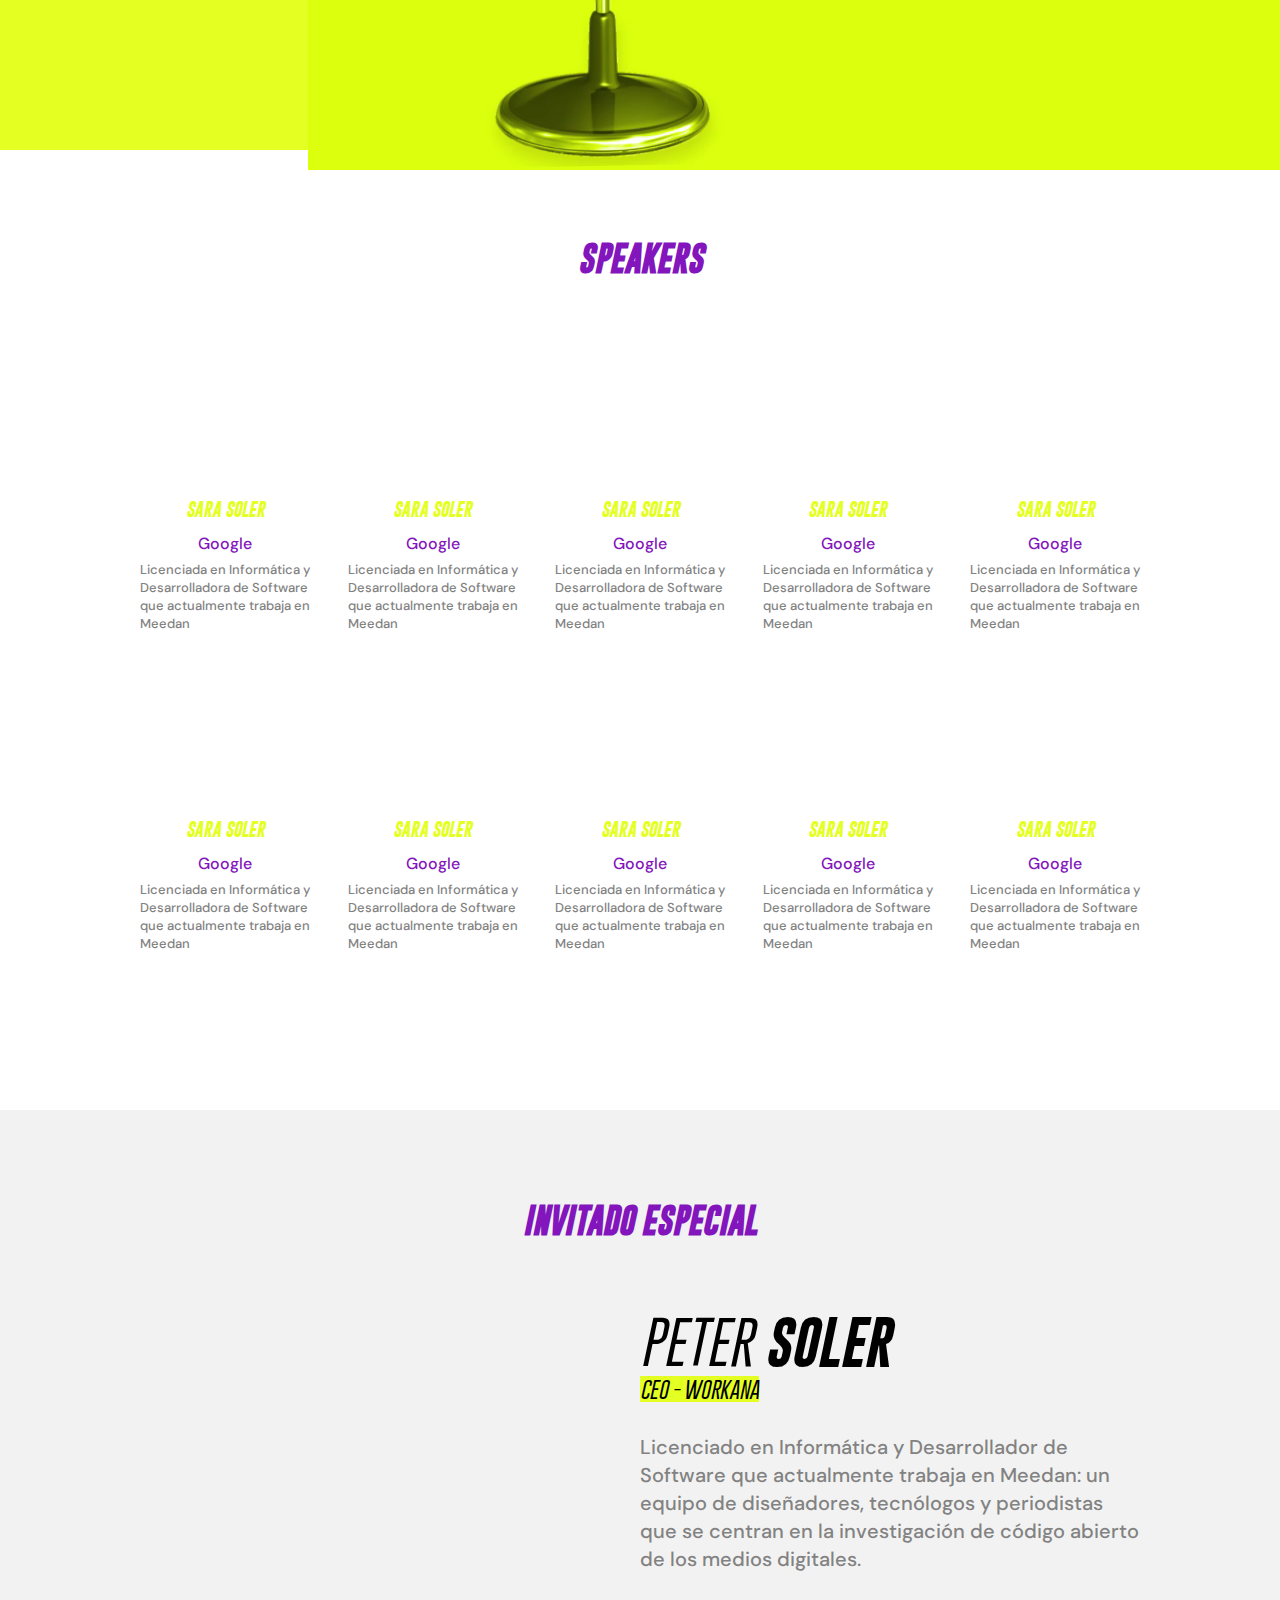
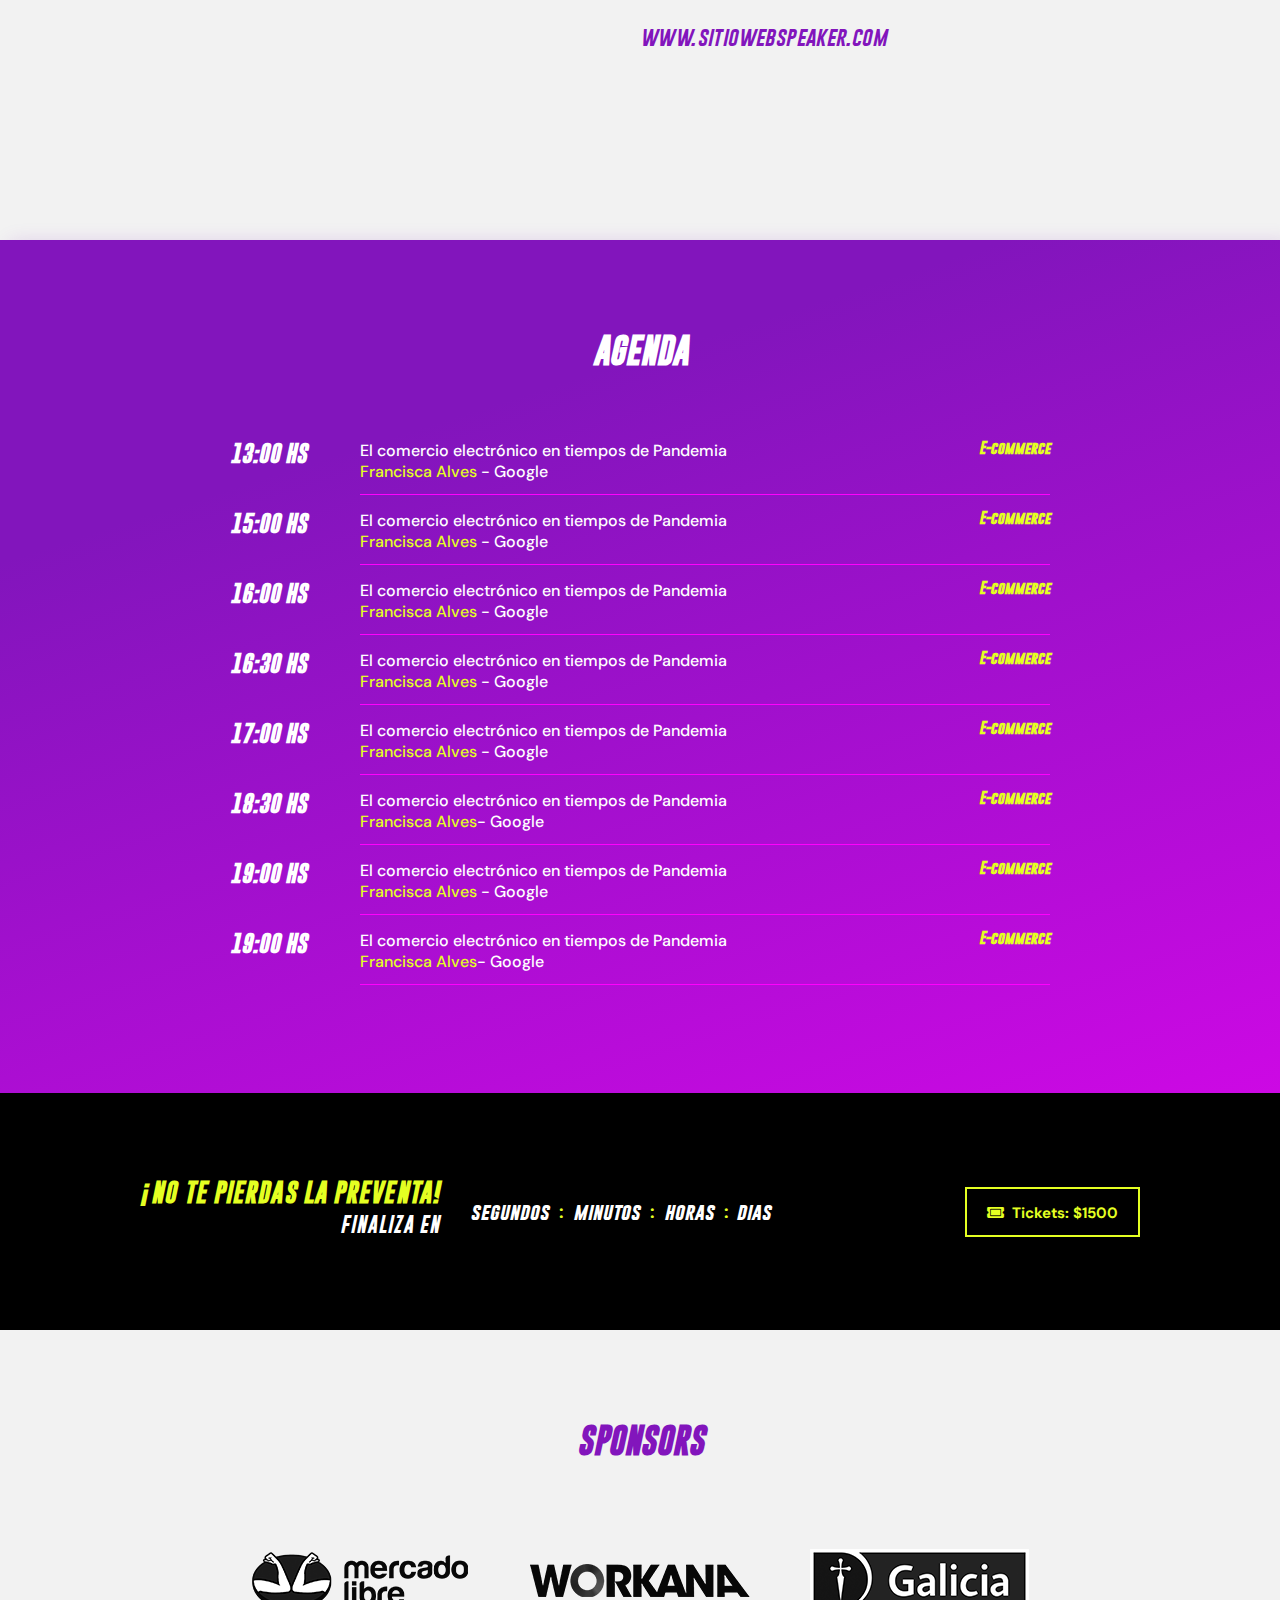
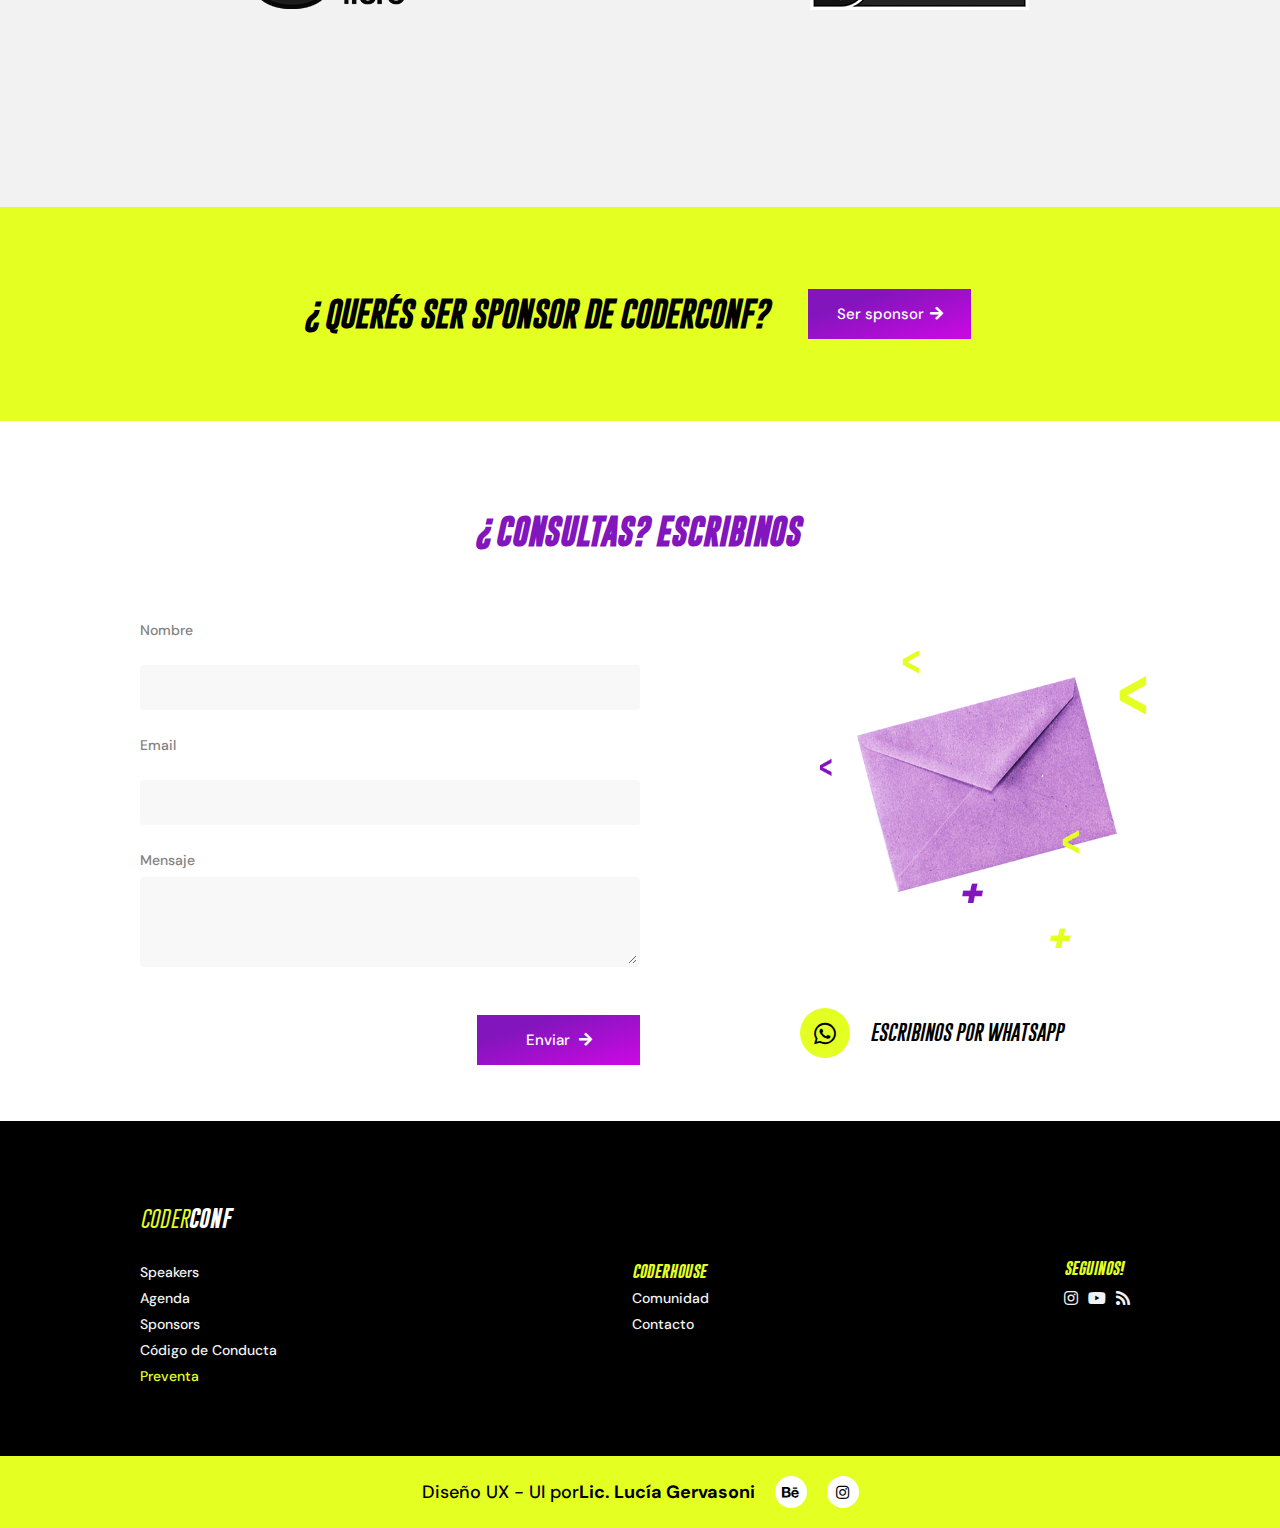
==== commit a34d26bf: "cambios responsive" ====
--- a/index.html
+++ b/index.html
@@ -17,29 +17,33 @@
             <source src="./img/popcorn_pantalla completa_1.mp4" type="video/mp4">
         </video>
         <div class="header-nav">
-            <div class="logo-coderhouse"><span>CODER</span>CONF</div>
-
+            <div class="logo">
+                <div class="logo-coderhouse"><span>CODER</span>CONF</div>
+            </div>
             <nav class="nav-1">
                 <div id="menu">
-                    <ul id="menu-principal">
+                    <div class="hamburger">
+                        <i class="fas fa-bars"></i>
+                    </div>
+                    <ul class="menu-principal">
                         <li id="menu-li">
-                            <a href="#">Speakers</a>
+                            <a href="#seccion-4">Speakers</a>
                         </li>
                         <li id="menu-li">
-                            <a href="#">Agenda</a>
+                            <a href="#seccion-6">Agenda</a>
                         </li>
                         <li id="menu-li">
-                            <a href="#">Sponsors</a>
+                            <a href="#seccion-8">Sponsors</a>
                         </li>
                         <li id="menu-li">
-                            <a href="#">Contacto</a>
+                            <a href="#seccion-10">Contacto</a>
+                        </li>
+                        <li>
+                            <button class="boton-3">
+                                <i class="fas fa-ticket-alt"></i>Tickets: $1500
+                            </button>
                         </li>
                     </ul>
-                </div>
-                <div id="tickets">
-                    <button class="boton-3">
-                        <i class="fas fa-ticket-alt"></i>Tickets: $1500
-                    </button>
                 </div>
             </nav>
         </div>
@@ -121,7 +125,7 @@
 <!-- <----------FIN SECCION3 CONFERENCIAS----------------------> 
 
 <!-- <----------SECCION4 SPEAKERS----------------------> 
-    <section class="seccion-4">
+    <section class="seccion-4" id="seccion-4">
         <div class="title">
             <h3>Speakers</h3>
         </div>
@@ -271,7 +275,7 @@
 <!-- <----------FIN SECCION5 INVITADO ESPECIAL----------------------> 
 
 <!-- <----------SECCION6 AGENDA----------------------> 
-    <section class="seccion-6">
+    <section class="seccion-6" id="seccion-6">
         <div class="title">
             <h3>Agenda</h3>
         </div>
@@ -283,7 +287,7 @@
                 <div class="agenda-info">
                     <div class="charla">
                         <div class="titulo-charla"><p>El comercio electrónico en tiempos de Pandemia</p></div>
-                        <div class="titulo-charla"><p>Francisca Alves - Google</p></div>
+                        <div class="titulo-charla"><p><span class="color-charla">Francisca Alves</span> - Google</p></div>
                     </div>
                     <div class="categoria-charla">E-commerce</div>
                 </div>
@@ -296,7 +300,7 @@
                 <div class="agenda-info">
                     <div class="charla">
                         <div class="titulo-charla"><p>El comercio electrónico en tiempos de Pandemia</p></div>
-                        <div class="titulo-charla"><p>Francisca Alves - Google</p></div>
+                        <div class="titulo-charla"><p><span class="color-charla">Francisca Alves</span> - Google</p></div>
                     </div>
                     <div class="categoria-charla">E-commerce</div>
                 </div>
@@ -309,7 +313,7 @@
                 <div class="agenda-info">
                     <div class="charla">
                         <div class="titulo-charla"><p>El comercio electrónico en tiempos de Pandemia</p></div>
-                        <div class="titulo-charla"><p>Francisca Alves - Google</p></div>
+                        <div class="titulo-charla"><p><span class="color-charla">Francisca Alves</span> - Google</p></div>
                     </div>
                     <div class="categoria-charla">E-commerce</div>
                 </div>
@@ -322,7 +326,7 @@
                 <div class="agenda-info">
                     <div class="charla">
                         <div class="titulo-charla"><p>El comercio electrónico en tiempos de Pandemia</p></div>
-                        <div class="titulo-charla"><p>Francisca Alves - Google</p></div>
+                        <div class="titulo-charla"><p><span class="color-charla">Francisca Alves</span> - Google</p></div>
                     </div>
                     <div class="categoria-charla">E-commerce</div>
                 </div>
@@ -335,7 +339,7 @@
                 <div class="agenda-info">
                     <div class="charla">
                         <div class="titulo-charla"><p>El comercio electrónico en tiempos de Pandemia</p></div>
-                        <div class="titulo-charla"><p>Francisca Alves - Google</p></div>
+                        <div class="titulo-charla"><p><span class="color-charla">Francisca Alves</span> - Google</p></div>
                     </div>
                     <div class="categoria-charla">E-commerce</div>
                 </div>
@@ -348,7 +352,7 @@
                 <div class="agenda-info">
                     <div class="charla">
                         <div class="titulo-charla"><p>El comercio electrónico en tiempos de Pandemia</p></div>
-                        <div class="titulo-charla"><p>Francisca Alves - Google</p></div>
+                        <div class="titulo-charla"><p><span class="color-charla">Francisca Alves</span>- Google</p></div>
                     </div>
                     <div class="categoria-charla">E-commerce</div>
                 </div>
@@ -361,7 +365,7 @@
                 <div class="agenda-info">
                     <div class="charla">
                         <div class="titulo-charla"><p>El comercio electrónico en tiempos de Pandemia</p></div>
-                        <div class="titulo-charla"><p>Francisca Alves - Google</p></div>
+                        <div class="titulo-charla"><p><span class="color-charla">Francisca Alves</span> - Google</p></div>
                     </div>
                     <div class="categoria-charla">E-commerce</div>
                 </div>
@@ -374,7 +378,7 @@
                 <div class="agenda-info">
                     <div class="charla">
                         <div class="titulo-charla"><p>El comercio electrónico en tiempos de Pandemia</p></div>
-                        <div class="titulo-charla"><p>Francisca Alves - Google</p></div>
+                        <div class="titulo-charla"><p><span class="color-charla">Francisca Alves</span>- Google</p></div>
                     </div>
                     <div class="categoria-charla">E-commerce</div>
                 </div>
@@ -407,7 +411,7 @@
             </div>
         </div>
         <div id="boton-seccion-7">
-            <button class="boton-3"><i class="fas fa-ticket-alt"></i>Tickets</button>
+            <button class="boton-3"><i class="fas fa-ticket-alt"></i>Tickets: $1500</button>
         </div>
 
     </section>
@@ -415,7 +419,7 @@
 <!-- <----------FIN SECCION7 CONTADOR---------------------->
 
 <!-- <----------SECCION8 SPONSORS---------------------->
-    <section class="seccion-8">
+    <section class="seccion-8" id="seccion-8">
         <div class="title">
             <h3>Sponsors</h3>
         </div>
@@ -448,7 +452,7 @@
     </section>    
 <!-- <----------FIN SECCION9 SPONSOR---------------------->
 <!-- <----------SECCION10 FORMULARIO---------------------->
-    <section class="seccion-10">
+    <section class="seccion-10" id="seccion-10">
         <div class="title">
             <h3>¿consultas? ESCRIBINOS</h3>
         </div>
@@ -468,9 +472,11 @@
                 <div id="form-img">
                     <img src="./img/mailcoder.png" alt="" id="imagen-seccion-3" alt="imagen-microfono">
                     <div id="contacto-whatsapp">
-                        <div id="icon-wp">
-                            <i class="fab fa-whatsapp"></i>
-                        </div>
+                        <a href="#">
+                            <div class="icon-wp">
+                                <i class="fab fa-whatsapp"></i>
+                            </div>
+                        </a>
                         <div id="texto-whatsapp">
                             <p>Escribinos por Whatsapp</p>
                         </div>
@@ -488,9 +494,9 @@
         <div class="contenido-footer">
             <div class="footer-fila">
                 <ul class="footer-fila-ul">
-                    <li class="li"><a href="#">Speakers</a></li>
-                    <li class="li"><a href="#">Agenda</a></li>
-                    <li class="li"><a href="#">Sponsors</a></li>
+                    <li class="li"><a href="#seccion-4">Speakers</a></li>
+                    <li class="li"><a href="#seccion-6">Agenda</a></li>
+                    <li class="li"><a href="#seccion-8">Sponsors</a></li>
                     <li class="li"><a href="#">Código de Conducta</a></li>
                     <li id="preventa"><a href="#">Preventa</a></li>
                 </ul>
@@ -498,20 +504,34 @@
             <div class="footer-fila">
                 <ul class="footer-fila-ul">
                     <li id="footer-titulo-1"><a href="#">Coderhouse</a></li>
-                    <li class="li"><a href="#">Comunidad</a></li>
-                    <li class="li"><a href="#">Contacto</a></li>
+                    <li class="li"><a href="http://www.coderhouse.com/nosotros">Comunidad</a></li>
+                    <li class="li"><a href="#seccion-10">Contacto</a></li>
                 </ul>
             </div>
             <div class="footer-fila">
                 <p id="footer-titulo-2">Seguinos!</p>
                 <div class="icon-flex">
-                    <div class="icon1"><a href="#"><i class="fab fa-instagram"></i></a></div>
-                    <div class="icon1"><a href="#"><i class="fab fa-youtube"></i></a></div>
-                    <div class="icon1"><a href="#"><i class="fas fa-rss"></i></a></div>
+                    <div class="icon1"><a href="http://www.instagram.com/coderhouse/"><i class="fab fa-instagram"></i></a></div>
+                    <div class="icon1"><a href="http://www.youtube.com/c/CoderHouse/"><i class="fab fa-youtube"></i></a></div>
+                    <div class="icon1"><a href="http://www.coderhouse.com/blog"><i class="fas fa-rss"></i></a></div>
                 </div>
             </div>
         </div>
     </footer>
+    <div class="info-lucia">
+        <span>Diseño UX - UI por<b> Lic. Lucía Gervasoni</b> 
+            <a href="http://www.behance.net/lucia_gervasoni">
+                <div class="icon-wp">
+                    <i class="fab fa-behance"></i>
+                </div>
+            </a>
+            <a href="http://">
+                <div class="icon-wp">
+                    <i class="fab fa-instagram"></i>
+                </div>
+            </a>
+        </span>
+    </div>
 <!-- <----------FIN footer---------------------->
     <script src="./js/index.js" type="text/javascript"></script>
 </body>
--- a/css/style.css
+++ b/css/style.css
@@ -37,6 +37,10 @@
   box-sizing: border-box;
 }
 
+html {
+  scroll-behavior: smooth;
+}
+
 .seccion-1 {
   display: flex;
   justify-content: center;
@@ -93,11 +97,18 @@
   justify-content: space-between;
   align-items: center;
 }
-.seccion-1 .video-banner .header-nav .nav-1 #menu #menu-principal {
+.seccion-1 .video-banner .header-nav .nav-1 #menu {
   display: flex;
   list-style-type: none;
 }
-.seccion-1 .video-banner .header-nav .nav-1 #menu #menu-principal #menu-li {
+.seccion-1 .video-banner .header-nav .nav-1 #menu .hamburger {
+  display: none;
+}
+.seccion-1 .video-banner .header-nav .nav-1 #menu .menu-principal {
+  display: flex;
+  list-style-type: none;
+}
+.seccion-1 .video-banner .header-nav .nav-1 #menu .menu-principal #menu-li {
   flex-direction: row;
   padding: 30px 25px;
   font-family: DM Sans;
@@ -109,27 +120,27 @@
   line-height: 18px;
   color: #F2F2F2;
 }
-.seccion-1 .video-banner .header-nav .nav-1 #menu #menu-principal #menu-li a {
+.seccion-1 .video-banner .header-nav .nav-1 #menu .menu-principal #menu-li a {
   padding: 8px;
 }
-.seccion-1 .video-banner .header-nav .nav-1 #menu #menu-principal #menu-li a:link {
+.seccion-1 .video-banner .header-nav .nav-1 #menu .menu-principal #menu-li a:link {
   text-decoration: none;
   color: #F2F2F2;
 }
-.seccion-1 .video-banner .header-nav .nav-1 #menu #menu-principal #menu-li a:visited {
+.seccion-1 .video-banner .header-nav .nav-1 #menu .menu-principal #menu-li a:visited {
   color: #F2F2F2;
 }
-.seccion-1 .video-banner .header-nav .nav-1 #menu #menu-principal #menu-li a:hover {
+.seccion-1 .video-banner .header-nav .nav-1 #menu .menu-principal #menu-li a:hover {
   color: #8215BC;
   background-color: #E4FF22;
   padding: 8px;
   transition: 0.3s;
 }
-.seccion-1 .video-banner .header-nav .nav-1 #menu #menu-principal #menu-li a:active {
+.seccion-1 .video-banner .header-nav .nav-1 #menu .menu-principal #menu-li a:active {
   color: #E4FF22;
   background-color: transparent;
 }
-.seccion-1 .video-banner .header-nav .nav-1 #tickets .boton-3 {
+.seccion-1 .video-banner .header-nav .nav-1 #menu .menu-principal li .boton-3 {
   height: 50px;
   background: transparent;
   color: #E4FF22;
@@ -140,19 +151,20 @@
   font-weight: 700;
   font-size: 15px;
   outline: none;
-}
-.seccion-1 .video-banner .header-nav .nav-1 #tickets .boton-3:hover {
+  margin-top: 14px;
+}
+.seccion-1 .video-banner .header-nav .nav-1 #menu .menu-principal li .boton-3:hover {
   background: #E4FF22;
   color: black;
   transition: 0.3s;
 }
-.seccion-1 .video-banner .header-nav .nav-1 #tickets .boton-3:active {
+.seccion-1 .video-banner .header-nav .nav-1 #menu .menu-principal li .boton-3:active {
   background-color: black;
   color: #E4FF22;
   padding: 14px 20px;
   border: 2px solid #E4FF22;
 }
-.seccion-1 .video-banner .header-nav .nav-1 #tickets .boton-3 i {
+.seccion-1 .video-banner .header-nav .nav-1 #menu .menu-principal li .boton-3 i {
   padding-right: 8px;
 }
 .seccion-1 .video-banner .banner {
@@ -368,11 +380,16 @@
   font-weight: 500;
   font-size: 15px;
   outline: none;
+  transition: all 0.4s ease-in-out;
 }
 .seccion-2 #texto-seccion-2 .boton-1:hover {
   background: linear-gradient(162.29deg, #FF00FF 25.51%, #FF00FF 150.49%);
   transition: 0.3s;
 }
+.seccion-2 #texto-seccion-2 .boton-1:hover .fa-arrow-right {
+  transition: all 0.5s ease-in-out;
+  transform: translateX(50%);
+}
 .seccion-2 #texto-seccion-2 .boton-1:active {
   background: linear-gradient(162.29deg, #8215BC 25.51%, #8215BC 150.49%);
 }
@@ -386,7 +403,7 @@
   align-items: center;
   background: transparent;
   background-color: #E4FF22;
-  height: 500px;
+  height: 520px;
   width: 100%;
   justify-content: space-between;
   align-items: flex-start;
@@ -397,7 +414,6 @@
   display: flex;
   flex-direction: row;
   justify-content: end;
-  padding-top: 60px;
 }
 .seccion-3 #img-seccion-3 .bg-video {
   height: 400px;
@@ -412,6 +428,7 @@
   flex-direction: column;
   margin-left: auto;
   z-index: 2;
+  padding-top: 60px;
 }
 .seccion-3 #img-seccion-3 #conferencias-seccion-3 .titulo-10 {
   font-family: "GoboldHollow-Italic";
@@ -455,10 +472,15 @@
   font-weight: 500;
   font-size: 15px;
   outline: none;
+  transition: all 0.4s ease-in-out;
 }
 .seccion-3 #img-seccion-3 #conferencias-seccion-3 .boton-1:hover {
   background: linear-gradient(162.29deg, #FF00FF 25.51%, #FF00FF 150.49%);
   transition: 0.3s;
+}
+.seccion-3 #img-seccion-3 #conferencias-seccion-3 .boton-1:hover .fa-arrow-right {
+  transition: all 0.5s ease-in-out;
+  transform: translateX(50%);
 }
 .seccion-3 #img-seccion-3 #conferencias-seccion-3 .boton-1:active {
   background: linear-gradient(162.29deg, #8215BC 25.51%, #8215BC 150.49%);
@@ -641,6 +663,10 @@
   letter-spacing: 0.02em;
   text-decoration: none;
 }
+.seccion-5 .cuerpo-seccion5 #texto-seccion-5 a:hover {
+  color: #FF00FF;
+  transition: 0.3s;
+}
 
 .seccion-6 {
   display: flex;
@@ -648,9 +674,6 @@
   align-items: center;
   background: #F2F2F2;
   background: linear-gradient(162.29deg, #8215BC 25.51%, #FF00FF 150.49%);
-  background-image: url("../img/popcornfondo.png"), linear-gradient(162.29deg, #8215BC 25.51%, #FF00FF 150.49%);
-  background-repeat: no-repeat;
-  background-position: right;
   box-shadow: 10px 4px 20px rgba(130, 21, 188, 0.2);
   flex-direction: column;
   height: 853px;
@@ -675,7 +698,7 @@
   flex: 1;
   flex-direction: column;
   width: 100%;
-  padding-left: 140px;
+  padding-left: 230px;
   padding-right: 230px;
 }
 .seccion-6 .agenda .agenda-fila {
@@ -705,6 +728,9 @@
   font-style: normal;
   font-weight: 500;
 }
+.seccion-6 .agenda .agenda-fila .agenda-info .charla .titulo-charla .color-charla {
+  color: #E4FF22;
+}
 .seccion-6 .agenda .agenda-fila .agenda-info .categoria-charla {
   width: 100px;
   margin-left: auto;
@@ -727,9 +753,9 @@
   padding-right: 140px;
 }
 .seccion-7 #preventa-seccion-7 {
-  width: 350px;
-  font-family: "gobold_bolditalic";
-  font-size: 24px;
+  width: 300px;
+  font-family: "gobold_bolditalic";
+  font-size: 22px;
   line-height: 26px;
   text-align: right;
   color: #E4FF22;
@@ -868,10 +894,15 @@
   font-weight: 500;
   font-size: 15px;
   outline: none;
+  transition: all 0.4s ease-in-out;
 }
 .seccion-9 #boton-seccion-9 .boton-1:hover {
   background: linear-gradient(162.29deg, #FF00FF 25.51%, #FF00FF 150.49%);
   transition: 0.3s;
+}
+.seccion-9 #boton-seccion-9 .boton-1:hover .fa-arrow-right {
+  transition: all 0.5s ease-in-out;
+  transform: translateX(50%);
 }
 .seccion-9 #boton-seccion-9 .boton-1:active {
   background: linear-gradient(162.29deg, #8215BC 25.51%, #8215BC 150.49%);
@@ -965,6 +996,7 @@
   font-weight: 500;
   font-size: 15px;
   outline: none;
+  transition: all 0.4s ease-in-out;
   margin: 8px 0;
   margin-top: 40px;
   margin-left: auto;
@@ -972,6 +1004,10 @@
 .seccion-10 .form-seccion-10 form #form-nombre .btn-form:hover {
   background: linear-gradient(162.29deg, #FF00FF 25.51%, #FF00FF 150.49%);
   transition: 0.3s;
+}
+.seccion-10 .form-seccion-10 form #form-nombre .btn-form:hover .fa-arrow-right {
+  transition: all 0.5s ease-in-out;
+  transform: translateX(50%);
 }
 .seccion-10 .form-seccion-10 form #form-nombre .btn-form:active {
   background: linear-gradient(162.29deg, #8215BC 25.51%, #8215BC 150.49%);
@@ -995,7 +1031,10 @@
   display: flex;
   padding-top: 40px;
 }
-.seccion-10 .form-seccion-10 form #form-img #contacto-whatsapp #icon-wp {
+.seccion-10 .form-seccion-10 form #form-img #contacto-whatsapp a:link {
+  text-decoration: none;
+}
+.seccion-10 .form-seccion-10 form #form-img #contacto-whatsapp a:link .icon-wp {
   font-size: 25px;
   width: 50px;
   height: 50px;
@@ -1004,6 +1043,25 @@
   display: flex;
   align-items: center;
   justify-content: center;
+  transition: 0.3s;
+}
+.seccion-10 .form-seccion-10 form #form-img #contacto-whatsapp a:hover {
+  transition: 0.3s;
+}
+.seccion-10 .form-seccion-10 form #form-img #contacto-whatsapp a:hover .icon-wp {
+  background-color: white;
+  border: 2px solid black;
+  transition: 0.3s;
+}
+.seccion-10 .form-seccion-10 form #form-img #contacto-whatsapp a:active .icon-wp {
+  background-color: black;
+  transition: 0.3s;
+}
+.seccion-10 .form-seccion-10 form #form-img #contacto-whatsapp a:active .icon-wp .fab {
+  color: #E4FF22;
+}
+.seccion-10 .form-seccion-10 form #form-img #contacto-whatsapp a .icon-wp .fab {
+  color: black;
 }
 .seccion-10 .form-seccion-10 form #form-img #contacto-whatsapp #texto-whatsapp {
   font-family: "gobolditalic";
@@ -1127,49 +1185,126 @@
   color: #E4FF22;
 }
 
+.info-lucia {
+  background-color: #E4FF22;
+  display: flex;
+  justify-content: center;
+  align-items: center;
+  width: 100%;
+  height: 72px;
+  padding: 20px;
+  font-family: DM Sans;
+  font-style: normal;
+  font-weight: 500;
+  font-size: 18px;
+  line-height: 23px;
+}
+.info-lucia span {
+  display: flex;
+  justify-content: center;
+  align-items: center;
+}
+.info-lucia span a:link {
+  text-decoration: none;
+}
+.info-lucia span a:link .icon-wp {
+  font-size: 15px;
+  width: 32px;
+  height: 32px;
+  background-color: white;
+  border-radius: 50%;
+  display: flex;
+  align-items: center;
+  justify-content: center;
+  margin-left: 20px;
+}
+.info-lucia span a:active .icon-wp {
+  background-color: black;
+  transition: 0.3s;
+}
+.info-lucia span a:active .icon-wp .fa-behance, .info-lucia span a:active .icon-wp .fa-instagram {
+  color: #E4FF22;
+  transition: 0.3s;
+}
+.info-lucia span a .icon-wp .fab {
+  color: black;
+}
+
 @media only screen and (max-width: 768px) {
   /* For mobile phones: */
   .seccion-1 {
     padding: 0;
   }
-  .seccion-1 .header-nav {
-    padding-left: 0;
-    padding-top: 0;
-    width: 90%;
-  }
-  .seccion-1 .header-nav .nav-1 {
+  .seccion-1 .video-banner .header-nav .logo-coderhouse span {
+    padding-left: 15px;
+  }
+  .seccion-1 .video-banner .header-nav .hamburger {
+    cursor: pointer;
+    margin-left: auto;
+    padding-right: 20px;
+  }
+  .seccion-1 .video-banner .header-nav .hamburger .line {
+    width: 30px;
+    height: 3px;
+    background: white;
+    margin: 5px;
+  }
+  .seccion-1 .video-banner .header-nav .menu-principal {
+    position: absolute;
+    background: blue;
+    height: 100vh;
+    width: 100%;
+    flex-direction: column;
+    pointer-events: none;
+    z-index: 3;
     display: none;
   }
-  .seccion-1 .banner {
+  .seccion-1 .video-banner .header-nav .menu-principal .open {
+    display: block;
+    pointer-events: all;
+  }
+  .seccion-1 .video-banner .header-nav .open {
+    display: block;
+    pointer-events: all;
+  }
+  .seccion-1 .video-banner .header-nav .nav-1 {
+    height: 100%;
+  }
+  .seccion-1 .video-banner .header-nav .nav-1 #menu {
+    height: 100%;
+    position: relative;
+  }
+  .seccion-1 .video-banner .header-nav .nav-1 #tickets {
+    display: none;
+  }
+  .seccion-1 .video-banner .banner {
     flex-direction: column;
     width: 90%;
     padding-top: 30px;
-  }
-  .seccion-1 .banner .info-banner {
+    padding-left: 20px;
+  }
+  .seccion-1 .video-banner .banner .info-banner {
     width: 100%;
     padding: 0;
   }
-  .seccion-1 .banner .info-banner h2 {
+  .seccion-1 .video-banner .banner .info-banner h2 {
     font-size: 40px;
   }
-  .seccion-1 .banner .img-banner {
-    display: none;
-  }
-  .seccion-1 .banner .cuenta-regresiva {
+  .seccion-1 .video-banner .banner .cuenta-regresiva {
     height: 300px;
     width: 100%;
     left: 0%;
-    top: 400px;
-  }
-  .seccion-1 .banner .cuenta-regresiva .contador {
-    flex-direction: column;
-  }
-  .seccion-1 .banner .cuenta-regresiva .contador .contador-info {
+    top: 500px;
+  }
+  .seccion-1 .video-banner .banner .cuenta-regresiva .contador {
+    flex-direction: column;
+  }
+  .seccion-1 .video-banner .banner .cuenta-regresiva .contador .contador-info {
     flex-direction: column;
     padding-top: 20px;
     padding-left: 0;
   }
-  .seccion-1 .banner .cuenta-regresiva .contador .contador-info .countdown-reloj {
+  .seccion-1 .video-banner .banner .cuenta-regresiva .contador .contador-info .countdown-reloj {
     display: flex;
     flex-wrap: wrap;
     justify-content: center;
@@ -1180,10 +1315,12 @@
     padding: 0;
     flex-direction: column;
     height: 700px;
+    padding-bottom: 40px;
   }
   .seccion-2 #speakersreconocidos-seccion-2 {
     padding: 0;
     width: 90%;
+    height: 60%;
   }
   .seccion-2 #texto-seccion-2 {
     width: 90%;
@@ -1192,21 +1329,39 @@
 
   .seccion-3 {
     padding: 0;
-    flex-direction: column;
     height: 700px;
+    flex-direction: column;
     justify-content: center;
+    background-color: transparent;
+    background-color: #E4FF22;
+    z-index: 1;
+    padding-bottom: 40px;
   }
   .seccion-3 #img-seccion-3 {
     width: 200px;
-    display: none;
-  }
-  .seccion-3 #conferencias-seccion-3 {
-    width: 90%;
-    padding: 0;
+    display: flex;
+    justify-content: center;
+    width: 100%;
+    overflow: hidden;
+    position: absolute;
+    height: 100%;
+  }
+  .seccion-3 #img-seccion-3 .bg-video {
+    display: block;
+    position: absolute;
+  }
+  .seccion-3 #img-seccion-3 #conferencias-seccion-3 {
+    justify-content: flex-end;
+    width: 94.5%;
+    padding: 0;
+  }
+  .seccion-3 #img-seccion-3 #conferencias-seccion-3 .titulo-thin {
+    font-size: 45px;
   }
 
   .seccion-4 {
-    height: 1800px;
+    height: fit-content;
+    padding-bottom: 40px;
   }
   .seccion-4 .title {
     margin-bottom: auto;
@@ -1218,12 +1373,22 @@
   }
   .seccion-4 .speakers .cards-1 {
     flex-wrap: wrap;
-    width: 90%;
+    width: 100%;
     padding-bottom: 30px;
+    justify-content: center;
   }
   .seccion-4 .speakers .cards-1 .speakerscard {
     margin: 0;
     width: 160px;
+    padding: 10px;
+    margin: 10px;
+  }
+  .seccion-4 .speakers .cards-1 .speakerscard .container {
+    width: auto;
+    height: auto;
+  }
+  .seccion-4 .speakers .cards-1 .speakerscard .container .bottom-right {
+    font-size: 14px;
   }
 
   .seccion-5 {
@@ -1245,6 +1410,7 @@
     margin: 0;
     width: 250px;
     height: 250px;
+    padding-bottom: 40px;
   }
   .seccion-5 .cuerpo-seccion5 #texto-seccion-5 {
     padding: 0;
@@ -1295,6 +1461,7 @@
   .seccion-7 #preventa-seccion-7 {
     text-align: center;
     padding-top: 40px;
+    width: fit-content;
   }
   .seccion-7 #contador {
     flex-direction: column;
@@ -1378,6 +1545,10 @@
   }
   .seccion-10 .form-seccion-10 form #form-img {
     margin: auto;
+    width: fit-content;
+  }
+  .seccion-10 .form-seccion-10 form #form-img #imagen-seccion-3 {
+    margin: 0;
   }
 
   .footer {
@@ -1395,6 +1566,141 @@
     flex-direction: column;
     width: 90%;
   }
+  .footer .contenido-footer .footer-fila {
+    padding-bottom: 20px;
+  }
+
+  .info-lucia {
+    font-size: 14px;
+    padding: 0;
+    white-space: pre;
+  }
+}
+@media (min-aspect-ratio: 16/9) {
+  .seccion-1 .video-banner .bg-video {
+    width: 100%;
+    height: auto;
+  }
+}
+@media (max-aspect-ratio: 16/9) {
+  .seccion-1 {
+    width: 100%;
+    padding: 0;
+    margin: 0;
+  }
+  .seccion-1 .video-banner {
+    z-index: 1;
+    background-color: black;
+    width: 100%;
+    height: inherit;
+  }
+  .seccion-1 .video-banner .bg-video {
+    width: auto;
+    height: auto;
+    top: 30%;
+    transform: translate(-50%, -50%);
+    opacity: 0.8;
+    z-index: -1;
+  }
+  .seccion-1 .video-banner .header-nav {
+    z-index: 3;
+    width: 100%;
+    padding: 0;
+    margin: 0;
+    height: auto;
+    display: flex;
+  }
+  .seccion-1 .video-banner .header-nav .logo {
+    display: flex;
+    width: 100%;
+  }
+  .seccion-1 .video-banner .header-nav .logo .logo-coderhouse {
+    display: block;
+    padding-top: 20px;
+    line-height: 1;
+  }
+  .seccion-1 .video-banner .header-nav .logo .display-none {
+    display: none;
+  }
+  .seccion-1 .video-banner .header-nav .display-none {
+    display: none;
+  }
+  .seccion-1 .video-banner .header-nav .nav-1 {
+    height: 100%;
+    width: 100%;
+    padding: 0;
+    margin: 0;
+    display: flex;
+  }
+  .seccion-1 .video-banner .header-nav .nav-1 #menu {
+    height: 100%;
+    width: 100%;
+    position: relative;
+    display: flex;
+    flex-direction: column;
+  }
+  .seccion-1 .video-banner .header-nav .nav-1 #menu .hamburger {
+    cursor: pointer;
+    margin-left: auto;
+    padding-right: 20px;
+    padding-top: 20px;
+    justify-content: flex-end;
+    display: flex;
+    z-index: 4;
+  }
+  .seccion-1 .video-banner .header-nav .nav-1 #menu .hamburger .fas {
+    color: white;
+    font-size: 22px;
+  }
+  .seccion-1 .video-banner .header-nav .nav-1 #menu .menu-principal {
+    position: absolute;
+    background: #8215BC;
+    height: 100vh;
+    width: 100%;
+    flex-direction: column;
+    pointer-events: none;
+    z-index: 3;
+    visibility: hidden;
+    opacity: 0;
+    transition: visibility 0s, opacity 0.3s linear;
+  }
+  .seccion-1 .video-banner .header-nav .nav-1 #menu .menu-principal #menu-li {
+    padding: 50px 25px;
+    font-size: 16px;
+    display: flex;
+    justify-content: center;
+  }
+  .seccion-1 .video-banner .header-nav .nav-1 #menu .menu-principal li {
+    display: flex;
+    justify-content: center;
+  }
+  .seccion-1 .video-banner .header-nav .nav-1 #menu .open {
+    display: block;
+    pointer-events: all;
+    background-color: #8215BC;
+    height: 100vh;
+    width: 100%;
+    flex-direction: column;
+    z-index: 3;
+    visibility: visible;
+    opacity: 1;
+  }
+}
+@media (min-aspect-ratio: 16/9) {
+  .seccion-3 #img-seccion-3 .bg-video {
+    width: 90%;
+    height: auto;
+  }
+}
+@media (max-aspect-ratio: 16/9) {
+  .seccion-3 #img-seccion-3 {
+    z-index: 1;
+  }
+  .seccion-3 #img-seccion-3 .bg-video {
+    width: auto;
+    height: 60%;
+    transform: translate(25%);
+  }
 }
 
 /*# sourceMappingURL=style.css.map */
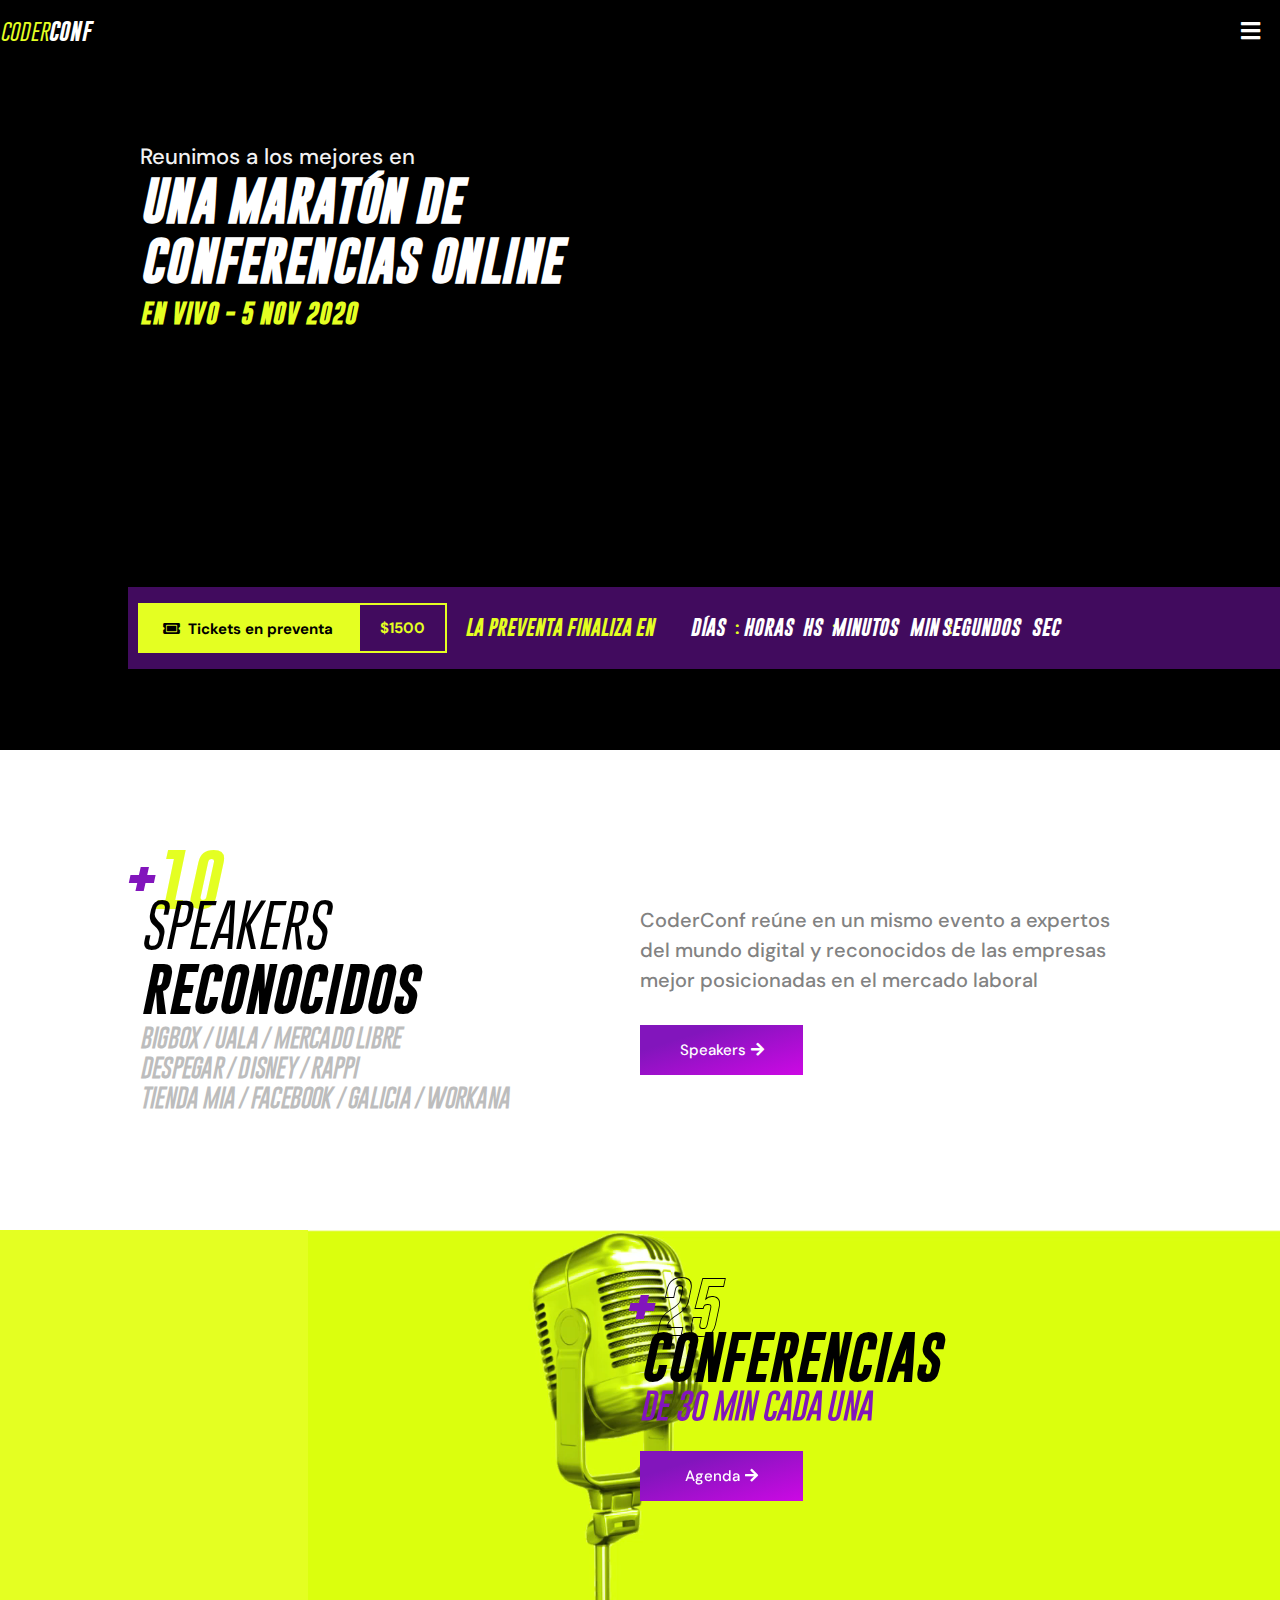
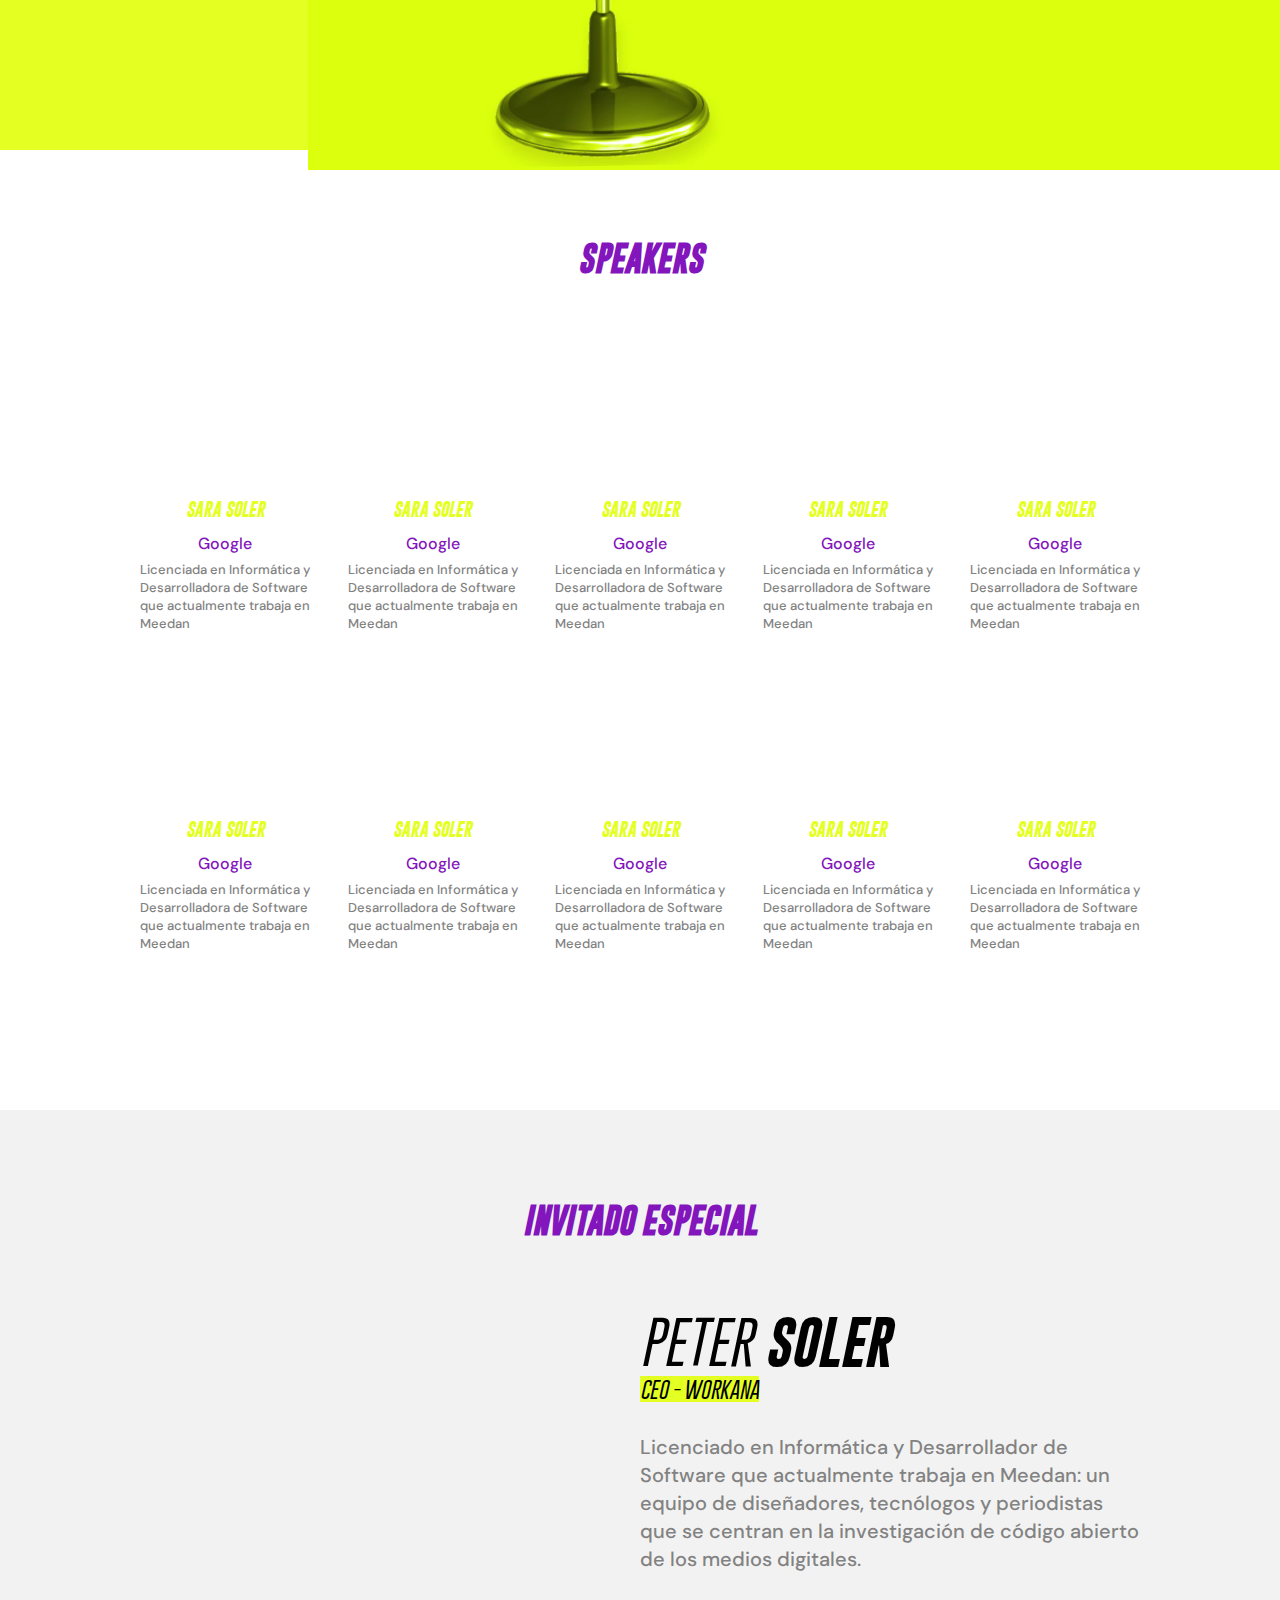
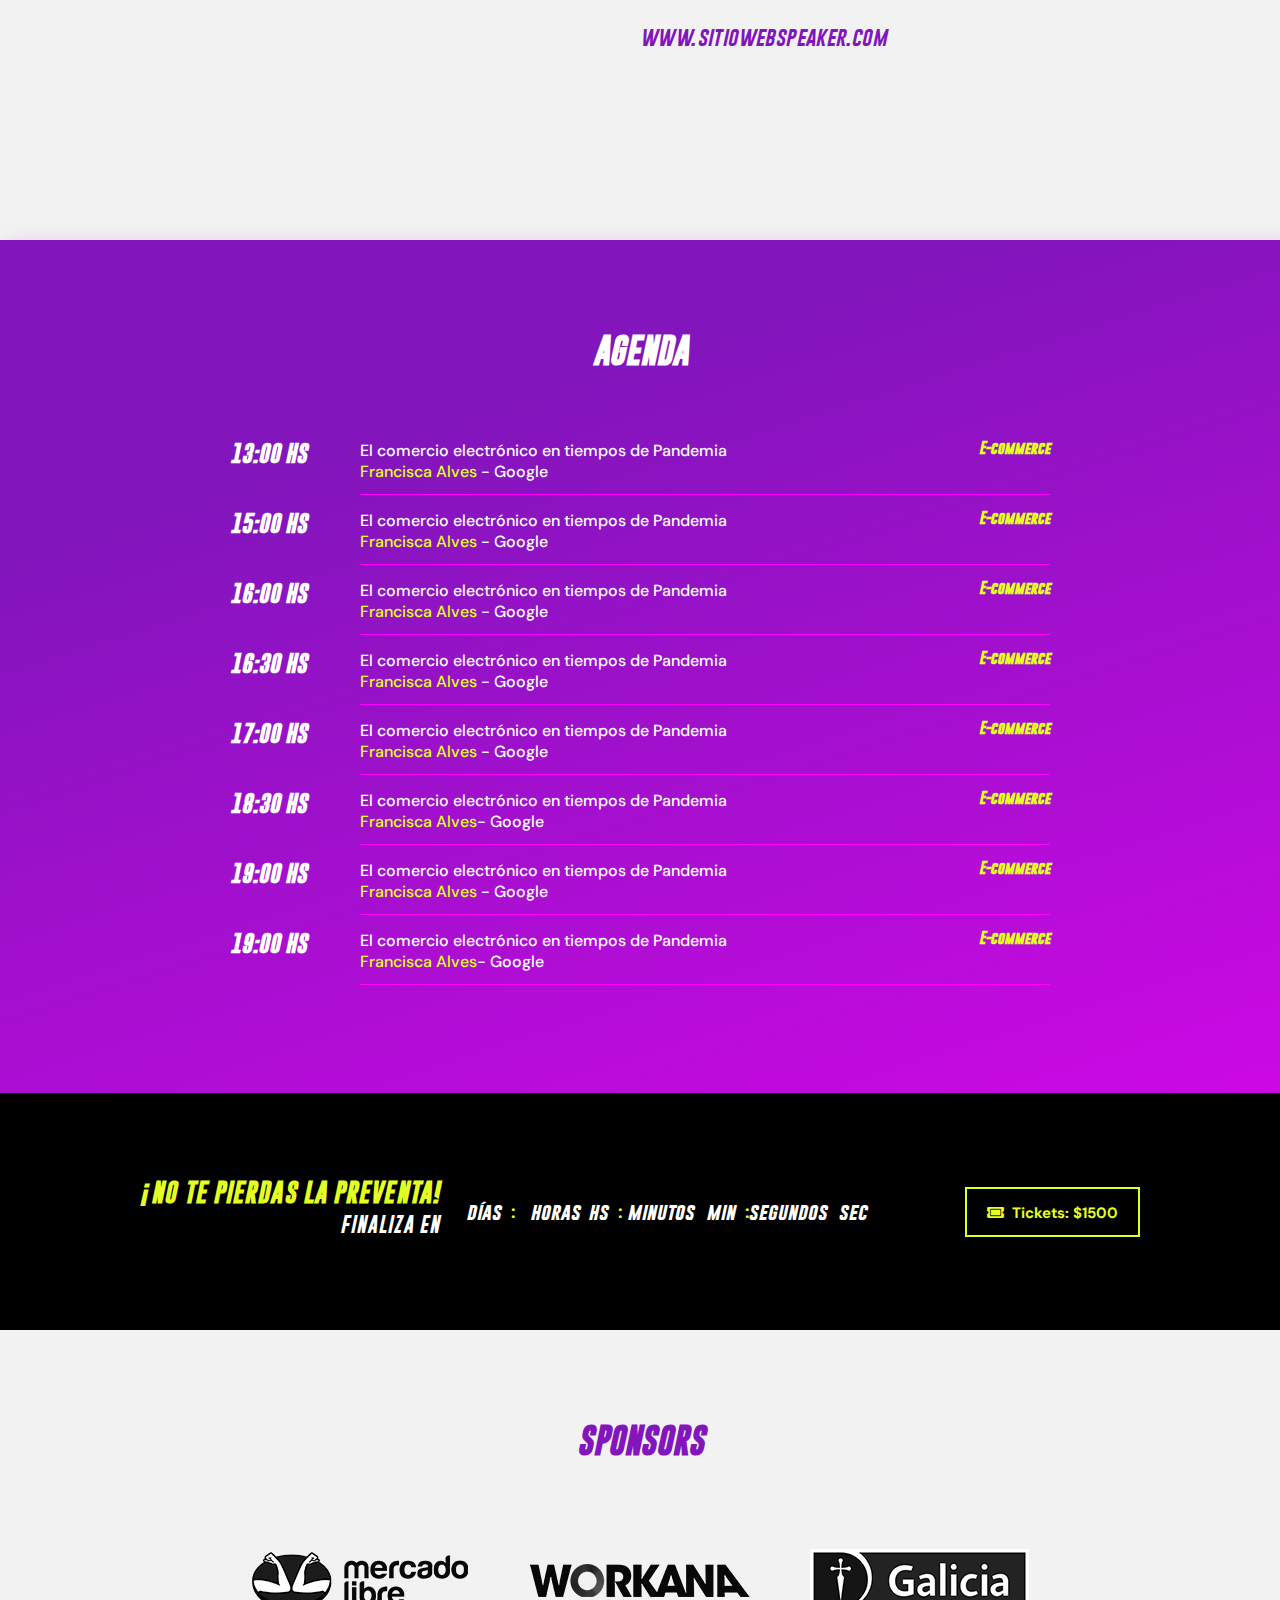
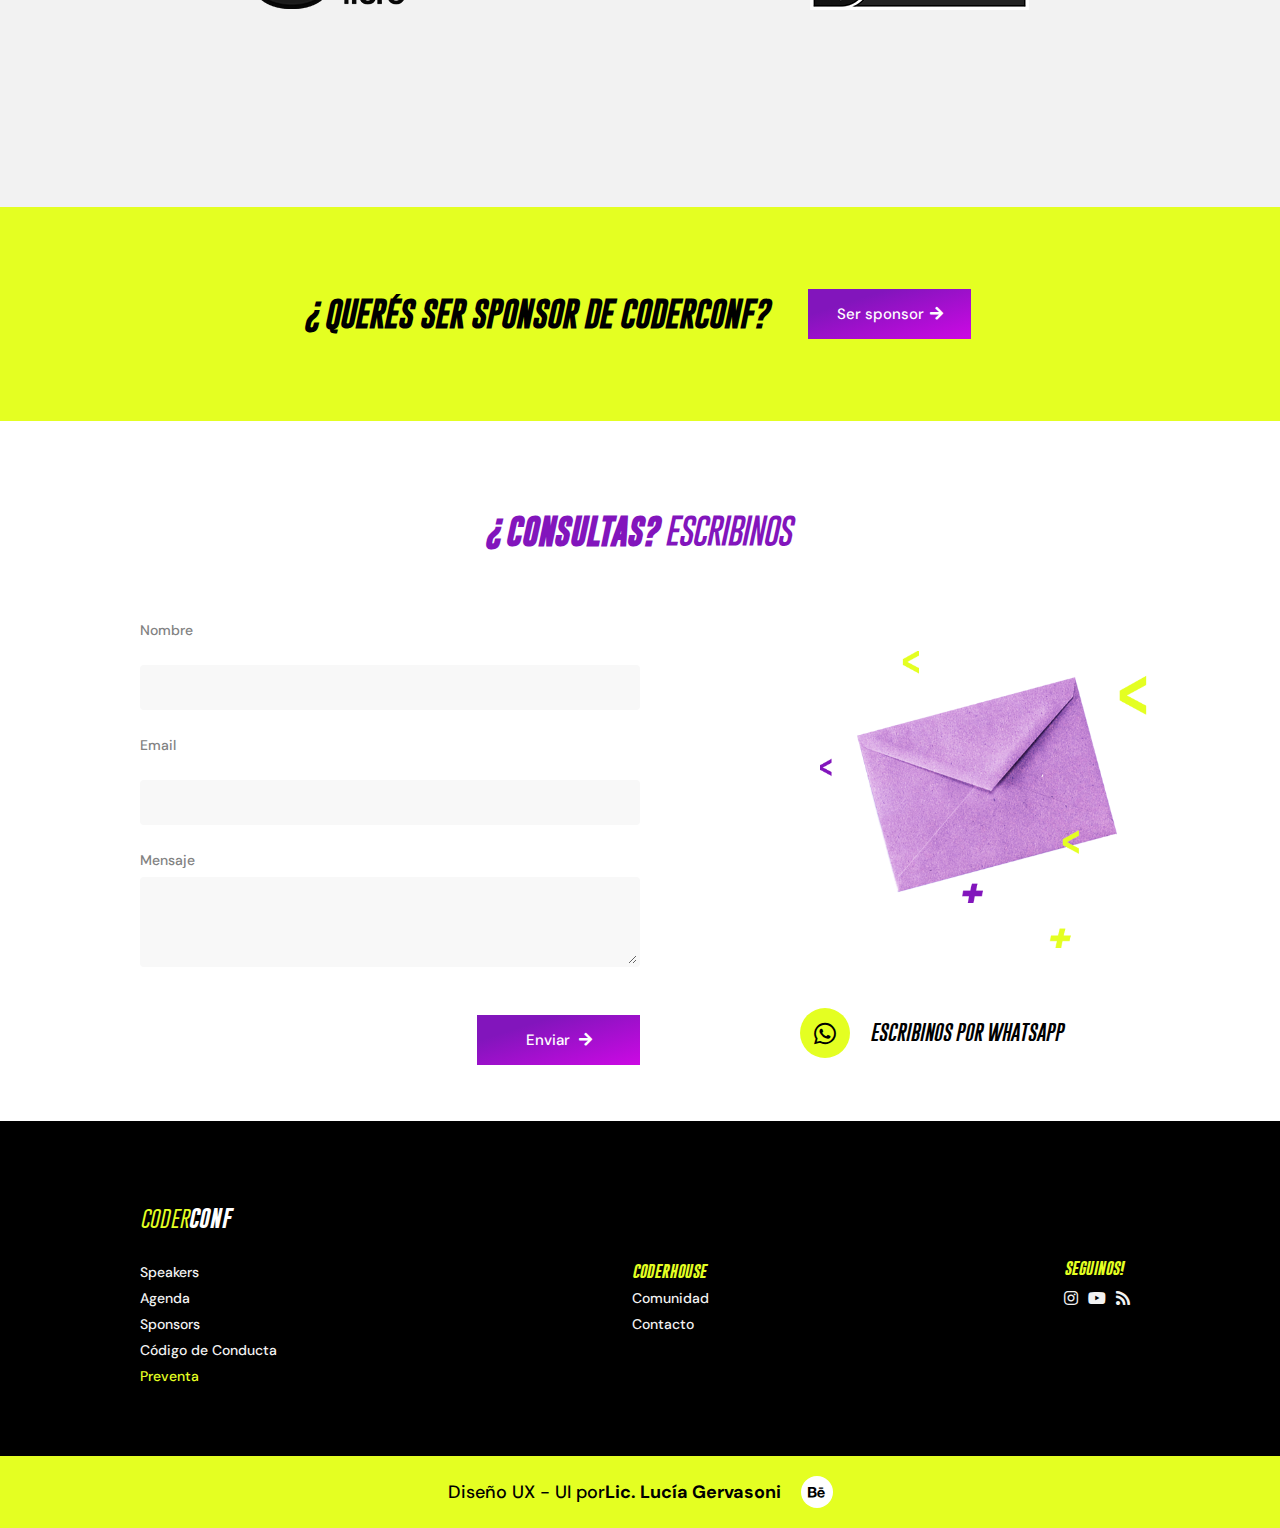
==== commit a47adc37: "cambios" ====
--- a/index.html
+++ b/index.html
@@ -55,7 +55,7 @@
             <div class="info-banner">
                 <p>Reunimos a los mejores en</p>
                 <h2>Una maratón de conferencias online</h2>
-                <h4>Argentina - 5 Nov 2020</h4>
+                <h4>EN VIVO - 5 Nov 2020</h4>
             </div>
 
             <div class="cuenta-regresiva">
@@ -68,18 +68,18 @@
                         <div id="texto-preventa">
                             <p>La preventa finaliza en </p>
                         </div>
-                        <div class="countdown-reloj">
+                        <div class="countdown-reloj">                            
                             <div class="countdown">
-                                <p id="countdown-segundos"></p><p class="texto-countdown">segundos</p> <p class="hora">:</p>
+                                <p id="countdown-dias"></p><p class="texto-countdown">días</p> <p class="hora">:</p>
                             </div>
                             <div class="countdown">
-                                <p id="countdown-minutos"></p><p class="texto-countdown">minutos</p> <p class="hora">:</p>
+                                <p id="countdown-horas"></p><p class="texto-countdown hidden">horas</p><p class="texto-countdown hidden-resp">hs</p><p class="hora">:</p>
                             </div>
                             <div class="countdown">
-                                <p id="countdown-horas"></p><p class="texto-countdown">horas</p> <p class="hora">:</p>
+                                <p id="countdown-minutos"></p><p class="texto-countdown hidden">minutos</p><p class="texto-countdown hidden-resp">min</p><p class="hora">:</p>
                             </div>
                             <div class="countdown">
-                                <p id="countdown-dias"></p><p class="texto-countdown">dias</p>
+                                <p id="countdown-segundos"></p><p class="texto-countdown hidden">segundos</p><p class="texto-countdown hidden-resp">sec</p>
                             </div>
                         </div>
                     </div>
@@ -103,7 +103,9 @@
         </div>
         <div id="texto-seccion-2">
             <p>CoderConf reúne en un mismo evento a expertos del mundo digital y reconocidos de las empresas mejor posicionadas en el mercado laboral </p>
-            <button class="boton-1">Speakers<i class="fas fa-arrow-right"></i></button>
+            <a href="#seccion-4">
+                <button class="boton-1">Speakers<i class="fas fa-arrow-right"></i></button>
+            </a>
         </div>
     </section>    
 <!-- <----------FIN SECCION2 SPEAKERSRECONOCIDOS----------------------> 
@@ -118,7 +120,9 @@
                     <p class="titulo-10"><span>+</span>25</p>
                     <p class="titulo-thin">Conferencias</p>
                     <h3>de 30 min cada una</h3>
-                    <button class="boton-1">Agenda<i class="fas fa-arrow-right"></i></button>
+                    <a href="#seccion-6">
+                        <button class="boton-1">Agenda<i class="fas fa-arrow-right"></i></button>
+                    </a>
             </div>
         </div>
     </section>    
@@ -397,16 +401,16 @@
         <div id="contador">
             <div class="countdown-reloj">
                 <div class="countdown">
-                    <p id="countdown-segundos2"></p><p class="texto-countdown">segundos</p> <p class="hora">:</p>
+                    <p id="countdown-dias2"></p><p class="texto-countdown">días</p> <p class="hora">:</p>
                 </div>
                 <div class="countdown">
-                    <p id="countdown-minutos2"></p><p class="texto-countdown">minutos</p> <p class="hora">:</p>
+                    <p id="countdown-horas2"></p><p class="texto-countdown hidden">horas</p><p class="texto-countdown hidden-resp">hs</p><p class="hora">:</p>
                 </div>
                 <div class="countdown">
-                    <p id="countdown-horas2"></p><p class="texto-countdown">horas</p> <p class="hora">:</p>
+                    <p id="countdown-minutos2"></p><p class="texto-countdown hidden">minutos</p><p class="texto-countdown hidden-resp">min</p><p class="hora">:</p>
                 </div>
                 <div class="countdown">
-                    <p id="countdown-dias2"></p><p class="texto-countdown">dias</p>
+                    <p id="countdown-segundos2"></p><p class="texto-countdown hidden">segundos</p><p class="texto-countdown hidden-resp">sec</p>
                 </div>
             </div>
         </div>
@@ -454,7 +458,7 @@
 <!-- <----------SECCION10 FORMULARIO---------------------->
     <section class="seccion-10" id="seccion-10">
         <div class="title">
-            <h3>¿consultas? ESCRIBINOS</h3>
+            <h3>¿consultas? <span class="thin">ESCRIBINOS</span></h3>
         </div>
         <div class="form-seccion-10">
             <form action="/action_page.php">
@@ -525,11 +529,6 @@
                     <i class="fab fa-behance"></i>
                 </div>
             </a>
-            <a href="http://">
-                <div class="icon-wp">
-                    <i class="fab fa-instagram"></i>
-                </div>
-            </a>
         </span>
     </div>
 <!-- <----------FIN footer---------------------->
--- a/css/style.css
+++ b/css/style.css
@@ -800,6 +800,9 @@
   padding-left: 10px;
   font-size: 18px;
 }
+.seccion-7 #contador .countdown-reloj .countdown .hidden-resp {
+  display: block;
+}
 .seccion-7 #boton-seccion-7 {
   margin-left: auto;
 }
@@ -933,6 +936,9 @@
   text-transform: uppercase;
   padding-top: 20px;
   color: #8215BC;
+}
+.seccion-10 .title h3 .thin {
+  font-family: "GoboldThinLight-Italic";
 }
 .seccion-10 .form-seccion-10 {
   display: flex;
@@ -1280,35 +1286,59 @@
   .seccion-1 .video-banner .banner {
     flex-direction: column;
     width: 90%;
-    padding-top: 30px;
+    padding-top: 100px;
     padding-left: 20px;
   }
   .seccion-1 .video-banner .banner .info-banner {
     width: 100%;
     padding: 0;
   }
+  .seccion-1 .video-banner .banner .info-banner p {
+    font-size: 20px;
+  }
   .seccion-1 .video-banner .banner .info-banner h2 {
-    font-size: 40px;
+    font-size: 35px;
   }
   .seccion-1 .video-banner .banner .cuenta-regresiva {
     height: 300px;
     width: 100%;
     left: 0%;
     top: 500px;
+    padding: 5px;
   }
   .seccion-1 .video-banner .banner .cuenta-regresiva .contador {
     flex-direction: column;
+    width: 100%;
   }
   .seccion-1 .video-banner .banner .cuenta-regresiva .contador .contador-info {
     flex-direction: column;
     padding-top: 20px;
     padding-left: 0;
+  }
+  .seccion-1 .video-banner .banner .cuenta-regresiva .contador .contador-info #texto-preventa {
+    text-align: center;
   }
   .seccion-1 .video-banner .banner .cuenta-regresiva .contador .contador-info .countdown-reloj {
     display: flex;
     flex-wrap: wrap;
     justify-content: center;
-    padding-top: 20px;
+    padding-top: 10px;
+    padding-left: 0;
+  }
+  .seccion-1 .video-banner .banner .cuenta-regresiva .contador .contador-info .countdown-reloj .countdown {
+    padding: 10px 0px;
+  }
+  .seccion-1 .video-banner .banner .cuenta-regresiva .contador .contador-info .countdown-reloj .countdown #countdown-dias, .seccion-1 .video-banner .banner .cuenta-regresiva .contador .contador-info .countdown-reloj .countdown #countdown-horas, .seccion-1 .video-banner .banner .cuenta-regresiva .contador .contador-info .countdown-reloj .countdown #countdown-minutos, .seccion-1 .video-banner .banner .cuenta-regresiva .contador .contador-info .countdown-reloj .countdown #countdown-segundos {
+    font-size: 20px;
+  }
+  .seccion-1 .video-banner .banner .cuenta-regresiva .contador .contador-info .countdown-reloj .hidden {
+    display: none;
+  }
+  .seccion-1 .video-banner .banner .cuenta-regresiva .contador .contador-info .countdown-reloj .hidden-resp {
+    display: block;
+  }
+  .seccion-1 .video-banner .banner .cuenta-regresiva .contador .contador-info .countdown-reloj .hora {
+    padding: 0px 3px 0px 3px;
   }
 
   .seccion-2 {
@@ -1338,17 +1368,17 @@
     padding-bottom: 40px;
   }
   .seccion-3 #img-seccion-3 {
-    width: 200px;
     display: flex;
     justify-content: center;
     width: 100%;
     overflow: hidden;
     position: absolute;
-    height: 100%;
+    height: 700px;
   }
   .seccion-3 #img-seccion-3 .bg-video {
     display: block;
     position: absolute;
+    height: 60%;
   }
   .seccion-3 #img-seccion-3 #conferencias-seccion-3 {
     justify-content: flex-end;
@@ -1477,6 +1507,18 @@
   .seccion-7 #contador .countdown-reloj .countdown {
     padding: 10px 0px;
   }
+  .seccion-7 #contador .countdown-reloj .countdown #countdown-dias2, .seccion-7 #contador .countdown-reloj .countdown #countdown-horas2, .seccion-7 #contador .countdown-reloj .countdown #countdown-minutos2, .seccion-7 #contador .countdown-reloj .countdown #countdown-segundos2 {
+    font-size: 20px;
+  }
+  .seccion-7 #contador .countdown-reloj .hidden {
+    display: none;
+  }
+  .seccion-7 #contador .countdown-reloj .hidden-resp {
+    display: block;
+  }
+  .seccion-7 #contador .countdown-reloj .hora {
+    padding: 0px 3px 0px 3px;
+  }
   .seccion-7 #boton-seccion-7 {
     margin: auto;
     padding-top: 20px;
@@ -1519,6 +1561,9 @@
     padding-bottom: 40px;
     padding-top: 40px;
   }
+  .seccion-10 .title h3 {
+    font-size: 28px;
+  }
   .seccion-10 .form-seccion-10 {
     padding: 0;
     width: 90%;
@@ -1571,9 +1616,16 @@
   }
 
   .info-lucia {
-    font-size: 14px;
+    font-size: 12px;
     padding: 0;
     white-space: pre;
+    line-height: 0px;
+  }
+  .info-lucia span a:link {
+    font-size: 5px;
+  }
+  .info-lucia span a:link .icon-wp {
+    margin-left: 5px;
   }
 }
 @media (min-aspect-ratio: 16/9) {
@@ -1665,7 +1717,7 @@
     transition: visibility 0s, opacity 0.3s linear;
   }
   .seccion-1 .video-banner .header-nav .nav-1 #menu .menu-principal #menu-li {
-    padding: 50px 25px;
+    padding: 15px 25px;
     font-size: 16px;
     display: flex;
     justify-content: center;
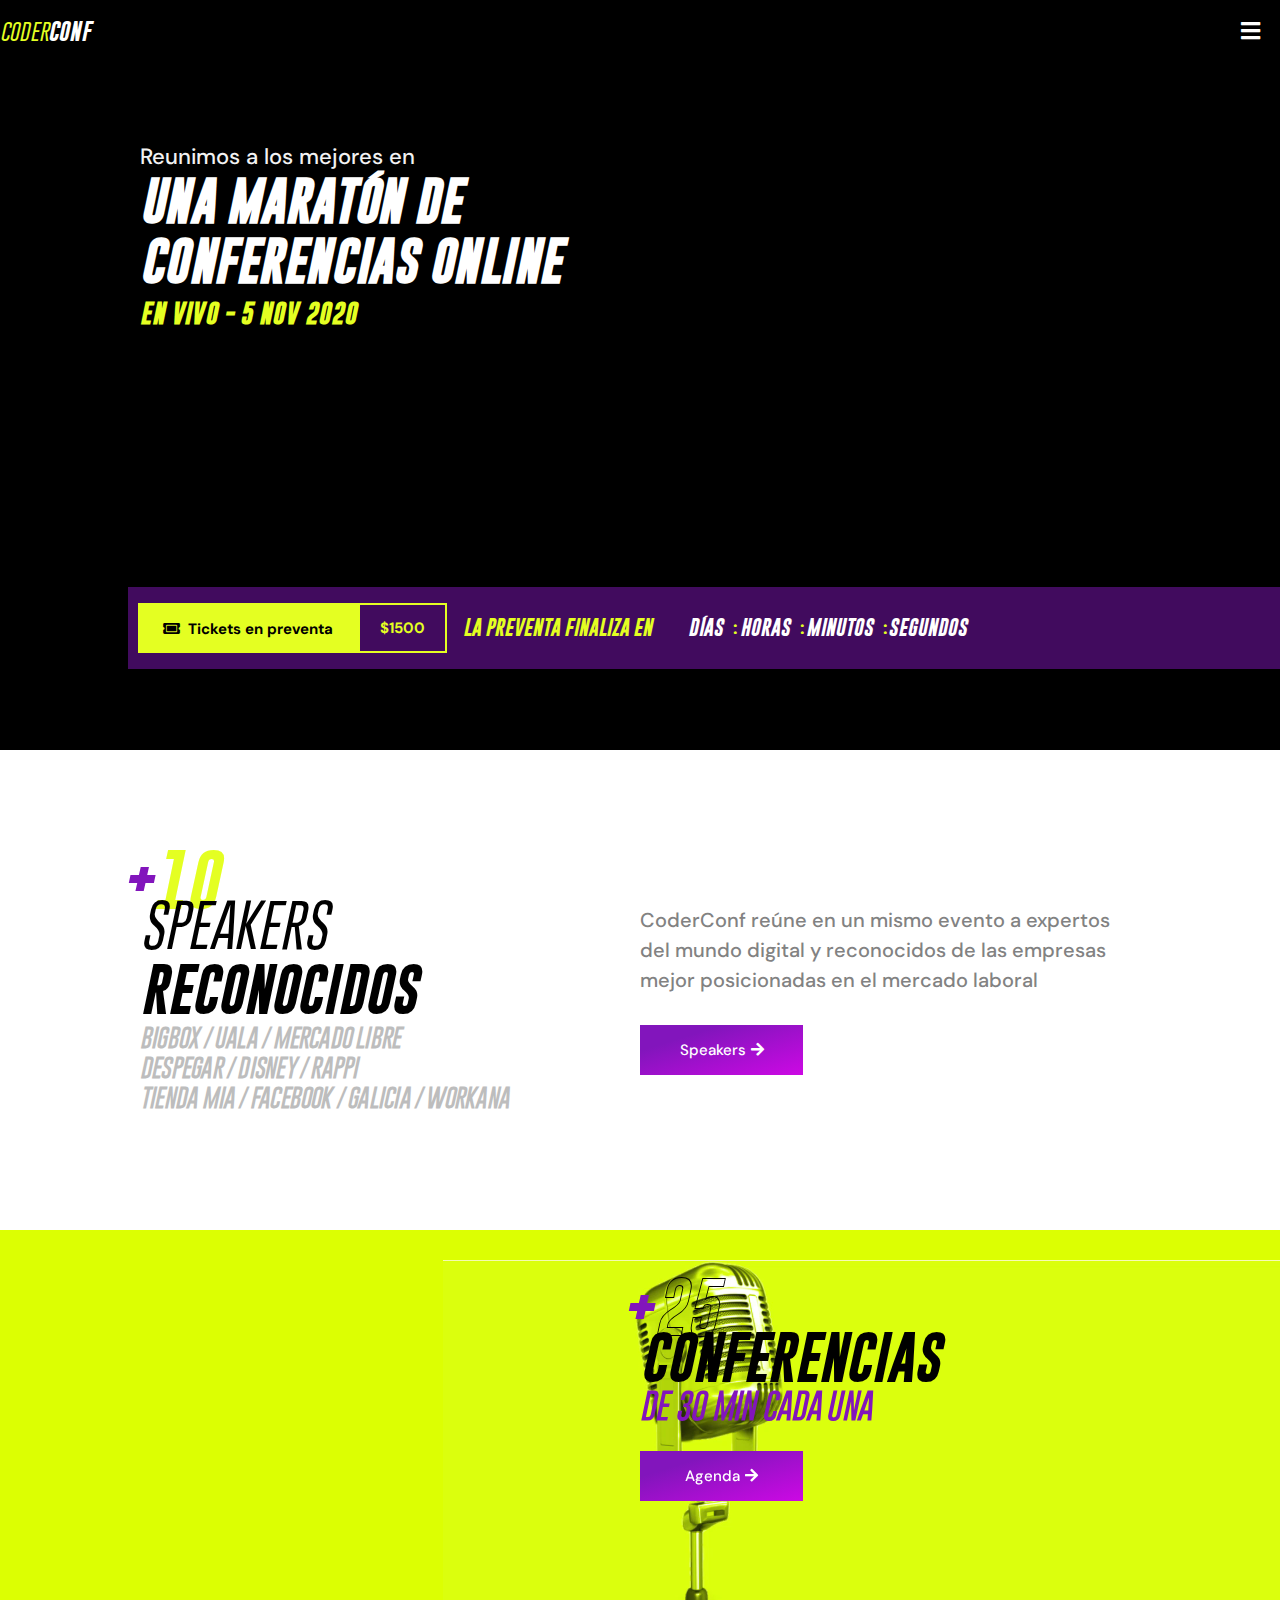
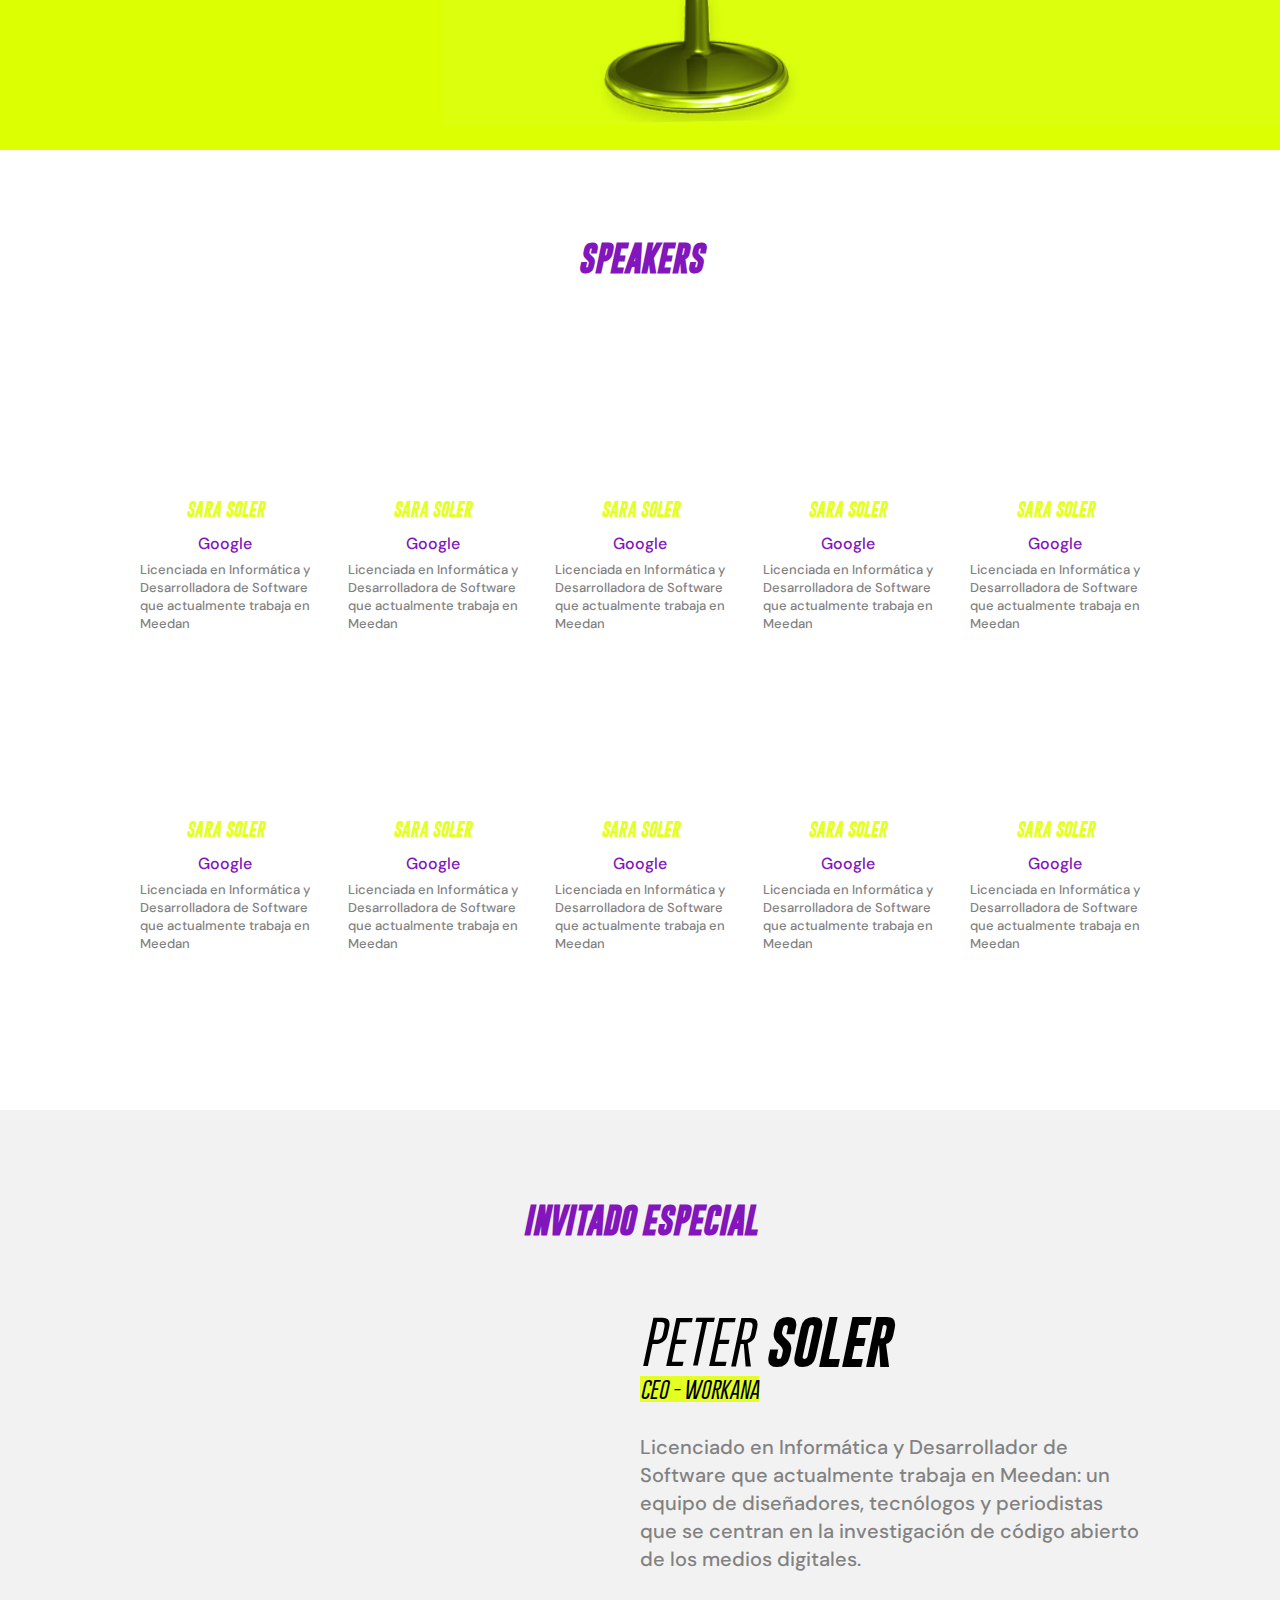
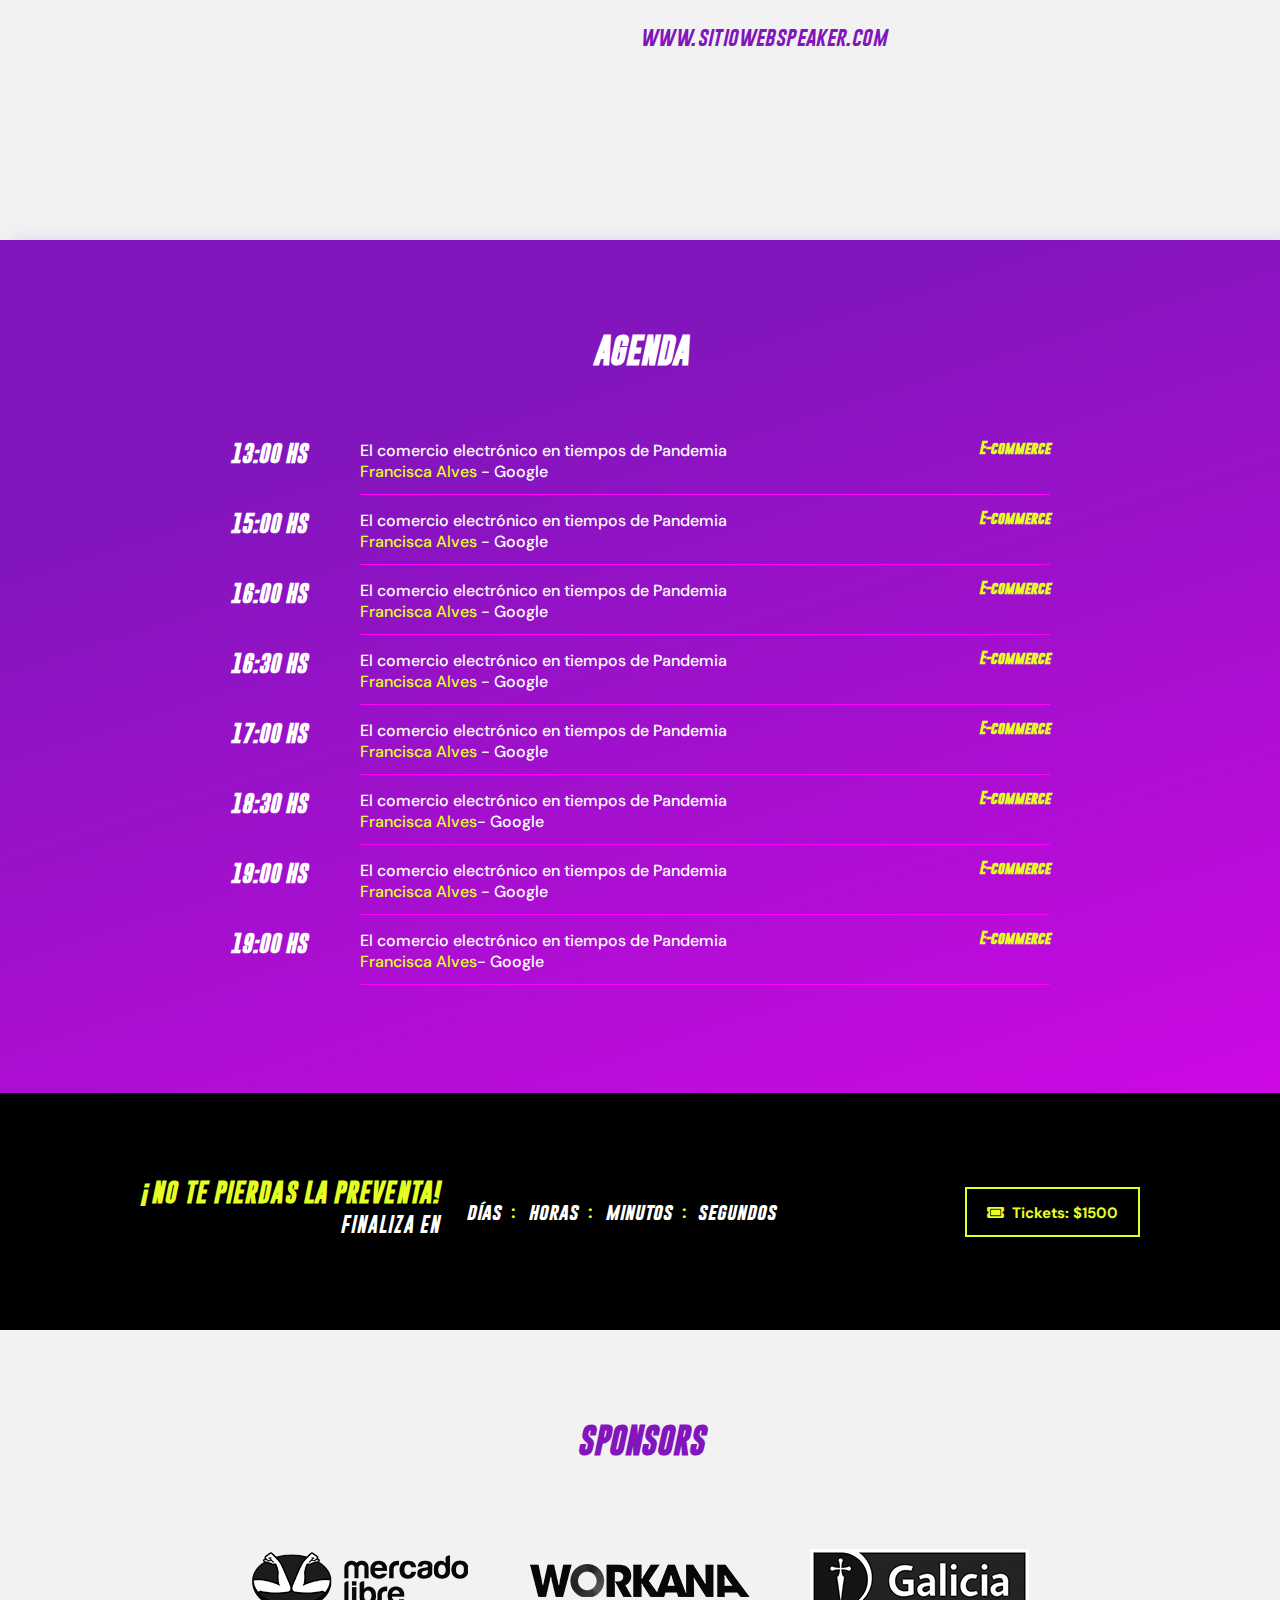
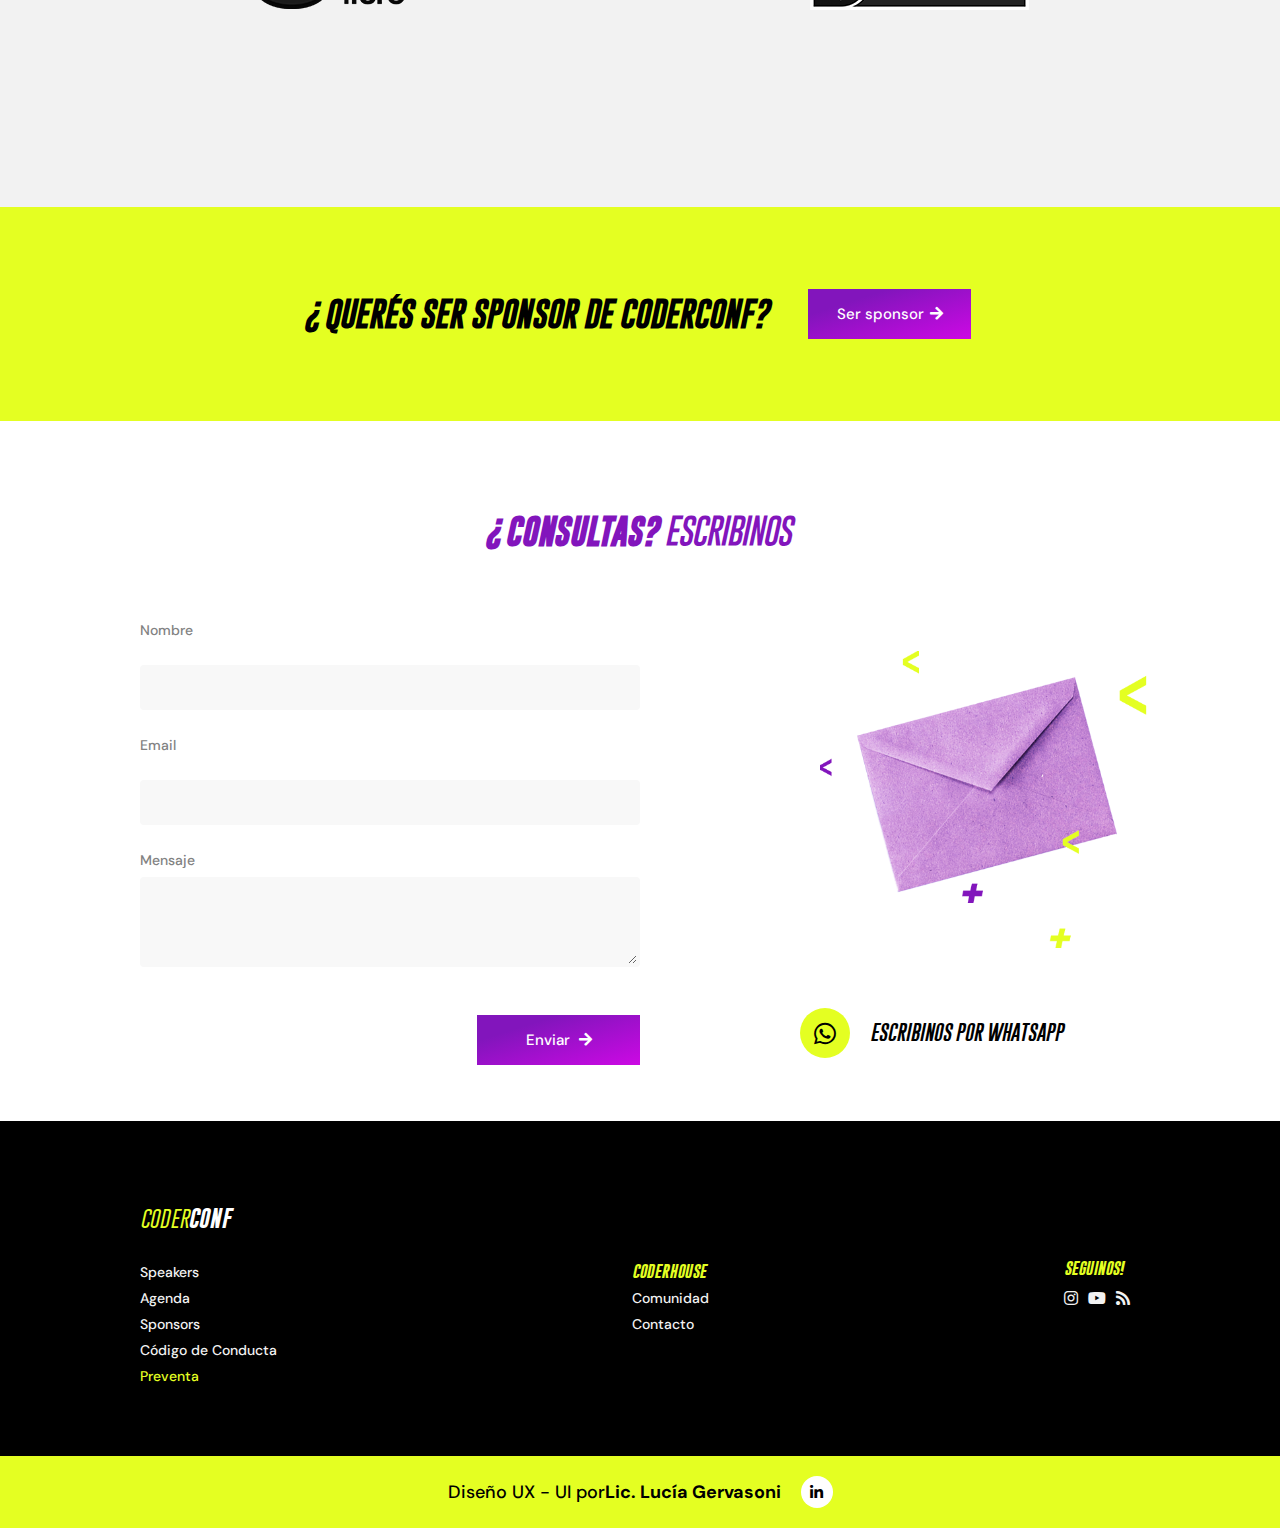
==== commit d84bd536: "cambios diseño" ====
--- a/index.html
+++ b/index.html
@@ -524,9 +524,9 @@
     </footer>
     <div class="info-lucia">
         <span>Diseño UX - UI por<b> Lic. Lucía Gervasoni</b> 
-            <a href="http://www.behance.net/lucia_gervasoni">
+            <a href="https://www.linkedin.com/in/lucia-gervasoni-083a34ab">
                 <div class="icon-wp">
-                    <i class="fab fa-behance"></i>
+                    <i class="fab fa-linkedin-in"></i>
                 </div>
             </a>
         </span>
--- a/css/style.css
+++ b/css/style.css
@@ -242,17 +242,18 @@
   outline: none;
 }
 .seccion-1 .video-banner .banner .cuenta-regresiva .contador #botonconprecio .boton-2:hover {
-  box-sizing: border-box;
-  border: 2px solid #E4FF22;
-  background: transparent;
-  color: #E4FF22;
-  transition: 0.3s;
-}
-.seccion-1 .video-banner .banner .cuenta-regresiva .contador #botonconprecio .boton-2:active {
   background-color: white;
   color: black;
   padding: 14px 20px;
   border: 2px solid white;
+  transition: 0.3s;
+}
+.seccion-1 .video-banner .banner .cuenta-regresiva .contador #botonconprecio .boton-2:active {
+  box-sizing: border-box;
+  border: 2px solid #E4FF22;
+  background: black;
+  color: #E4FF22;
+  transition: 0.3s;
 }
 .seccion-1 .video-banner .banner .cuenta-regresiva .contador #botonconprecio .boton-2 i {
   padding-right: 8px;
@@ -295,6 +296,9 @@
 .seccion-1 .video-banner .banner .cuenta-regresiva .contador .contador-info .countdown-reloj .countdown .texto-countdown {
   color: white;
   padding-left: 10%;
+}
+.seccion-1 .video-banner .banner .cuenta-regresiva .contador .contador-info .countdown-reloj .countdown .hidden-resp {
+  display: none;
 }
 .seccion-1 .video-banner .banner .cuenta-regresiva .contador .contador-info .countdown-reloj .countdown .hora {
   font-family: DM Sans;
@@ -402,7 +406,7 @@
   justify-content: center;
   align-items: center;
   background: transparent;
-  background-color: #E4FF22;
+  background-color: #dcff02;
   height: 520px;
   width: 100%;
   justify-content: space-between;
@@ -801,7 +805,7 @@
   font-size: 18px;
 }
 .seccion-7 #contador .countdown-reloj .countdown .hidden-resp {
-  display: block;
+  display: none;
 }
 .seccion-7 #boton-seccion-7 {
   margin-left: auto;
@@ -1331,11 +1335,11 @@
   .seccion-1 .video-banner .banner .cuenta-regresiva .contador .contador-info .countdown-reloj .countdown #countdown-dias, .seccion-1 .video-banner .banner .cuenta-regresiva .contador .contador-info .countdown-reloj .countdown #countdown-horas, .seccion-1 .video-banner .banner .cuenta-regresiva .contador .contador-info .countdown-reloj .countdown #countdown-minutos, .seccion-1 .video-banner .banner .cuenta-regresiva .contador .contador-info .countdown-reloj .countdown #countdown-segundos {
     font-size: 20px;
   }
+  .seccion-1 .video-banner .banner .cuenta-regresiva .contador .contador-info .countdown-reloj .countdown .hidden-resp {
+    display: block;
+  }
   .seccion-1 .video-banner .banner .cuenta-regresiva .contador .contador-info .countdown-reloj .hidden {
     display: none;
-  }
-  .seccion-1 .video-banner .banner .cuenta-regresiva .contador .contador-info .countdown-reloj .hidden-resp {
-    display: block;
   }
   .seccion-1 .video-banner .banner .cuenta-regresiva .contador .contador-info .countdown-reloj .hora {
     padding: 0px 3px 0px 3px;
@@ -1510,11 +1514,11 @@
   .seccion-7 #contador .countdown-reloj .countdown #countdown-dias2, .seccion-7 #contador .countdown-reloj .countdown #countdown-horas2, .seccion-7 #contador .countdown-reloj .countdown #countdown-minutos2, .seccion-7 #contador .countdown-reloj .countdown #countdown-segundos2 {
     font-size: 20px;
   }
+  .seccion-7 #contador .countdown-reloj .countdown .hidden-resp {
+    display: block;
+  }
   .seccion-7 #contador .countdown-reloj .hidden {
     display: none;
-  }
-  .seccion-7 #contador .countdown-reloj .hidden-resp {
-    display: block;
   }
   .seccion-7 #contador .countdown-reloj .hora {
     padding: 0px 3px 0px 3px;
@@ -1740,8 +1744,9 @@
 }
 @media (min-aspect-ratio: 16/9) {
   .seccion-3 #img-seccion-3 .bg-video {
-    width: 90%;
+    width: 80%;
     height: auto;
+    padding-top: 20px;
   }
 }
 @media (max-aspect-ratio: 16/9) {
@@ -1750,8 +1755,9 @@
   }
   .seccion-3 #img-seccion-3 .bg-video {
     width: auto;
-    height: 60%;
+    height: 55%;
     transform: translate(25%);
+    padding-top: 30px;
   }
 }
 
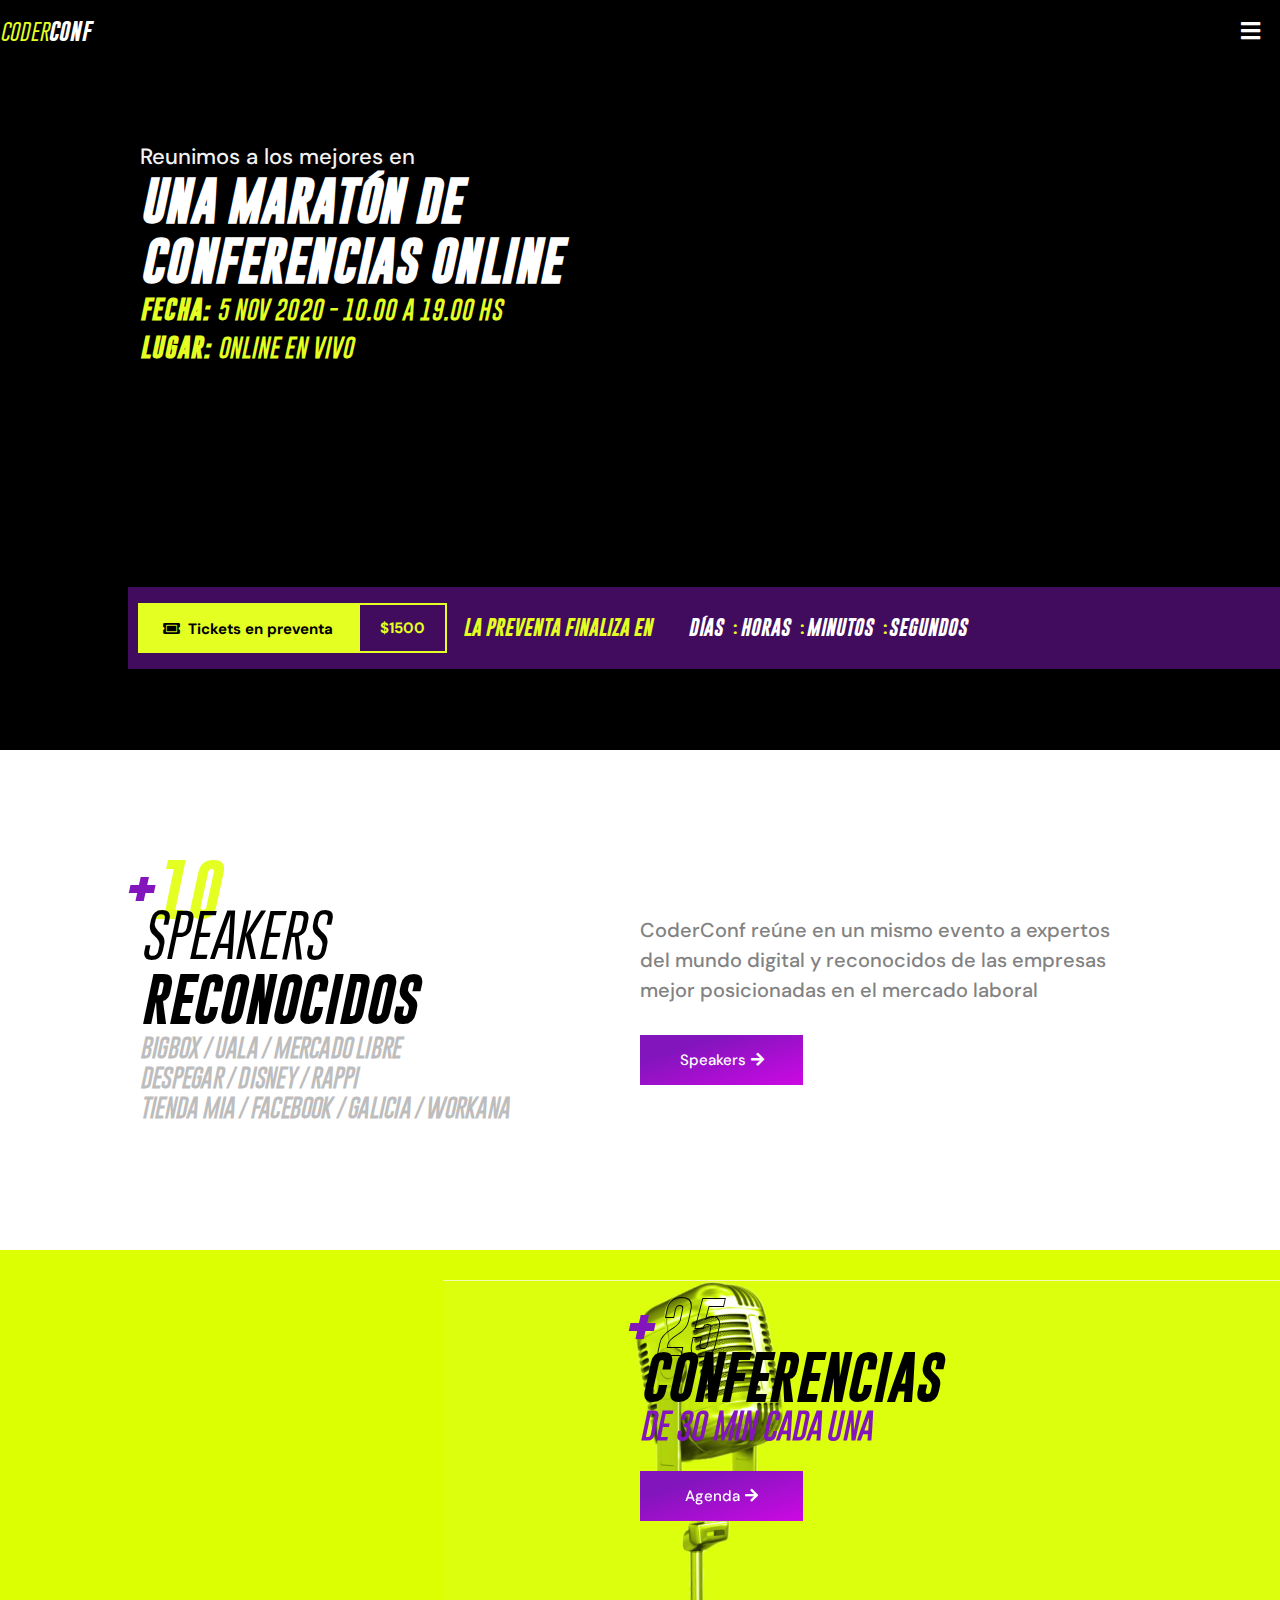
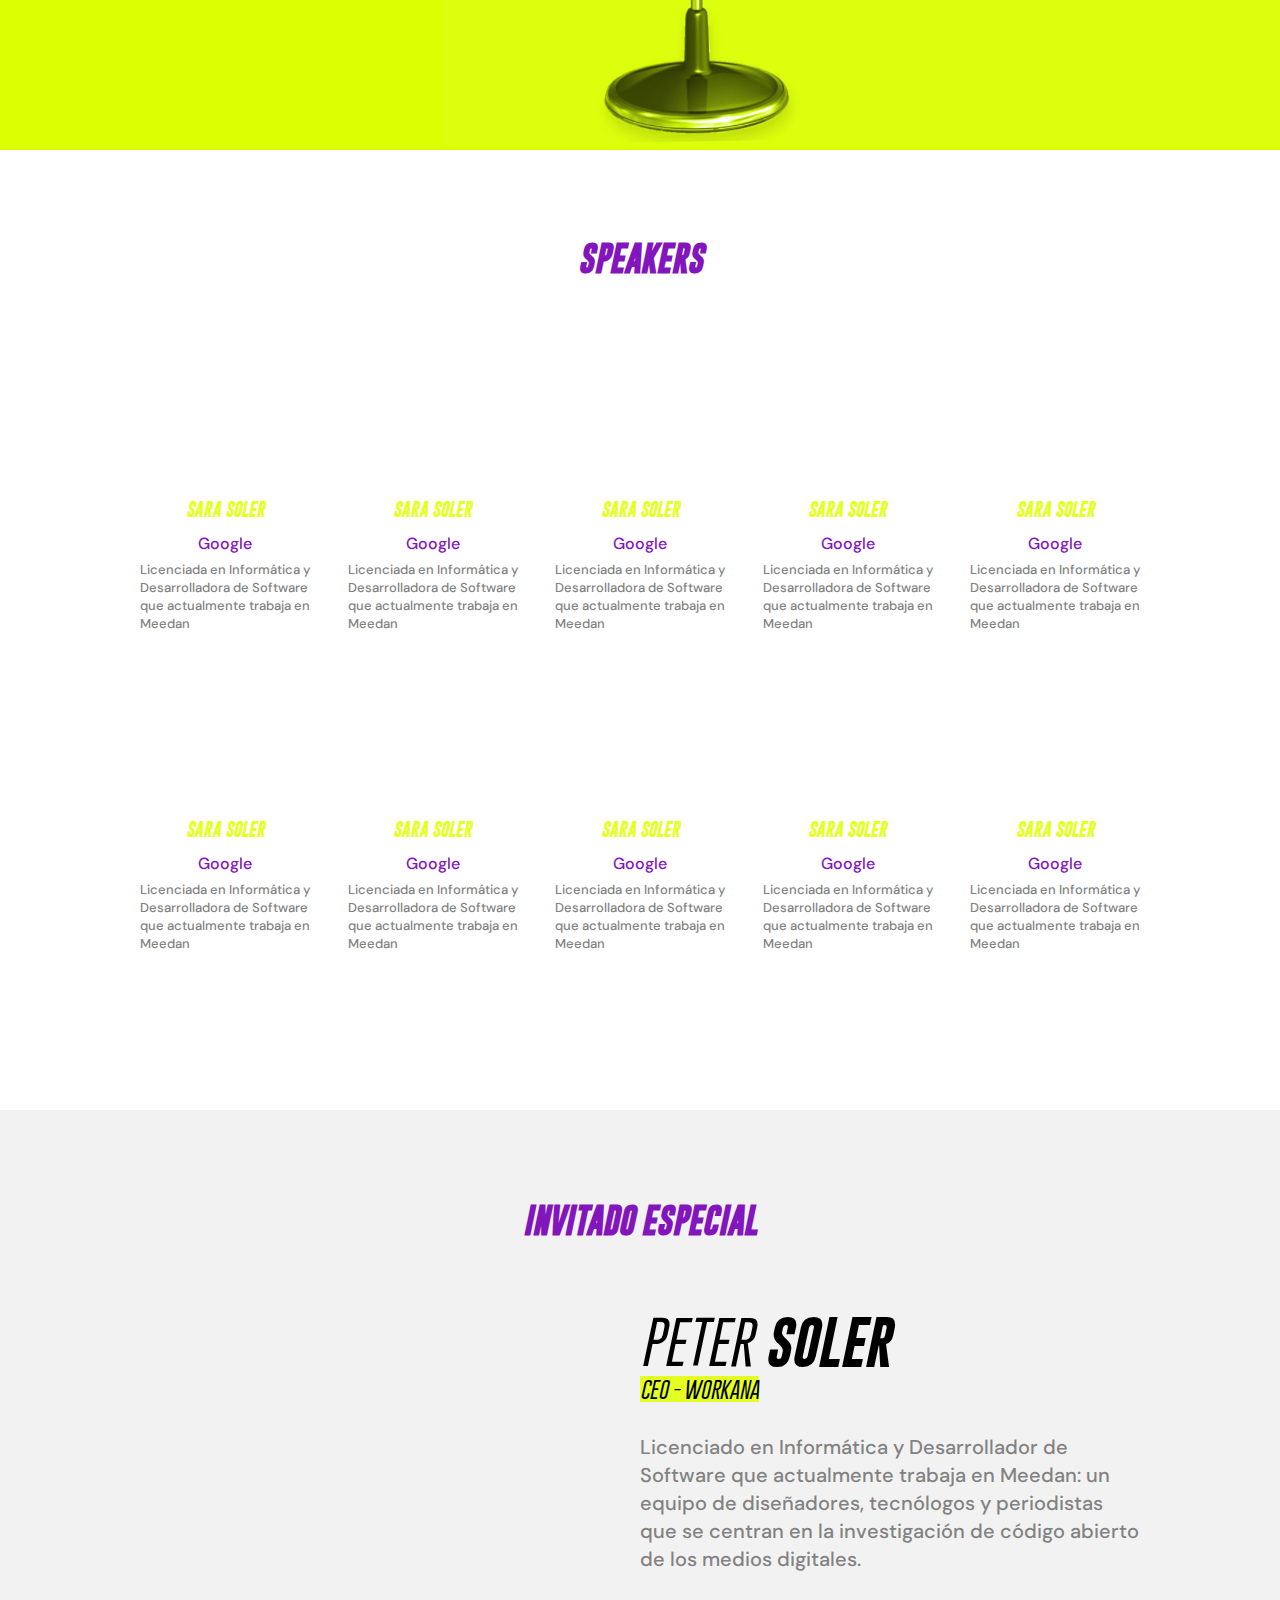
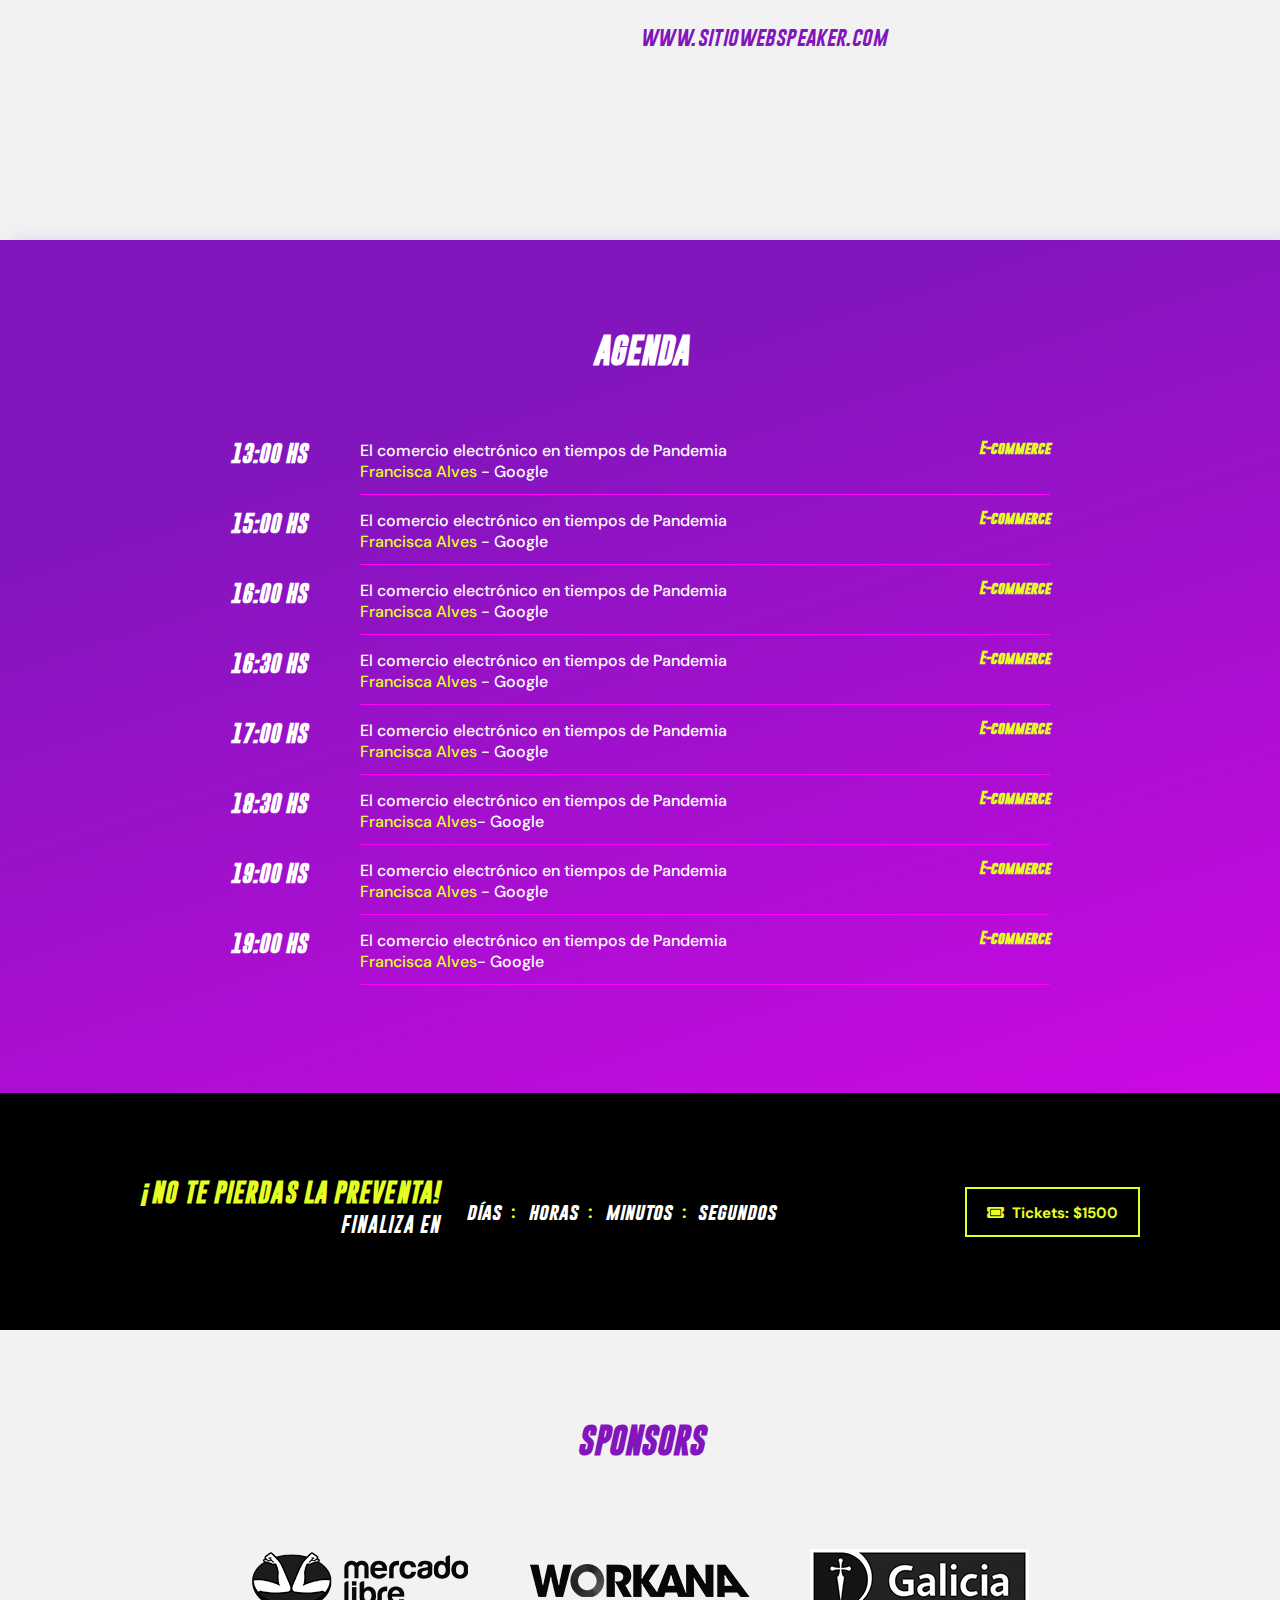
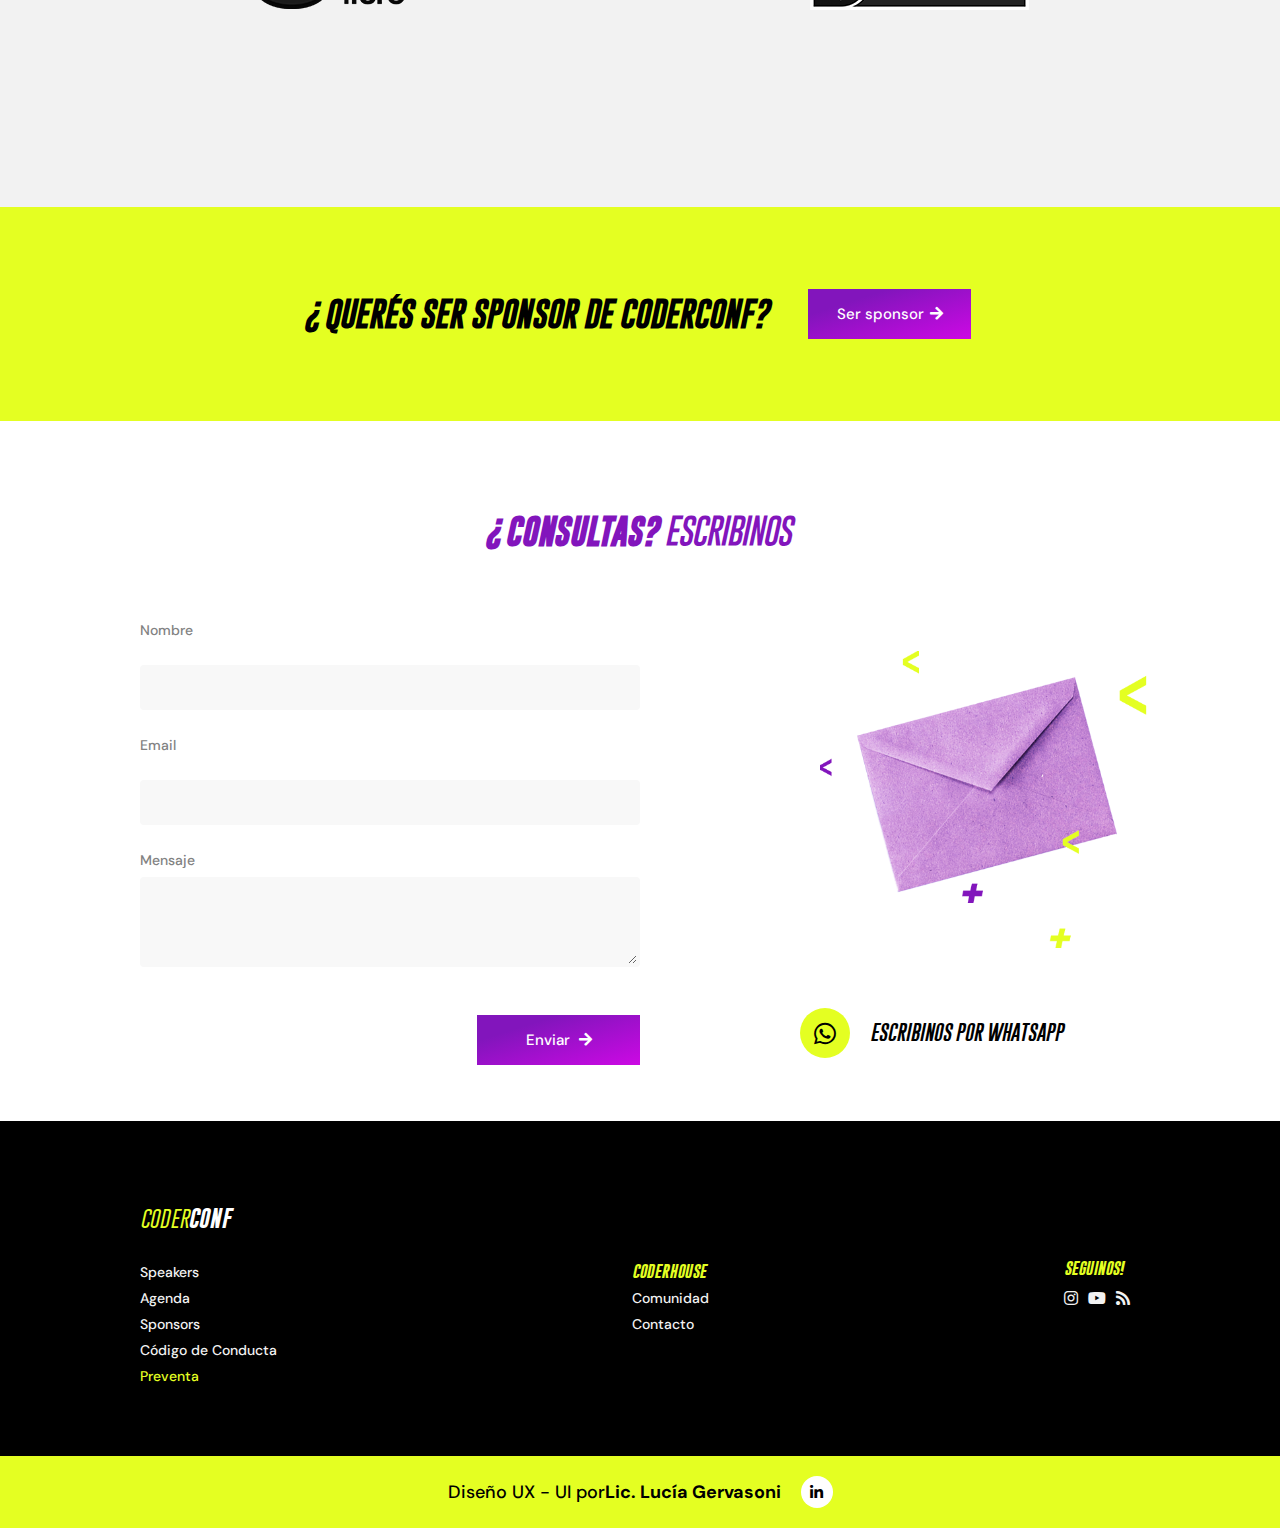
==== commit fc8ebadb: "cambios diseño" ====
--- a/index.html
+++ b/index.html
@@ -55,7 +55,8 @@
             <div class="info-banner">
                 <p>Reunimos a los mejores en</p>
                 <h2>Una maratón de conferencias online</h2>
-                <h4>EN VIVO - 5 Nov 2020</h4>
+                <h4>fecha: <span class="thin-title">5 Nov 2020 - 10.00 a 19.00 hs</span></h4>
+                <h4>lugar: <span class="thin-title">online en vivo</span></h4>
             </div>
 
             <div class="cuenta-regresiva">
--- a/css/style.css
+++ b/css/style.css
@@ -208,6 +208,10 @@
   text-transform: uppercase;
   color: #E4FF22;
   text-transform: uppercase;
+  line-height: 38px;
+}
+.seccion-1 .video-banner .banner .info-banner h4 .thin-title {
+  font-family: "GoboldThinLight-Italic";
 }
 .seccion-1 .video-banner .banner .cuenta-regresiva {
   position: absolute;
@@ -314,7 +318,7 @@
   justify-content: center;
   align-items: center;
   background: white;
-  height: 480px;
+  height: 500px;
   width: 100%;
 }
 .seccion-2 #speakersreconocidos-seccion-2 {
@@ -407,7 +411,7 @@
   align-items: center;
   background: transparent;
   background-color: #dcff02;
-  height: 520px;
+  height: 500px;
   width: 100%;
   justify-content: space-between;
   align-items: flex-start;
@@ -420,7 +424,7 @@
   justify-content: end;
 }
 .seccion-3 #img-seccion-3 .bg-video {
-  height: 400px;
+  width: 80%;
   z-index: 1;
   position: absolute;
   overflow: hidden;
@@ -1303,6 +1307,9 @@
   .seccion-1 .video-banner .banner .info-banner h2 {
     font-size: 35px;
   }
+  .seccion-1 .video-banner .banner .info-banner h4 {
+    font-size: 16px;
+  }
   .seccion-1 .video-banner .banner .cuenta-regresiva {
     height: 300px;
     width: 100%;
@@ -1744,9 +1751,9 @@
 }
 @media (min-aspect-ratio: 16/9) {
   .seccion-3 #img-seccion-3 .bg-video {
-    width: 80%;
+    width: 65%;
     height: auto;
-    padding-top: 20px;
+    padding-top: 10px;
   }
 }
 @media (max-aspect-ratio: 16/9) {
